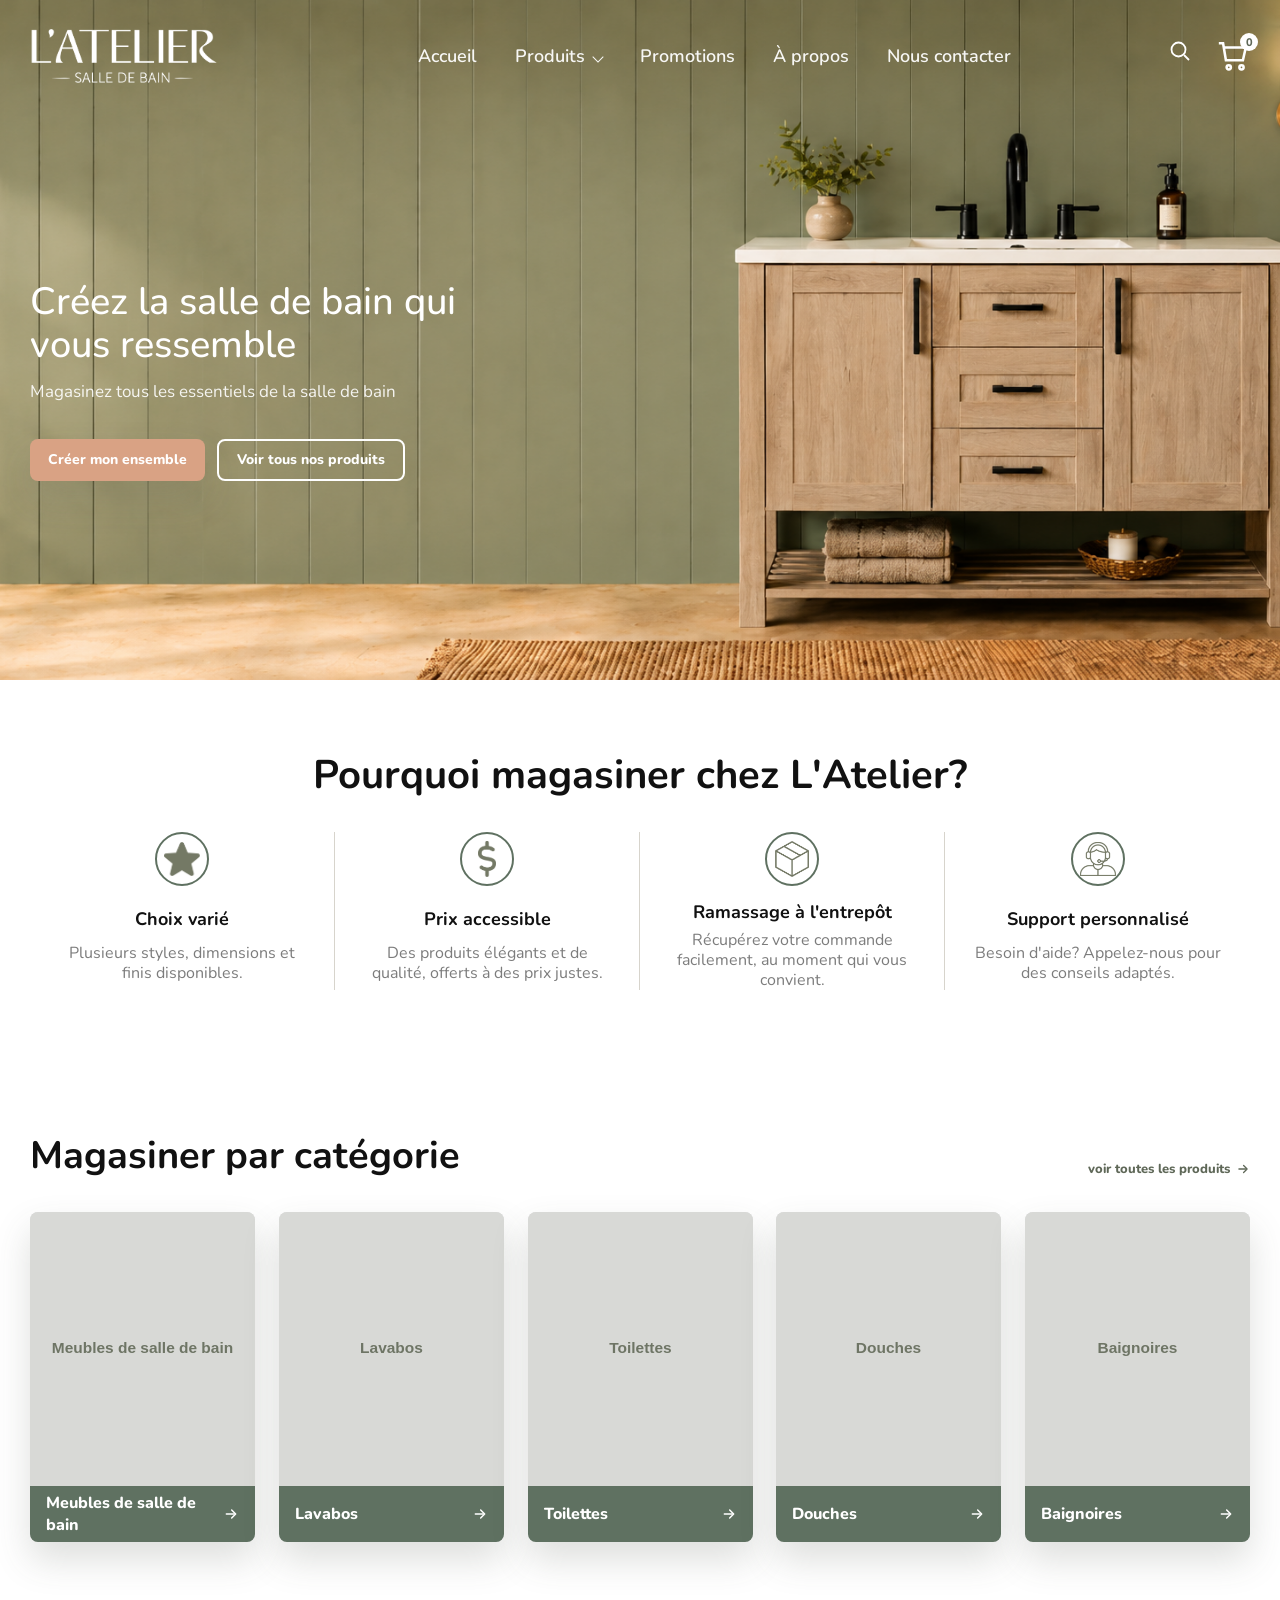
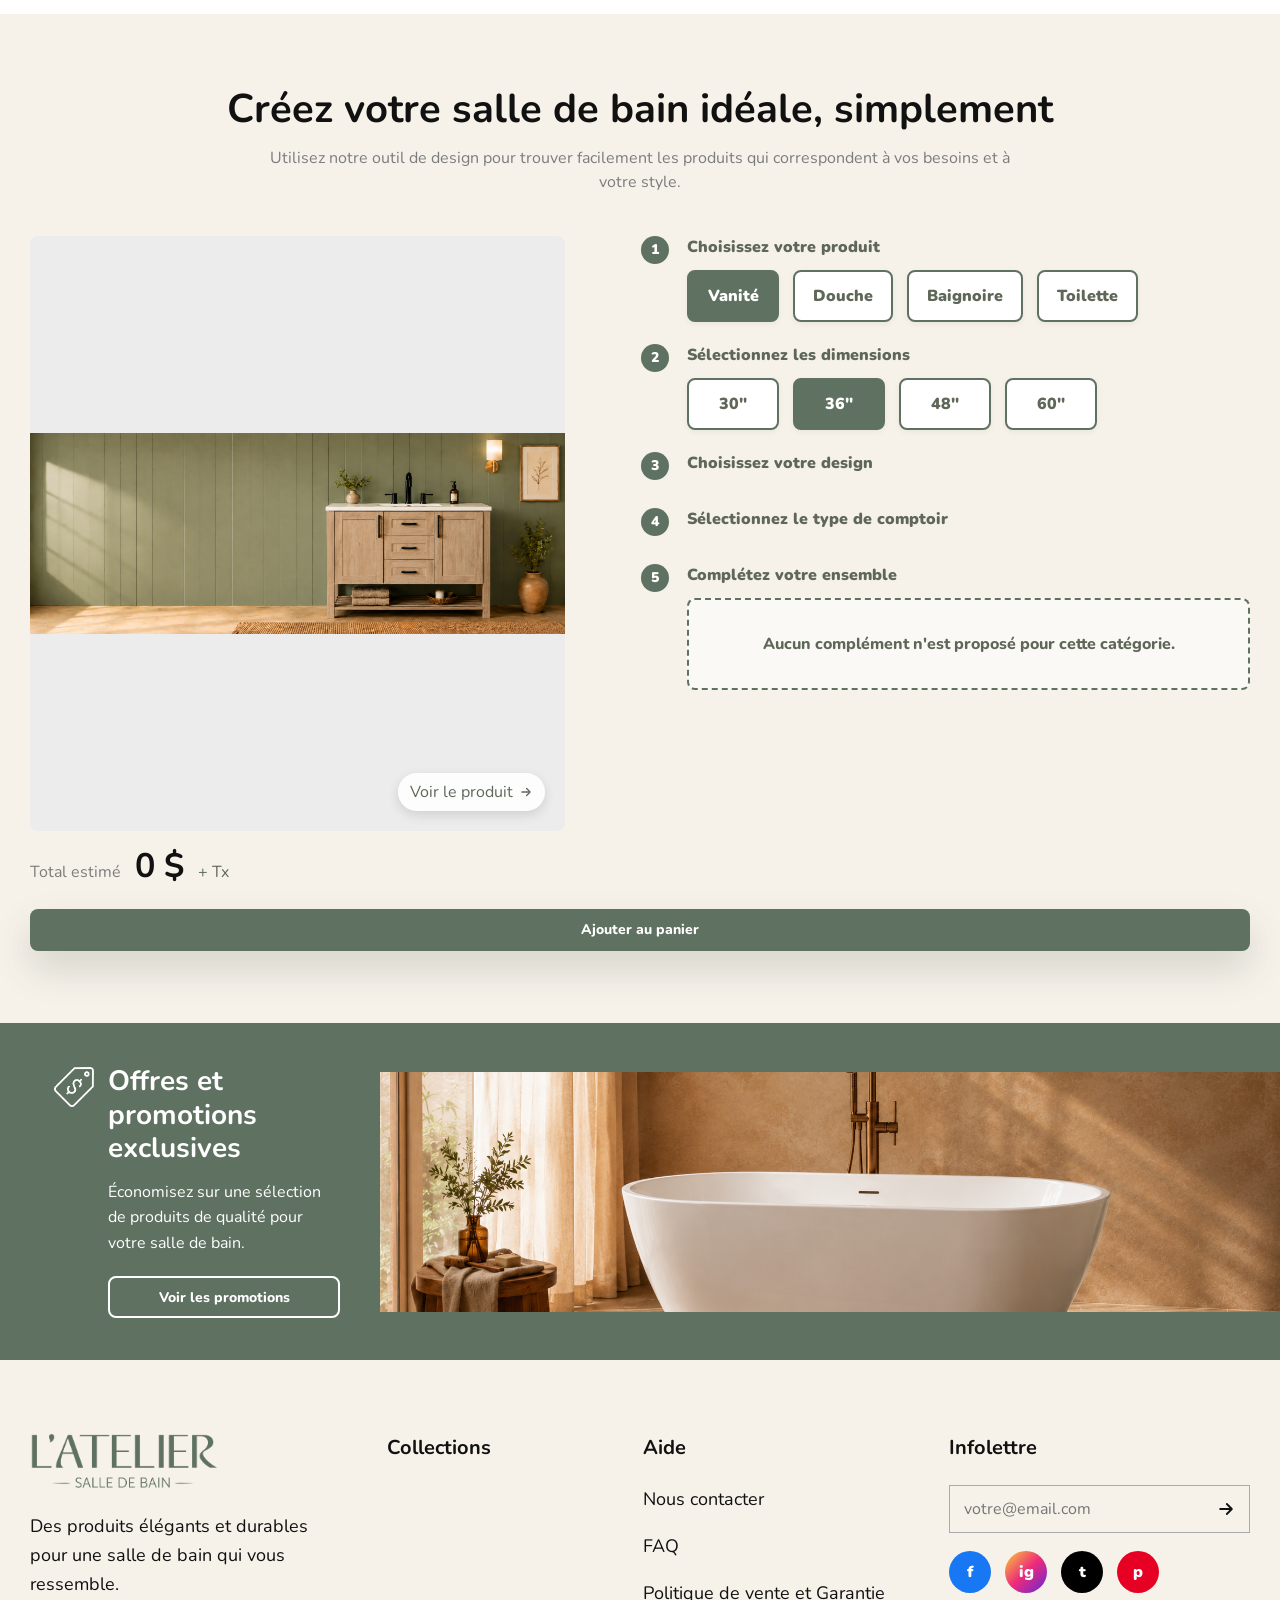
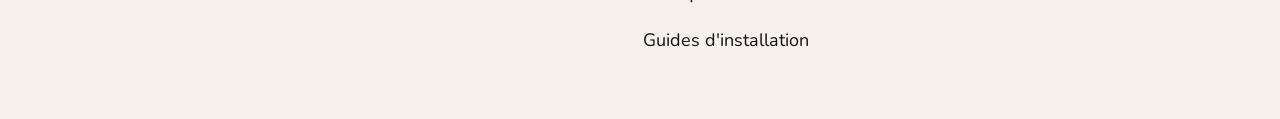
==== Website/index.html @ 007c3280 "Add files via upload" ====
<!DOCTYPE html>
<html lang="fr">
<head>
  <meta charset="UTF-8">
  <meta name="viewport" content="width=device-width, initial-scale=1.0">
  <meta http-equiv="Cache-Control" content="no-store, no-cache, must-revalidate">
  <meta http-equiv="Pragma" content="no-cache">
  <meta http-equiv="Expires" content="0">
  <title>L'Atelier Salle de Bain</title>
  <link rel="preconnect" href="https://fonts.googleapis.com">
  <link rel="preconnect" href="https://fonts.gstatic.com" crossorigin>
  <link href="https://fonts.googleapis.com/css2?family=Nunito:wght@400;500;600;700;800;900&display=swap" rel="stylesheet">
  <link rel="stylesheet" href="styles.css?v=20260708-01">
</head>
<body>
  <header class="site-header site-header--home">
    <div class="container header-inner">
      <a class="brand-logo" href="index.html" aria-label="Accueil L'Atelier Salle de Bain">
        <img src="Brand Logo/Latelier_logos_blanc.png" alt="L'Atelier Salle de Bain">
      </a>
      <nav class="main-nav" aria-label="Navigation principale">
        <a class="nav-link" href="index.html">Accueil</a>
        <div class="nav-dropdown">
          <a class="nav-button" href="shop.html?collection=all">Produits</a>
          <div class="products-menu" aria-label="Catégories de produits">
            <div class="products-menu__column">
              <a class="products-menu__title" href="shop.html?collection=vanites&type=meubles-salle-de-bain">Meubles de<br>salle de bain</a>
              <a href="shop.html?collection=vanites&type=meubles-salle-de-bain">Vanité</a>
              <a href="shop.html?collection=vanites&type=meubles-salle-de-bain&category=cabinets">Cabinets</a>
              <a href="shop.html?collection=vanites&type=meubles-salle-de-bain&category=lingeries">Lingeries</a>
              <a href="shop.html?collection=vanites&type=meubles-salle-de-bain&category=miroirs">Miroirs</a>
            </div>
            <div class="products-menu__column">
              <a class="products-menu__title" href="shop.html?collection=vanites&type=lavabos">Lavabos</a>
              <a href="shop.html?collection=vanites&type=lavabos&category=comptoirs">Comptoirs</a>
              <a href="shop.html?collection=vanites&type=lavabos&category=vasques">Vasques</a>
            </div>
            <div class="products-menu__column">
              <a class="products-menu__title" href="shop.html?collection=toilettes&type=toilettes">Toilettes</a>
              <a href="shop.html?collection=toilettes&type=toilettes&category=intelligente">Intelligente</a>
              <a href="shop.html?collection=toilettes&type=toilettes&category=1-piece">1 Pièce</a>
              <a href="shop.html?collection=toilettes&type=toilettes&category=2-pieces">2 Pièces</a>
            </div>
            <div class="products-menu__column">
              <a class="products-menu__title" href="shop.html?collection=baignoires&type=baignoires">Baignoires</a>
              <a href="shop.html?collection=baignoires&type=baignoires&category=autoportante">Autoportante</a>
              <a href="shop.html?collection=baignoires&type=baignoires&category=alcove">Alcove</a>
              <a href="shop.html?collection=baignoires&type=baignoires&category=en-coin">En coin</a>
            </div>
            <div class="products-menu__column">
              <a class="products-menu__title" href="shop.html?collection=douches&type=douches">Douches</a>
              <a href="shop.html?collection=douches&type=douches&category=portes">Portes</a>
              <a href="shop.html?collection=douches&type=douches&category=ensemble-complet">Ensemble complet</a>
            </div>
          </div>
        </div>
        <a class="nav-link" href="shop.html?promotion=sale">Promotions</a>
        <a class="nav-link" href="about.html">À propos</a>
        <a class="nav-link" href="contact.html">Nous contacter</a>
      </nav>
      <div class="header-actions">
        <a class="icon-button" href="#" aria-label="Rechercher" aria-haspopup="true" aria-expanded="false" data-site-search-trigger>
          <svg viewBox="0 0 24 24"><circle cx="10.5" cy="10.5" r="7"></circle><path d="m16 16 5 5"></path></svg>
        </a>
        <a class="icon-button" href="cart.html" aria-label="Panier">
          <svg viewBox="0 0 24 24"><path d="M5 6h16l-2 9H7L5 3H2"></path><circle cx="9" cy="20" r="1.5"></circle><circle cx="18" cy="20" r="1.5"></circle></svg>
          <span class="cart-count" data-cart-count>0</span>
        </a>
      </div>
    </div>
  </header>

  <main>
    <section class="hero">
      <div class="hero-media">
        <picture>
          <source media="(max-width: 640px)" srcset="Assets/Lifestyle_Hero_Mobile.png">
          <img src="Assets/Lifestyle_Hero_V4.png" alt="Vanité bois naturel dans une salle de bain verte">
        </picture>
      </div>
      <div class="container">
        <div class="hero-copy">
          <h1>Créez la salle de bain qui vous ressemble</h1>
          <p>Magasinez tous les essentiels de la salle de bain</p>
          <div class="button-row">
            <a class="btn" href="#builder">Créer mon ensemble</a>
            <a class="btn-outline" href="shop.html?collection=all">Voir tous nos produits</a>
          </div>
        </div>
      </div>
    </section>

    <section class="section" id="apropos">
      <div class="container">
        <h2 class="section-title">Pourquoi magasiner chez L'Atelier?</h2>
        <div class="benefit-grid">
          <article class="benefit-item">
            <span class="benefit-icon"><img src="Assets/Star.png" alt=""></span>
            <h3>Choix varié</h3>
            <p>Plusieurs styles, dimensions et finis disponibles.</p>
          </article>
          <article class="benefit-item">
            <span class="benefit-icon"><img src="Assets/Dollar.png" alt=""></span>
            <h3>Prix accessible</h3>
            <p>Des produits élégants et de qualité, offerts à des prix justes.</p>
          </article>
          <article class="benefit-item">
            <span class="benefit-icon"><img src="Assets/Box.png" alt=""></span>
            <h3>Ramassage à l'entrepôt</h3>
            <p>Récupérez votre commande facilement, au moment qui vous convient.</p>
          </article>
          <article class="benefit-item">
            <span class="benefit-icon"><img src="Assets/support.png" alt=""></span>
            <h3>Support personnalisé</h3>
            <p>Besoin d'aide? Appelez-nous pour des conseils adaptés.</p>
          </article>
        </div>
      </div>
    </section>

    <section class="section">
      <div class="container">
        <div class="section-heading-row">
          <h2>Magasiner par catégorie</h2>
          <a class="text-link" href="shop.html?collection=all">
            <span>voir toutes les produits</span>
            <span class="text-link__arrow" aria-hidden="true">
              <svg viewBox="0 0 24 24" focusable="false" aria-hidden="true">
                <path d="M5 12h12"></path>
                <path d="m13 6 6 6-6 6"></path>
              </svg>
            </span>
          </a>
        </div>
        <div class="category-carousel" data-home-category-carousel>
          <button class="category-carousel__button category-carousel__button--prev" type="button" data-home-category-prev aria-label="Voir les catégories précédentes">
            <svg viewBox="0 0 24 24" focusable="false" aria-hidden="true">
              <path d="m15 6-6 6 6 6"></path>
            </svg>
          </button>
          <div class="category-grid" data-home-categories></div>
          <button class="category-carousel__button category-carousel__button--next" type="button" data-home-category-next aria-label="Voir les catégories suivantes">
            <svg viewBox="0 0 24 24" focusable="false" aria-hidden="true">
              <path d="m9 6 6 6-6 6"></path>
            </svg>
          </button>
        </div>
      </div>
    </section>

    <section class="section section--cream" id="builder">
      <div class="container">
        <h2 class="section-title">Créez votre salle de bain idéale, simplement</h2>
        <p class="section-kicker">Utilisez notre outil de design pour trouver facilement les produits qui correspondent à vos besoins et à votre style.</p>
        <div class="builder-layout">
          <div class="builder-image">
            <div class="builder-preview-frame">
              <img data-builder-preview src="Assets/Lifestyle_Relax_NA_6122_WhiteCT.png" alt="Vanité bois naturel avec miroir et rangement">
              <button class="builder-product-link text-link" type="button" data-builder-product-link aria-haspopup="dialog" aria-controls="builder-product-sheet">
                <span>Voir le produit</span>
                <span class="text-link__arrow" aria-hidden="true">
                  <svg viewBox="0 0 24 24" focusable="false" aria-hidden="true">
                    <path d="M5 12h12"></path>
                    <path d="m13 6 6 6-6 6"></path>
                  </svg>
                </span>
              </button>
            </div>
            <div class="builder-total">
              <div>
                <span>Total estimé</span>
                <strong data-builder-total>0 $</strong>
              </div>
              <small>+ Tx</small>
            </div>
          </div>
          <div class="builder-steps">
            <section class="builder-step">
              <span class="step-number">1</span>
              <div>
                <span class="step-title">Choisissez votre produit</span>
                <div class="choice-row" data-builder-type-row>
                  <button class="choice-button is-active" type="button" data-builder-type="vanite">Vanité</button>
                  <button class="choice-button" type="button" data-builder-type="douche">Douche</button>
                  <button class="choice-button" type="button" data-builder-type="baignoire">Baignoire</button>
                  <button class="choice-button" type="button" data-builder-type="toilette">Toilette</button>
                </div>
              </div>
            </section>
            <section class="builder-step" data-builder-installation-step hidden>
              <span class="step-number" data-builder-installation-step-number>2</span>
              <div>
                <span class="step-title" data-builder-installation-title>Type d'installation</span>
                <div class="option-row" data-builder-installation-row></div>
              </div>
            </section>
            <section class="builder-step">
              <span class="step-number" data-builder-width-step-number>2</span>
              <div>
                <span class="step-title" data-builder-size-title>Sélectionnez la largeur</span>
                <div class="option-row" data-builder-width-row>
                  <button class="option-button" type="button" data-builder-width="30&quot;">30"</button>
                  <button class="option-button is-active" type="button" data-builder-width="36&quot;">36"</button>
                  <button class="option-button" type="button" data-builder-width="48&quot;">48"</button>
                  <button class="option-button" type="button" data-builder-width="60&quot;">60"</button>
                </div>
              </div>
            </section>
            <section class="builder-step">
              <span class="step-number" data-builder-design-step-number>3</span>
              <div>
                <span class="step-title">Choisissez votre design</span>
                <div class="design-options" data-builder-design-row>
                  <button class="design-card is-active" type="button" data-builder-design="Rustique">
                    <img src="Assets/Relax_NA_3722_WhiteCT.jpg" alt="Design rustique">
                    <span>Rustique</span>
                  </button>
                  <button class="design-card" type="button" data-builder-design="Moderne">
                    <img src="Assets/Nord_White_3722.jpg" alt="Design moderne">
                    <span>Moderne</span>
                  </button>
                  <button class="design-card" type="button" data-builder-design="Intemporel">
                    <img src="Assets/Nord_White_4922.jpg" alt="Design intemporel">
                    <span>Intemporel</span>
                  </button>
                </div>
              </div>
            </section>
            <section class="builder-step" data-builder-finish-step>
              <span class="step-number" data-builder-finish-step-number>4</span>
              <div>
                <span class="step-title" data-builder-finish-title>Sélectionnez le type de comptoir</span>
                <div class="builder-finish-controls">
                  <div class="option-row" data-builder-material-row>
                    <button class="option-button is-active" type="button" data-builder-material="Marbre">Marbre</button>
                    <button class="option-button" type="button" data-builder-material="Quartz">Quartz</button>
                    <button class="option-button" type="button" data-builder-material="Porcelaine">Porcelaine</button>
                  </div>
                  <label class="builder-countertop-color" data-builder-countertop-color-row hidden>
                    <span class="builder-countertop-color__label">Couleur :</span>
                    <select class="builder-select" data-builder-countertop-color-select aria-label="Couleur du comptoir"></select>
                  </label>
                </div>
              </div>
            </section>
            <section class="builder-step" data-builder-addon-step>
              <span class="step-number" data-builder-addon-step-number>5</span>
              <div>
                <span class="step-title" data-builder-addon-title>Complétez votre ensemble</span>
                <div class="addon-grid" data-builder-addon-row>
                  <button class="addon-card" type="button" data-builder-addon="cabinet-mural-bois-naturel">
                    <img src="Assets/Relax_Na_WallCabinet.jpg" alt="Armoire murale">
                    <span>Armoire murale</span>
                  </button>
                  <button class="addon-card is-active" type="button" data-builder-addon="lingerie-bois-naturel">
                    <img src="Assets/Relax_NA_Lingerie.jpg" alt="Lingerie">
                    <span>Lingerie</span>
                  </button>
                </div>
              </div>
            </section>
          </div>
        </div>
        <button class="builder-mobile-summary" type="button" data-builder-mobile-summary data-builder-mobile-summary-open hidden aria-haspopup="dialog" aria-controls="builder-product-sheet" aria-label="Voir le produit sélectionné">
          <img class="builder-mobile-summary__image" data-builder-mobile-summary-image src="Assets/Lifestyle_Relax_NA_6122_WhiteCT.png" alt="">
          <div class="builder-mobile-summary__body">
            <span class="builder-mobile-summary__label" data-builder-mobile-summary-label>Vanité</span>
            <strong class="builder-mobile-summary__price" data-builder-mobile-summary-price>0 $</strong>
          </div>
        </button>
        <button class="btn btn--sage builder-submit" type="button" data-builder-add>Ajouter l'ensemble au panier</button>
      </div>
    </section>

    <div class="builder-product-sheet" id="builder-product-sheet" data-builder-product-sheet hidden>
      <div class="builder-product-sheet__backdrop" data-builder-product-sheet-close aria-hidden="true"></div>
      <div class="builder-product-sheet__panel" role="dialog" aria-modal="true" aria-labelledby="builder-product-sheet-title">
        <button class="builder-product-sheet__close" type="button" data-builder-product-sheet-close aria-label="Fermer">
          <svg viewBox="0 0 24 24" focusable="false" aria-hidden="true">
            <path d="M6 6 18 18"></path>
            <path d="M18 6 6 18"></path>
          </svg>
        </button>
        <div class="builder-product-sheet__content" data-builder-product-sheet-content></div>
      </div>
    </div>

    <section class="promo-band" id="promotions">
      <div class="promo-copy">
        <div class="promo-copy__heading">
          <img class="promo-copy__icon" src="Assets/Price_tag.png" alt="" aria-hidden="true">
          <h2>Offres et promotions exclusives</h2>
        </div>
        <p>Économisez sur une sélection de produits de qualité pour votre salle de bain.</p>
        <a class="btn-outline" href="shop.html?promotion=sale">Voir les promotions</a>
      </div>
      <div class="promo-image">
        <img src="Assets/Freestanding_lifestyle.png" alt="Baignoire autoportante en ambiance chaleureuse">
      </div>
    </section>
  </main>

  <footer class="site-footer">
    <div class="container footer-grid">
      <div>
        <img class="footer-logo" src="Brand Logo/Latelier_logos_vert.png" alt="L'Atelier Salle de Bain">
        <p>Des produits élégants et durables pour une salle de bain qui vous ressemble.</p>
      </div>
      <div>
        <h2>Collections</h2>
        <nav class="footer-links" data-footer-collections aria-label="Collections"></nav>
      </div>
      <div>
        <h2>Aide</h2>
        <nav class="footer-links">
          <a href="contact.html">Nous contacter</a>
          <a href="faq.html">FAQ</a>
          <a href="politique-vente-garantie.html">Politique de vente et Garantie</a>
          <a href="shop.html">Guides d'installation</a>
        </nav>
      </div>
      <div>
        <h2>Infolettre</h2>
        <form class="newsletter-form">
          <input class="newsletter-input" type="email" placeholder="votre@email.com" aria-label="Adresse courriel">
          <button class="newsletter-button" type="button" aria-label="S'inscrire">
            <svg viewBox="0 0 24 24" focusable="false" aria-hidden="true">
              <path d="M5 12h12"></path>
              <path d="m13 6 6 6-6 6"></path>
            </svg>
          </button>
        </form>
        <div class="social-row">
          <span class="social-dot social-dot--facebook">f</span>
          <span class="social-dot social-dot--instagram">ig</span>
          <span class="social-dot social-dot--tiktok">t</span>
          <span class="social-dot social-dot--pinterest">p</span>
        </div>
      </div>
    </div>
  </footer>

  <script src="js/shopify-config.js?v=20260605-15"></script>
  <script src="js/commerce.js?v=20260608-01"></script>
  <script src="js/ui.js?v=20260708-01"></script>
  <script src="js/home.js?v=20260617-03"></script>
</body>
</html>
---- Website/styles.css ----
:root {
  --sage: #5f7161;
  --sage-dark: #5f6858;
  --sage-soft: #eef0ea;
  --cream: #f6f2ea;
  --paper: #ffffff;
  --ink: #111111;
  --muted: #7c7c7c;
  --line: #d7d4cc;
  --shadow: 0 18px 36px rgba(72, 76, 66, 0.18);
  --container: min(1220px, calc(100vw - 48px));
}

* {
  box-sizing: border-box;
}

html {
  scroll-behavior: smooth;
}

body {
  margin: 0;
  font-family: "Nunito", "Trebuchet MS", Arial, sans-serif;
  color: var(--ink);
  background: var(--cream);
}

.page-shop {
  background: #fff;
}

.page-shop .container {
  width: var(--container);
}

.page-product {
  background: #fff;
}

.page-contact {
  background: #fff;
}

.page-about {
  background: var(--cream);
}

.page-about .site-footer {
  background: var(--cream);
}

.page-faq {
  background: var(--cream);
}

.page-faq .site-footer {
  background: var(--cream);
}

.page-policy {
  background: var(--cream);
}

.page-policy .site-footer {
  background: var(--cream);
}

.policy-section {
  padding-top: 28px;
}

.policy-layout {
  display: grid;
  grid-template-columns: 260px minmax(0, 1fr);
  gap: 34px;
  align-items: start;
}

.policy-sidebar {
  position: sticky;
  top: 136px;
  display: grid;
  gap: 4px;
  padding: 18px;
  border: 1px solid rgba(95, 113, 97, 0.18);
  border-radius: 8px;
  background: rgba(255, 255, 255, 0.62);
}

.policy-sidebar a {
  padding: 10px 12px;
  border-radius: 8px;
  color: var(--sage-dark);
  font-weight: 900;
  line-height: 1.25;
}

.policy-sidebar a:hover,
.policy-sidebar a:focus-visible {
  background: var(--sage-soft);
}

.policy-content {
  display: grid;
  gap: 26px;
  min-width: 0;
}

.policy-highlights {
  display: grid;
  grid-template-columns: repeat(4, minmax(0, 1fr));
  gap: 14px;
}

.policy-highlight {
  min-width: 0;
  padding: 20px;
  border: 1px solid rgba(95, 113, 97, 0.16);
  border-radius: 8px;
  background: #fff;
}

.policy-highlight span {
  width: 54px;
  height: 54px;
  display: grid;
  place-items: center;
  margin-bottom: 16px;
  border-radius: 50%;
  background: var(--sage);
  color: #fff;
  font-size: 15px;
  font-weight: 900;
}

.policy-highlight h2 {
  margin: 0 0 8px;
  font-size: 19px;
  line-height: 1.2;
}

.policy-highlight p {
  margin: 0;
  color: var(--sage-dark);
  line-height: 1.55;
}

.policy-card {
  display: grid;
  gap: 22px;
  padding: 34px;
  border: 1px solid rgba(95, 113, 97, 0.16);
  border-radius: 8px;
  background: #fff;
}

.policy-eyebrow {
  color: var(--sage-dark);
  font-size: 13px;
  font-weight: 900;
  letter-spacing: 0.08em;
  text-transform: uppercase;
}

.policy-card h2 {
  margin: -8px 0 0;
  font-size: 36px;
  line-height: 1.14;
}

.policy-subsection {
  display: grid;
  gap: 12px;
  min-width: 0;
}

.policy-subsection h3 {
  margin: 0;
  color: var(--sage-dark);
  font-size: 22px;
  line-height: 1.25;
}

.policy-card p,
.policy-list,
.policy-steps {
  margin: 0;
  color: #2f332c;
  font-size: 17px;
  line-height: 1.72;
}

.policy-lead {
  max-width: 780px;
  color: var(--sage-dark);
  font-size: 19px;
}

.policy-list,
.policy-steps {
  padding-left: 22px;
}

.policy-list li + li,
.policy-steps li + li {
  margin-top: 8px;
}

.policy-list--compact {
  columns: 2;
  column-gap: 34px;
}

.policy-columns {
  display: grid;
  grid-template-columns: repeat(2, minmax(0, 1fr));
  gap: 22px;
}

.policy-columns .policy-subsection {
  padding: 22px;
  border-radius: 8px;
  background: var(--sage-soft);
}

.policy-steps li::marker {
  color: var(--sage-dark);
  font-weight: 900;
}

.warranty-grid {
  display: grid;
  grid-template-columns: repeat(3, minmax(0, 1fr));
  gap: 12px;
}

.warranty-grid div {
  min-width: 0;
  padding: 16px;
  border: 1px solid rgba(95, 113, 97, 0.16);
  border-radius: 8px;
  background: var(--cream);
}

.warranty-grid span {
  display: inline-block;
  margin-bottom: 8px;
  color: var(--sage-dark);
  font-weight: 900;
}

.warranty-grid p {
  font-size: 15px;
  line-height: 1.45;
}

.faq-section {
  padding-top: 18px;
}

.faq-layout {
  max-width: 980px;
  display: grid;
  gap: 42px;
}

.faq-group {
  display: grid;
  gap: 16px;
}

.faq-group h2 {
  margin: 0;
  color: var(--sage-dark);
  font-size: 28px;
  line-height: 1.2;
}

.faq-list {
  display: grid;
  border-top: 1px solid rgba(95, 113, 97, 0.34);
}

.faq-item {
  border-bottom: 1px solid rgba(95, 113, 97, 0.34);
  background: transparent;
}

.faq-item summary {
  min-height: 68px;
  display: grid;
  grid-template-columns: minmax(0, 1fr) 22px;
  gap: 22px;
  align-items: center;
  padding: 18px 24px;
  color: var(--ink);
  font-size: 18px;
  font-weight: 900;
  line-height: 1.28;
  cursor: pointer;
  list-style: none;
  transition: background-color 180ms ease, color 180ms ease;
}

.faq-item summary::-webkit-details-marker {
  display: none;
}

.faq-item summary::after {
  content: "";
  width: 10px;
  height: 10px;
  justify-self: end;
  border-right: 2px solid currentColor;
  border-bottom: 2px solid currentColor;
  transform: rotate(45deg);
  transition: transform 180ms ease;
}

.faq-item[open] summary {
  background: var(--sage-soft);
  color: var(--sage-dark);
}

.faq-item[open] summary::after {
  transform: rotate(225deg);
}

.faq-answer {
  max-width: 860px;
  padding: 18px 24px 26px;
  color: #2f332c;
  font-size: 17px;
  line-height: 1.7;
}

.faq-answer p {
  margin: 0;
}

.faq-answer p + p,
.faq-answer p + ul,
.faq-answer ul + p {
  margin-top: 12px;
}

.faq-answer ul {
  margin: 0;
  padding-left: 22px;
}

.faq-answer li + li {
  margin-top: 8px;
}

.about-simple {
  padding-top: 18px;
  padding-bottom: 88px;
}

.about-simple__content {
  max-width: 920px;
  margin: 0 auto;
  display: grid;
  gap: 18px;
  font-size: 18px;
  line-height: 1.8;
}

.about-simple__content p {
  margin: 0;
}

button,
input,
select {
  font: inherit;
}

button {
  border: 0;
  padding: 0;
  background: none;
  cursor: pointer;
}

a {
  color: inherit;
  text-decoration: none;
}

img,
video {
  display: block;
  width: 100%;
}

.container {
  width: var(--container);
  margin: 0 auto;
}

.sr-only {
  position: absolute;
  width: 1px;
  height: 1px;
  padding: 0;
  margin: -1px;
  overflow: hidden;
  clip: rect(0, 0, 0, 0);
  white-space: nowrap;
  border: 0;
}

.site-header {
  position: sticky;
  top: 0;
  z-index: 50;
  min-height: 112px;
  background: var(--sage);
  color: #fff;
}

.site-header--home {
  position: absolute;
  inset: 0 0 auto;
  background: transparent;
  transition: background 0.22s ease, box-shadow 0.22s ease;
}

.site-header--home.site-header--scrolled {
  position: fixed;
  background: var(--sage);
  box-shadow: 0 14px 30px rgba(45, 49, 40, 0.16);
  animation: headerSlideIn 0.24s ease;
}

.header-inner {
  min-height: 112px;
  display: grid;
  grid-template-columns: 230px 1fr auto;
  align-items: center;
  gap: 28px;
}

.brand-logo {
  display: inline-flex;
  align-items: center;
}

.brand-logo img {
  width: 190px;
  height: auto;
}

.main-nav {
  display: flex;
  justify-content: center;
  align-items: center;
  gap: 38px;
  font-size: 18px;
  font-weight: 600;
}

.nav-link,
.nav-button {
  color: rgba(255, 255, 255, 0.94);
  white-space: nowrap;
}

.main-nav .is-current {
  text-decoration: underline;
  text-underline-offset: 5px;
}

.nav-button::after {
  content: "";
  display: inline-block;
  width: 7px;
  height: 7px;
  margin-left: 9px;
  margin-bottom: 2px;
  border-right: 1.8px solid currentColor;
  border-bottom: 1.8px solid currentColor;
  transform: rotate(45deg);
  transform-origin: center;
  vertical-align: middle;
}

.nav-dropdown {
  position: relative;
  display: inline-flex;
  align-items: center;
  min-height: 112px;
}

.products-menu {
  position: fixed;
  left: 50%;
  top: 112px;
  z-index: 80;
  width: min(1180px, calc(100vw - 64px));
  display: grid;
  grid-template-columns: repeat(auto-fit, minmax(170px, 1fr));
  gap: 30px;
  padding: 28px;
  background: #fff;
  color: var(--ink);
  box-shadow: var(--shadow);
  opacity: 0;
  pointer-events: none;
  transform: translate(-50%, -8px);
  transition: opacity 0.16s ease, transform 0.16s ease;
}

.products-menu::before {
  content: "";
  position: absolute;
  top: -14px;
  left: var(--products-menu-arrow-left, 50%);
  width: 0;
  height: 0;
  border-left: 12px solid transparent;
  border-right: 12px solid transparent;
  border-bottom: 14px solid #fff;
  transform: translateX(-50%);
}

.nav-dropdown:hover .products-menu,
.nav-dropdown:focus-within .products-menu {
  opacity: 1;
  pointer-events: auto;
  transform: translate(-50%, 0);
}

.products-menu__column {
  display: grid;
  align-content: start;
  min-width: 0;
  gap: 8px;
  font-size: 17px;
  line-height: 1.25;
}

.products-menu__column a {
  min-width: 0;
  max-width: 100%;
}

.products-menu__column a {
  color: var(--ink);
}

.products-menu__column a:hover,
.products-menu__column a:focus-visible {
  color: var(--sage-dark);
  text-decoration: underline;
  text-underline-offset: 4px;
}

.products-menu__title {
  margin-bottom: 8px;
  font-weight: 900;
}

.header-actions {
  display: flex;
  align-items: center;
  gap: 14px;
}

.mobile-nav-toggle {
  display: none;
  width: 38px;
  height: 38px;
  border-radius: 8px;
  color: #fff;
  align-items: center;
  justify-content: center;
  flex-direction: column;
  gap: 5px;
}

.mobile-nav-toggle span {
  width: 22px;
  height: 2px;
  border-radius: 999px;
  background: currentColor;
  transition: transform 180ms ease, opacity 180ms ease;
}

.mobile-nav-panel {
  display: none;
}

.mobile-nav-open .mobile-nav-toggle span:nth-child(1) {
  transform: translateY(7px) rotate(45deg);
}

.mobile-nav-open .mobile-nav-toggle span:nth-child(2) {
  opacity: 0;
}

.mobile-nav-open .mobile-nav-toggle span:nth-child(3) {
  transform: translateY(-7px) rotate(-45deg);
}

.icon-button {
  position: relative;
  width: 34px;
  height: 34px;
  color: #fff;
}

.icon-button svg {
  width: 100%;
  height: 100%;
  stroke: currentColor;
  fill: none;
  stroke-width: 1.8;
}

.site-search-widget {
  position: relative;
  display: inline-flex;
  align-items: center;
  flex: 0 0 auto;
  min-width: 0;
}

.site-search-widget > .icon-button {
  flex: 0 0 auto;
  width: 34px;
  height: 34px;
}

.site-search-widget > .icon-button svg {
  width: 24px;
  height: 24px;
}

.site-search-panel {
  position: absolute;
  top: calc(100% + 12px);
  right: 0;
  width: min(92vw, 420px);
  padding: 16px;
  border-radius: 20px;
  background: #f7f3ea;
  color: var(--sage-dark);
  box-shadow: 0 18px 42px rgba(14, 18, 12, 0.18);
  border: 1px solid rgba(54, 78, 58, 0.12);
  z-index: 30;
}

.site-search-form {
  display: grid;
  gap: 12px;
}

.site-search-field {
  display: block;
}

.site-search-input {
  width: 100%;
  min-height: 48px;
  padding: 0 18px;
  border: 2px solid rgba(54, 78, 58, 0.18);
  border-radius: 14px;
  background: #fff;
  color: var(--sage-dark);
  font: inherit;
  font-size: 1rem;
  box-shadow: inset 0 1px 0 rgba(255, 255, 255, 0.8);
}

.site-search-input:focus {
  outline: none;
  border-color: var(--sage-dark);
  box-shadow: 0 0 0 4px rgba(93, 115, 101, 0.15);
}

.site-search-suggestions {
  display: grid;
  gap: 8px;
  max-height: 320px;
  overflow: auto;
  padding-right: 2px;
  min-height: 0;
}

.site-search-suggestions__label {
  font-size: 12px;
  font-weight: 800;
  letter-spacing: 0.08em;
  text-transform: uppercase;
  color: rgba(54, 78, 58, 0.58);
}

.site-search-suggestion {
  display: grid;
  grid-template-columns: 42px 1fr auto;
  gap: 12px;
  align-items: center;
  padding: 8px;
  border-radius: 14px;
  color: inherit;
  text-decoration: none;
  background: rgba(255, 255, 255, 0.72);
}

.site-search-suggestion:hover,
.site-search-suggestion:focus-visible {
  background: #fff;
}

.site-search-suggestion__image {
  width: 42px;
  height: 42px;
  overflow: hidden;
  border-radius: 12px;
  background: rgba(54, 78, 58, 0.08);
}

.site-search-suggestion__image img {
  width: 100%;
  height: 100%;
  object-fit: cover;
}

.site-search-suggestion__content {
  display: grid;
  gap: 2px;
  min-width: 0;
}

.site-search-suggestion__content strong {
  font-size: 0.96rem;
  line-height: 1.2;
}

.site-search-suggestion__content span {
  font-size: 0.82rem;
  color: rgba(54, 78, 58, 0.75);
}

.site-search-suggestion__price {
  font-size: 0.9rem;
  font-weight: 900;
  white-space: nowrap;
}

.site-search-empty {
  padding: 10px 2px;
  font-size: 0.94rem;
  color: rgba(54, 78, 58, 0.78);
}

.site-search-view-all {
  display: inline-flex;
  align-items: center;
  justify-content: center;
  min-height: 42px;
  padding: 0 14px;
  border-radius: 999px;
  background: rgba(93, 115, 101, 0.12);
  color: var(--sage-dark);
  font-weight: 800;
  text-decoration: none;
}

.site-search-actions {
  display: flex;
  flex-wrap: wrap;
  gap: 12px;
}

.cart-count {
  position: absolute;
  right: -8px;
  top: -6px;
  min-width: 18px;
  height: 18px;
  padding: 0 5px;
  display: grid;
  place-items: center;
  border-radius: 999px;
  background: #fff;
  color: var(--sage-dark);
  font-size: 11px;
  font-weight: 800;
}

.hero {
  position: relative;
  min-height: 680px;
  display: grid;
  align-items: center;
  background: var(--sage);
  overflow: hidden;
}

@keyframes headerSlideIn {
  from {
    opacity: 0;
    transform: translateY(-16px);
  }
  to {
    opacity: 1;
    transform: translateY(0);
  }
}

.hero-media {
  position: absolute;
  inset: 0;
}

.hero-media img,
.hero-media video {
  width: 100%;
  height: 100%;
  object-fit: cover;
  background-position: center top;
  transform: none;
}

.hero-copy {
  position: relative;
  z-index: 2;
  max-width: 430px;
  padding-top: 82px;
  color: #fff;
}

.hero-copy h1 {
  margin: 0 0 14px;
  font-size: 38px;
  line-height: 1.12;
  font-weight: 500;
  letter-spacing: 0;
}

.hero-copy p {
  margin: 0 0 34px;
  font-size: 17px;
  line-height: 1.45;
  color: rgba(255, 255, 255, 0.9);
}

.button-row {
  display: flex;
  flex-wrap: wrap;
  gap: 12px;
  align-items: center;
}

.btn,
.btn-outline,
.btn-ghost {
  min-height: 42px;
  display: inline-flex;
  align-items: center;
  justify-content: center;
  padding: 0 18px;
  border-radius: 8px;
  font-weight: 800;
  font-size: 14px;
  transition: transform 0.2s ease, box-shadow 0.2s ease, background 0.2s ease;
}

.btn {
  background: #d9a284;
  color: #fff;
  box-shadow: var(--shadow);
}

.btn--sage {
  background: var(--sage);
}

.btn-outline {
  border: 2px solid currentColor;
  color: inherit;
}

.btn-ghost {
  border: 1px solid var(--sage);
  color: var(--sage-dark);
  background: #fff;
}

.btn:hover,
.btn-outline:hover,
.btn-ghost:hover {
  transform: translateY(-1px);
}

.section {
  padding: 72px 0;
  background: #fff;
}

.section--cream {
  background: var(--cream);
}

.section--sage {
  background: var(--sage);
  color: #fff;
}

.section-title {
  margin: 0 0 34px;
  font-size: 40px;
  line-height: 1.15;
  text-align: center;
  letter-spacing: 0;
}

.section-kicker {
  color: var(--muted);
  text-align: center;
  margin: -20px auto 42px;
  max-width: 760px;
  line-height: 1.5;
}

.benefit-grid {
  display: grid;
  grid-template-columns: repeat(4, minmax(0, 1fr));
  gap: 0;
}

.benefit-item {
  min-height: 126px;
  padding: 0 28px;
  display: grid;
  justify-items: center;
  text-align: center;
  border-right: 1px solid var(--line);
}

.benefit-item:last-child {
  border-right: 0;
}

.benefit-icon {
  width: 54px;
  height: 54px;
  margin-bottom: 14px;
  display: grid;
  place-items: center;
  border: 2px solid var(--sage);
  border-radius: 50%;
  color: var(--sage);
  font-weight: 900;
}

.benefit-icon img {
  width: 36px;
  height: 36px;
  object-fit: contain;
}

.benefit-item h3 {
  margin: 0 0 6px;
  font-size: 18px;
}

.benefit-item p {
  margin: 0;
  color: var(--muted);
  line-height: 1.25;
}

.section-heading-row {
  margin-bottom: 34px;
  display: flex;
  justify-content: space-between;
  align-items: end;
  gap: 24px;
}

.section-heading-row h2 {
  margin: 0;
  font-size: 38px;
  line-height: 1.15;
}

.text-link {
  display: inline-flex;
  align-items: center;
  gap: 6px;
  color: var(--sage-dark);
  font-size: 13px;
  font-weight: 800;
}

.text-link__arrow {
  display: inline-flex;
  align-items: center;
  transition: transform 180ms ease;
}

.text-link__arrow svg {
  width: 14px;
  height: 14px;
  fill: none;
  stroke: currentColor;
  stroke-width: 2.2;
  stroke-linecap: round;
  stroke-linejoin: round;
}

.text-link:hover .text-link__arrow,
.text-link:focus-visible .text-link__arrow {
  transform: translateX(3px);
}

.category-grid {
  display: grid;
  grid-template-columns: repeat(5, minmax(0, 1fr));
  gap: 24px;
  align-items: start;
}

.category-carousel {
  position: relative;
}

.category-carousel__button {
  display: none;
  align-items: center;
  justify-content: center;
  position: absolute;
  top: 50%;
  width: 42px;
  height: 42px;
  padding: 0;
  border: 0;
  border-radius: 999px;
  background: rgba(255, 255, 255, 0.94);
  color: var(--sage-dark);
  box-shadow: 0 10px 24px rgba(45, 49, 40, 0.16);
  transform: translateY(-50%);
  z-index: 2;
}

.category-carousel__button svg {
  width: 18px;
  height: 18px;
  fill: none;
  stroke: currentColor;
  stroke-width: 2.4;
  stroke-linecap: round;
  stroke-linejoin: round;
}

.category-carousel__button--prev {
  left: -12px;
}

.category-carousel__button--next {
  right: -12px;
}

.category-card {
  display: block;
  overflow: hidden;
  border-radius: 8px;
  background: #ddd;
  box-shadow: var(--shadow);
  transition: transform 180ms ease, box-shadow 180ms ease;
  will-change: transform;
}

.category-card img {
  width: 100%;
  aspect-ratio: 1 / 1.22;
  height: auto;
  object-fit: cover;
}

.category-card__footer {
  min-height: 56px;
  display: flex;
  align-items: center;
  justify-content: space-between;
  gap: 16px;
  padding: 0 16px;
  background: var(--sage);
  color: #fff;
  font-weight: 800;
}

.category-card__arrow {
  display: inline-flex;
  align-items: center;
  transition: transform 220ms ease;
}

.category-card__arrow svg {
  width: 16px;
  height: 16px;
  fill: none;
  stroke: currentColor;
  stroke-width: 2.2;
  stroke-linecap: round;
  stroke-linejoin: round;
}

.category-card:hover,
.category-card:focus-visible {
  transform: translateY(-6px);
  box-shadow: 0 16px 32px rgba(0, 0, 0, 0.14);
}

.category-card:hover .category-card__arrow,
.category-card:focus-visible .category-card__arrow {
  transform: translateX(4px);
}

.builder-layout {
  display: grid;
  grid-template-columns: minmax(0, 0.88fr) minmax(420px, 1fr);
  gap: 76px;
  align-items: start;
}

.builder-layout > * {
  min-width: 0;
}

.builder-image {
  display: grid;
  gap: 18px;
}

.builder-preview-frame {
  position: relative;
  overflow: hidden;
  border-radius: 8px;
  aspect-ratio: 0.9 / 1;
  background: #ececec;
}

.builder-preview-frame img {
  display: block;
  width: 100%;
  height: 100%;
  border-radius: 8px;
  object-fit: contain;
  object-position: center;
  transition: transform 240ms ease;
  transform-origin: center center;
}

.builder-steps {
  display: grid;
  gap: 22px;
}

.builder-step {
  display: grid;
  grid-template-columns: 34px 1fr;
  gap: 12px;
  align-items: start;
}

.builder-step[hidden],
.builder-countertop-color[hidden] {
  display: none !important;
}

.builder-step > div {
  min-width: 0;
  width: 100%;
}

.step-number {
  width: 28px;
  height: 28px;
  display: grid;
  place-items: center;
  border-radius: 50%;
  background: var(--sage);
  color: #fff;
  font-size: 14px;
  font-weight: 900;
}

.step-title {
  display: block;
  margin-bottom: 12px;
  color: var(--sage-dark);
  font-weight: 900;
}

.choice-row,
.option-row {
  display: flex;
  flex-wrap: wrap;
  gap: 14px;
}

.choice-button,
.option-button {
  display: inline-flex;
  align-items: center;
  justify-content: center;
  min-width: 92px;
  min-height: 52px;
  padding: 0 18px;
  border: 2px solid var(--sage);
  border-radius: 8px;
  background: #fff;
  color: var(--sage-dark);
  font-weight: 900;
  text-align: center;
  box-shadow: 0 2px 6px rgba(0, 0, 0, 0.05);
  transition: transform 180ms ease, box-shadow 180ms ease, border-color 180ms ease, background-color 180ms ease, color 180ms ease;
  will-change: transform;
}

.builder-product-link {
  margin-top: 0;
  border: 0;
  appearance: none;
  background: transparent;
  padding: 0;
  cursor: pointer;
  font: inherit;
}

.builder-preview-frame .builder-product-link {
  position: absolute;
  right: 20px;
  bottom: 20px;
  z-index: 4;
  display: inline-flex;
  align-items: center;
  gap: 6px;
  padding: 8px 12px;
  border-radius: 999px;
  background: rgba(255, 255, 255, 0.88);
  box-shadow: 0 4px 12px rgba(0, 0, 0, 0.12);
  pointer-events: auto;
}

.builder-preview-frame .builder-product-link:hover,
.builder-preview-frame .builder-product-link:focus-visible {
  background: rgba(255, 255, 255, 0.98);
}

.builder-product-sheet {
  position: fixed;
  inset: 0;
  z-index: 2000;
  display: grid;
  place-items: center;
  padding: 24px;
  background: rgba(24, 24, 24, 0.44);
}

.builder-product-sheet[hidden] {
  display: none !important;
}

.builder-product-sheet__backdrop {
  position: absolute;
  inset: 0;
}

.builder-product-sheet__panel {
  position: relative;
  width: min(1120px, 100%);
  max-height: calc(100vh - 48px);
  overflow: auto;
  border-radius: 12px;
  background: #fff;
  box-shadow: 0 26px 60px rgba(0, 0, 0, 0.28);
  padding: 24px;
}

.builder-product-sheet__close {
  position: absolute;
  top: 14px;
  right: 14px;
  width: 42px;
  height: 42px;
  padding: 0;
  border: 0;
  border-radius: 50%;
  background: #f2f2f2;
  color: var(--sage-dark);
  display: grid;
  place-items: center;
  box-shadow: 0 4px 12px rgba(0, 0, 0, 0.12);
}

.builder-product-sheet__close svg {
  width: 20px;
  height: 20px;
  fill: none;
  stroke: currentColor;
  stroke-width: 2.4;
  stroke-linecap: round;
}

.builder-product-sheet__content {
  display: grid;
  grid-template-columns: minmax(0, 1.02fr) minmax(320px, 0.82fr);
  gap: 28px;
  align-items: start;
}

.builder-product-sheet__gallery {
  display: grid;
  grid-template-columns: 88px minmax(0, 1fr);
  gap: 10px;
}

.builder-product-sheet__thumbs {
  display: grid;
  gap: 8px;
  align-content: start;
}

.builder-product-sheet__thumb {
  overflow: hidden;
  border: 2px solid transparent;
  border-radius: 8px;
  background: #ececec;
  padding: 0;
  aspect-ratio: 1 / 1;
}

.builder-product-sheet__thumb.is-active {
  border-color: var(--sage);
}

.builder-product-sheet__thumb img,
.builder-product-sheet__main img {
  display: block;
  width: 100%;
  height: 100%;
  object-fit: contain;
  object-position: center;
}

.builder-product-sheet__main {
  overflow: hidden;
  border-radius: 8px;
  background: #fff;
  position: relative;
  aspect-ratio: 1 / 1;
}

.builder-product-sheet__info {
  display: grid;
  gap: 12px;
  align-content: start;
  padding-top: 6px;
}

.builder-product-sheet__arrows {
  position: absolute;
  right: 18px;
  bottom: 18px;
  display: flex;
  gap: 12px;
}

.builder-product-sheet__eyebrow {
  display: block;
  color: var(--muted);
  font-size: 24px;
}

.builder-product-sheet__price {
  margin: 4px 0 0;
  font-size: 22px;
  font-weight: 900;
}

.builder-product-sheet__description {
  margin: 4px 0 0;
  color: var(--sage-dark);
  font-size: 18px;
  line-height: 1.5;
}

.builder-product-sheet .spec-group {
  margin: 0;
  padding-top: 16px;
  border-top: 1px solid rgba(111, 128, 107, 0.12);
}

.builder-product-sheet .spec-table {
  display: grid;
  gap: 10px;
  margin-top: 12px;
}

.builder-product-sheet .spec-row {
  display: grid;
  grid-template-columns: 120px minmax(0, 1fr);
  gap: 14px;
  align-items: start;
}

.builder-product-sheet .spec-row strong {
  color: #111;
}

.builder-product-sheet__variant-panel {
  display: grid;
  gap: 14px;
  margin-top: 22px;
}

.builder-product-sheet__field {
  display: grid;
  gap: 8px;
}

.builder-product-sheet__field span {
  font-weight: 900;
  color: var(--sage-dark);
}

.builder-product-sheet__select,
.builder-product-sheet__quantity {
  min-width: 140px;
  min-height: 42px;
  padding: 0 12px;
  border: 2px solid var(--sage);
  border-radius: 8px;
  background: #fff;
  color: var(--sage-dark);
  font: inherit;
  font-weight: 900;
  box-shadow: 0 2px 6px rgba(0, 0, 0, 0.05);
}

.builder-product-sheet__actions {
  display: flex;
  gap: 12px;
  margin-top: 22px;
}

body.modal-open {
  overflow: hidden;
}

.builder-finish-controls {
  display: flex;
  flex-wrap: nowrap;
  gap: 10px;
  align-items: center;
}

.builder-finish-controls > [data-builder-material-row] {
  flex: 0 0 auto;
  min-width: 0;
  flex-wrap: nowrap;
}

.builder-countertop-color {
  display: flex;
  align-items: center;
  gap: 8px;
  min-width: 0;
  flex-wrap: nowrap;
  flex: 0 0 auto;
  white-space: nowrap;
}

.builder-countertop-color__label {
  color: var(--sage-dark);
  font-weight: 900;
  font-size: 14px;
  line-height: 1;
}

.builder-select {
  min-width: 120px;
  min-height: 40px;
  padding: 0 12px;
  border: 2px solid var(--sage);
  border-radius: 8px;
  background: #fff;
  color: var(--sage-dark);
  font: inherit;
  font-size: 14px;
  font-weight: 900;
  cursor: pointer;
  box-shadow: 0 2px 6px rgba(0, 0, 0, 0.05);
}

.choice-button:hover,
.choice-button:focus-visible,
.option-button:hover,
.option-button:focus-visible,
.builder-select:hover,
.builder-select:focus-visible {
  transform: translateY(-2px);
  border-color: #76806b;
  box-shadow: 0 10px 20px rgba(0, 0, 0, 0.08);
}

.choice-button.is-active,
.option-button.is-active {
  background: var(--sage);
  color: #fff;
}

.design-options {
  display: grid;
  grid-template-columns: repeat(3, minmax(0, 1fr));
  gap: 14px;
  align-items: start;
  width: 100%;
  min-width: 0;
}

.design-card {
  display: flex;
  flex-direction: column;
  width: 100%;
  min-width: 0;
  overflow: hidden;
  border-radius: 8px;
  background: #fff;
  color: var(--ink);
  box-shadow: 0 8px 20px rgba(0, 0, 0, 0.08);
  font-weight: 900;
  text-align: center;
  transition: transform 180ms ease, box-shadow 180ms ease;
  will-change: transform;
}

.design-card img {
  display: block;
  width: 100%;
  aspect-ratio: 1 / 0.82;
  object-fit: contain;
  object-position: center;
}

.design-card span {
  display: block;
  padding: 10px;
}

.design-card.is-active span {
  background: var(--sage);
  color: #fff;
}

.design-card:hover,
.design-card:focus-visible,
.addon-card:hover,
.addon-card:focus-visible {
  transform: translateY(-3px);
  box-shadow: 0 12px 24px rgba(0, 0, 0, 0.12);
}

.addon-grid {
  display: grid;
  grid-template-columns: repeat(auto-fit, minmax(180px, 1fr));
  gap: 18px;
}

.addon-card {
  padding: 10px;
  border: 2px solid transparent;
  border-radius: 8px;
  background: #fff;
  color: var(--ink);
  text-align: center;
  font-weight: 900;
  transition: transform 180ms ease, box-shadow 180ms ease, border-color 180ms ease, background-color 180ms ease, color 180ms ease;
  will-change: transform;
}

.addon-card.is-active {
  border-color: var(--sage);
  background: var(--sage);
  color: #fff;
}

.addon-card img {
  width: 92px;
  height: 92px;
  margin: 0 auto 10px;
  object-fit: contain;
  object-position: center;
  border-radius: 4px;
  background: var(--cream);
}

.builder-empty {
  min-height: 92px;
  display: grid;
  place-items: center;
  padding: 14px 16px;
  border: 2px dashed var(--sage);
  border-radius: 8px;
  background: rgba(255, 255, 255, 0.55);
  color: var(--sage-dark);
  font-weight: 800;
  text-align: center;
}

.builder-total {
  margin-top: 0;
  display: flex;
  align-items: baseline;
  justify-content: flex-start;
  gap: 14px;
  flex-wrap: wrap;
}

.builder-total > div {
  display: flex;
  align-items: baseline;
  gap: 14px;
  min-width: 0;
}

.builder-total span {
  color: var(--muted);
  font-size: 16px;
  white-space: nowrap;
}

.builder-total strong {
  display: inline-block;
  font-size: 34px;
  line-height: 1;
  white-space: nowrap;
}

.builder-total small {
  color: var(--sage-dark);
  font-size: 16px;
  white-space: nowrap;
}

.builder-mobile-summary {
  display: none;
}

.builder-submit {
  width: 100%;
  margin-top: 26px;
}

.promo-band {
  display: grid;
  grid-template-columns: minmax(380px, 1fr) minmax(0, 2.8fr);
  align-items: center;
  background: var(--sage);
  color: #fff;
}

.promo-copy {
  display: flex;
  flex-direction: column;
  justify-content: center;
  min-height: 100%;
  padding: 42px 40px 42px 54px;
}

.promo-copy__heading {
  display: flex;
  align-items: flex-start;
  gap: 14px;
  margin-bottom: 14px;
}

.promo-copy__icon {
  width: 40px;
  height: 40px;
  flex: 0 0 40px;
  object-fit: contain;
  margin-top: 2px;
}

.promo-copy h2 {
  margin: 0;
  font-size: 28px;
  line-height: 1.2;
}

.promo-copy p {
  max-width: 360px;
  line-height: 1.6;
  margin: 0 0 20px 54px;
}

.promo-copy .btn-outline {
  margin-left: 54px;
}

.promo-image {
  min-width: 0;
  overflow: hidden;
}

.promo-image img {
  display: block;
  width: 100%;
  height: clamp(240px, 18vw, 320px);
  object-fit: cover;
}

.page-hero {
  padding: 82px 0 46px;
  background: #fff;
}

.page-hero h1 {
  max-width: 850px;
  margin: 0 0 28px;
  font-size: 86px;
  line-height: 1.05;
  font-weight: 500;
  letter-spacing: 0;
}

.page-hero p {
  max-width: 760px;
  margin: 0;
  font-size: 24px;
  line-height: 1.45;
}

.about-hero {
  padding: 34px 0 28px;
  background: linear-gradient(180deg, rgba(95, 113, 97, 0.98), rgba(89, 103, 88, 0.96));
  color: #fff;
  overflow: hidden;
}

.about-hero__grid {
  display: grid;
  grid-template-columns: minmax(0, 1fr) minmax(360px, 0.92fr);
  gap: 42px;
  align-items: center;
}

.about-hero__copy {
  max-width: 720px;
  padding: 26px 0 18px;
}

.about-hero__eyebrow,
.about-process__eyebrow,
.about-section-heading__eyebrow {
  margin: 0 0 12px;
  color: rgba(255, 255, 255, 0.72);
  font-size: 13px;
  font-weight: 900;
  letter-spacing: 0.14em;
  text-transform: uppercase;
}

.about-section-heading__eyebrow {
  color: var(--sage-dark);
}

.about-hero h1 {
  margin: 0 0 18px;
  font-size: clamp(54px, 5vw, 82px);
  line-height: 1.02;
  font-weight: 500;
  letter-spacing: 0;
}

.about-hero__lead {
  max-width: 660px;
  margin: 0 0 30px;
  font-size: 20px;
  line-height: 1.6;
  color: rgba(255, 255, 255, 0.9);
}

.about-hero__chips {
  display: flex;
  flex-wrap: wrap;
  gap: 12px;
  margin-top: 24px;
}

.about-chip {
  padding: 10px 16px;
  border: 1px solid rgba(255, 255, 255, 0.22);
  border-radius: 999px;
  background: rgba(255, 255, 255, 0.08);
  font-size: 13px;
  font-weight: 900;
  letter-spacing: 0.04em;
}

.about-hero__media {
  position: relative;
  min-height: 560px;
}

.about-hero__frame {
  position: absolute;
  overflow: hidden;
  border-radius: 28px;
  box-shadow: 0 28px 54px rgba(29, 35, 27, 0.28);
  background: rgba(255, 255, 255, 0.08);
}

.about-hero__frame img,
.about-closing__frame img,
.about-process__image img {
  width: 100%;
  height: 100%;
  object-fit: cover;
}

.about-hero__frame--main {
  inset: 48px 0 18px 96px;
}

.about-hero__frame--top {
  top: 0;
  left: 0;
  width: min(48%, 260px);
  aspect-ratio: 4 / 5;
}

.about-hero__frame--bottom {
  right: 0;
  bottom: 0;
  width: min(42%, 238px);
  aspect-ratio: 5 / 6;
}

.about-story {
  display: grid;
  grid-template-columns: minmax(0, 1.12fr) minmax(300px, 0.78fr);
  gap: 28px;
  align-items: start;
}

.about-story__content,
.about-story__quote,
.about-closing__copy,
.about-closing__media {
  min-width: 0;
}

.about-story__content {
  display: grid;
  gap: 18px;
}

.about-story__content h2,
.about-closing__copy h2,
.about-process__intro h2 {
  margin: 0;
  font-size: clamp(30px, 3vw, 42px);
  line-height: 1.12;
  font-weight: 500;
}

.about-story__content p,
.about-closing__copy p,
.about-process__intro p {
  margin: 0;
  font-size: 18px;
  line-height: 1.75;
  color: var(--ink);
}

.about-story__quote {
  display: grid;
  gap: 22px;
  padding: 30px;
  border-radius: 24px;
  background: #fff;
  box-shadow: 0 14px 36px rgba(72, 76, 66, 0.08);
}

.about-story__quote p {
  margin: 0;
  font-size: 20px;
  line-height: 1.65;
  color: var(--sage-dark);
}

.about-story__meta {
  display: flex;
  flex-wrap: wrap;
  gap: 10px;
}

.about-story__meta span {
  padding: 8px 12px;
  border-radius: 999px;
  background: var(--cream);
  color: var(--sage-dark);
  font-size: 12px;
  font-weight: 900;
  letter-spacing: 0.06em;
  text-transform: uppercase;
}

.about-section-heading {
  align-items: end;
}

.about-section-heading__kicker {
  max-width: 640px;
  margin: 0;
  text-align: left;
}

.about-values {
  display: grid;
  grid-template-columns: repeat(4, minmax(0, 1fr));
  gap: 18px;
}

.about-value-card {
  padding: 24px;
  border: 1px solid var(--line);
  border-radius: 22px;
  background: #fff;
  box-shadow: 0 12px 30px rgba(72, 76, 66, 0.06);
}

.about-value-card__number,
.about-step__number {
  display: inline-flex;
  align-items: center;
  justify-content: center;
  width: 42px;
  height: 42px;
  margin-bottom: 18px;
  border-radius: 50%;
  background: var(--sage);
  color: #fff;
  font-size: 12px;
  font-weight: 900;
  letter-spacing: 0.08em;
}

.about-value-card h3,
.about-step h3 {
  margin: 0 0 10px;
  font-size: 20px;
  line-height: 1.15;
}

.about-value-card p,
.about-step p {
  margin: 0;
  line-height: 1.65;
  color: var(--muted);
}

.about-process {
  display: grid;
  gap: 28px;
}

.about-process__intro {
  max-width: 880px;
  display: grid;
  gap: 14px;
}

.about-process__intro h2 {
  color: #fff;
}

.about-process__intro p {
  color: rgba(255, 255, 255, 0.88);
}

.about-process__steps {
  display: grid;
  grid-template-columns: repeat(4, minmax(0, 1fr));
  gap: 16px;
}

.about-step {
  min-width: 0;
  padding: 22px 20px;
  border-radius: 20px;
  background: rgba(255, 255, 255, 0.1);
  border: 1px solid rgba(255, 255, 255, 0.16);
  backdrop-filter: blur(6px);
}

.about-step h3 {
  color: #fff;
}

.about-step p {
  color: rgba(255, 255, 255, 0.84);
}

.about-process__image {
  overflow: hidden;
  border-radius: 28px;
  box-shadow: 0 24px 44px rgba(29, 35, 27, 0.2);
  aspect-ratio: 16 / 7;
}

.about-closing {
  display: grid;
  grid-template-columns: minmax(0, 1.1fr) minmax(320px, 0.9fr);
  gap: 30px;
  align-items: center;
}

.about-closing__copy {
  display: grid;
  gap: 16px;
}

.about-closing__media {
  display: grid;
  gap: 18px;
  justify-items: end;
}

.about-closing__frame {
  overflow: hidden;
  width: min(100%, 520px);
  border-radius: 28px;
  box-shadow: 0 22px 44px rgba(72, 76, 66, 0.14);
  aspect-ratio: 4 / 5;
  background: #fff;
}

.about-closing__note {
  width: min(100%, 340px);
  padding: 20px 22px;
  margin-right: 26px;
  border-radius: 18px;
  background: #fff;
  box-shadow: 0 16px 34px rgba(72, 76, 66, 0.08);
}

.about-closing__note strong {
  display: block;
  margin-bottom: 8px;
  font-size: 17px;
}

.about-closing__note p {
  margin: 0;
  line-height: 1.6;
  color: var(--muted);
}

.shop-layout {
  display: grid;
  grid-template-columns: 240px minmax(0, 1fr);
  gap: 36px;
  padding-top: 24px;
  padding-bottom: 90px;
  background: #fff;
}

.filters {
  display: grid;
  align-content: start;
  gap: 28px;
  padding-top: 8px;
}

.filter-block {
  display: grid;
  gap: 14px;
}

.filter-block__header {
  display: flex;
  align-items: center;
  justify-content: space-between;
  gap: 16px;
}

.filter-block__header h2 {
  margin: 0;
}

.filter-toggle {
  display: none;
  align-items: center;
  gap: 10px;
  min-height: 42px;
  padding: 0 14px;
  border: 1px solid var(--sage-dark);
  border-radius: 8px;
  background: #fff;
  color: var(--sage-dark);
  font-size: 13px;
  font-weight: 900;
  white-space: nowrap;
}

.filter-toggle svg {
  width: 18px;
  height: 18px;
  fill: currentColor;
  stroke: currentColor;
  stroke-width: 2;
  stroke-linecap: round;
  stroke-linejoin: round;
  flex: 0 0 auto;
}

.filter-toggle span {
  display: inline-flex;
  align-items: center;
  gap: 6px;
}

.filter-toggle span::after {
  content: "";
  width: 8px;
  height: 8px;
  border-right: 2px solid currentColor;
  border-bottom: 2px solid currentColor;
  transform: translateY(-1px) rotate(45deg);
}

.filter-toggle[aria-expanded="true"] span::after {
  transform: translateY(2px) rotate(225deg);
}

.filter-block__panel {
  display: grid;
  gap: 22px;
  padding: 18px;
  border: 0;
  border-radius: 8px;
  background: #fff;
}

.filter-block__panel-bar {
  display: none;
}

.filter-block__panel-content {
  display: contents;
}

.filter-close {
  display: none;
}

.filter-block__panel[hidden] {
  display: none !important;
}

.filter-backdrop[hidden] {
  display: none !important;
}

.filter-backdrop {
  display: none;
}

.collection-list {
  display: grid;
  gap: 12px;
}

.collection-more-toggle {
  margin-top: 8px;
  color: var(--sage-dark);
  font-size: 13px;
  font-weight: 800;
  text-align: left;
  text-decoration: underline;
  text-underline-offset: 3px;
}

.collection-more-toggle:hover,
.collection-more-toggle:focus-visible {
  color: var(--sage);
}

.collection-more {
  display: grid;
  gap: 24px;
  padding: 18px 0 0;
}

.collection-more__section {
  display: grid;
  gap: 10px;
}

.collection-more__section h3 {
  margin: 0;
  font-size: 18px;
  font-weight: 900;
}

.collection-more__links {
  display: grid;
  gap: 10px;
}

.collection-more__links a {
  color: var(--ink);
  font-size: 16px;
  line-height: 1.3;
}

.collection-more__links a:hover,
.collection-more__links a:focus-visible {
  color: var(--sage-dark);
  text-decoration: underline;
  text-underline-offset: 3px;
}

.collection-filter {
  display: grid;
  grid-template-columns: 18px minmax(0, 1fr) auto;
  align-items: center;
  gap: 12px;
  min-width: 0;
  padding: 4px 0;
  font-size: 17px;
  font-weight: 700;
  cursor: pointer;
  user-select: none;
}

.collection-filter--promo {
  grid-template-columns: minmax(0, 1fr) auto;
  column-gap: 12px;
  text-align: left;
}

.collection-filter--promo .collection-filter__label {
  justify-self: start;
  text-align: left;
}

.collection-filter__spacer {
  display: none;
}

.collection-filter--button {
  display: grid;
  grid-template-columns: minmax(0, 1fr) auto;
  align-items: center;
  column-gap: 12px;
  width: 100%;
  border: 0;
  background: #fff;
  color: var(--sage-dark);
  text-align: left;
  padding: 4px 0;
  appearance: none;
  -webkit-appearance: none;
  box-shadow: none;
}

.collection-filter--button .collection-filter__label,
.collection-filter--button .collection-filter__count {
  pointer-events: none;
  color: currentColor;
}

.collection-filter--button .collection-filter__label {
  white-space: nowrap;
}

.collection-filter--button:hover,
.collection-filter--button:focus-visible {
  background: #fff;
}

.collection-filter input {
  width: 18px;
  height: 18px;
  margin: 0;
  accent-color: var(--sage);
  flex: 0 0 auto;
}

.collection-filter__label {
  min-width: 0;
  line-height: 1.2;
}

.collection-filter__count {
  min-width: 24px;
  justify-self: end;
  text-align: right;
}

.collection-filter.is-active {
  color: var(--sage-dark);
}

.collection-filter__count {
  min-width: 18px;
  text-align: right;
  line-height: 1;
}

.filter-block h2,
.filter-block h3 {
  margin: 0 0 16px;
  font-size: 22px;
  font-weight: 500;
}

.filter-label {
  display: block;
  margin: 0 0 12px;
  color: #9a9a9a;
  font-size: 16px;
}

.filter-groups {
  display: grid;
  gap: 22px;
  margin-bottom: 22px;
}

.filter-group {
  display: grid;
  gap: 0;
}

.checkbox-list {
  display: grid;
  gap: 10px;
}

.checkbox-item {
  display: flex;
  align-items: center;
  gap: 10px;
  font-size: 16px;
}

.checkbox-item input {
  width: 20px;
  height: 20px;
  accent-color: var(--sage);
}

.price-range {
  width: 100%;
  accent-color: var(--sage);
}

.range-values {
  display: flex;
  justify-content: space-between;
  color: #a0a0a0;
}

.product-grid {
  display: grid;
  grid-template-columns: repeat(3, minmax(0, 1fr));
  gap: 20px;
  align-items: start;
  grid-auto-rows: min-content;
  min-width: 0;
}

.product-card {
  align-self: start;
  justify-self: stretch;
  width: 100%;
  height: fit-content;
}

.product-card__link {
  display: block;
  width: 100%;
  height: fit-content;
  text-decoration: none;
  color: inherit;
}

.product-card__image {
  display: block;
  width: 100%;
  aspect-ratio: 1 / 1;
  overflow: hidden;
  border-radius: 8px;
  background: #ececec;
}

.product-card__image img {
  display: block;
  width: 100%;
  height: 100%;
  object-fit: cover;
  object-position: center;
}

.product-card__body {
  display: block;
  padding: 8px 0 0;
}

.product-card__body h2 {
  margin: 0;
  font-size: 20px;
  font-weight: 500;
}

.product-card__type {
  display: block;
  color: var(--muted);
  font-size: 16px;
}

.product-price {
  display: flex;
  align-items: baseline;
  gap: 10px;
  margin-top: 4px;
  font-size: 16px;
  font-weight: 800;
}

.compare-price {
  color: #999;
  text-decoration: line-through;
  font-size: 13px;
}

.empty-state {
  grid-column: 1 / -1;
  padding: 42px;
  border: 1px solid var(--line);
  border-radius: 8px;
  text-align: center;
}

.page-shop .page-hero {
  padding-top: 72px;
  padding-bottom: 34px;
}

.page-shop .page-hero h1 {
  font-size: 72px;
}

.page-shop .page-hero p {
  max-width: 700px;
  font-size: 20px;
}

.page-contact .page-hero {
  padding: 72px 0 30px;
}

.page-contact .page-hero h1 {
  font-size: 72px;
}

.page-contact .page-hero p {
  max-width: 760px;
  font-size: 20px;
}

.section--contact {
  padding-top: 20px;
  padding-bottom: 96px;
  background: #fff;
}

.contact-layout {
  display: grid;
  grid-template-columns: minmax(300px, 0.85fr) minmax(0, 1.15fr);
  gap: 28px;
  align-items: start;
}

.contact-panel {
  padding: 34px;
  border-radius: 18px;
  background: #fff;
  box-shadow: 0 14px 36px rgba(72, 76, 66, 0.09);
}

.contact-panel h2 {
  margin: 0 0 14px;
  font-size: 30px;
  font-weight: 500;
}

.contact-lead {
  margin: 0 0 24px;
  color: var(--muted);
  font-size: 18px;
  line-height: 1.6;
}

.contact-methods {
  display: grid;
  gap: 14px;
}

.contact-method {
  display: grid;
  gap: 4px;
  padding: 18px 20px;
  border: 1px solid var(--line);
  border-radius: 14px;
  background: var(--cream);
}

.contact-method strong {
  font-size: 18px;
  font-weight: 800;
}

.contact-method__label {
  color: var(--sage-dark);
  font-size: 13px;
  font-weight: 900;
  letter-spacing: 0.08em;
  text-transform: uppercase;
}

.contact-method--static {
  cursor: default;
}

.contact-form {
  display: grid;
  grid-template-columns: repeat(2, minmax(0, 1fr));
  gap: 18px;
}

.contact-field {
  display: grid;
  gap: 8px;
}

.contact-field span {
  color: var(--sage-dark);
  font-size: 15px;
  font-weight: 800;
}

.contact-field input,
.contact-field textarea {
  width: 100%;
  min-height: 52px;
  padding: 14px 16px;
  border: 1px solid var(--line);
  border-radius: 14px;
  background: #fff;
  color: var(--ink);
  resize: vertical;
}

.contact-field textarea {
  min-height: 180px;
}

.contact-field--full {
  grid-column: 1 / -1;
}

.contact-actions {
  grid-column: 1 / -1;
  display: flex;
  flex-wrap: wrap;
  gap: 12px;
  align-items: center;
}

.contact-actions .btn,
.contact-actions .btn-outline {
  min-width: 210px;
  justify-content: center;
}

.page-contact .site-footer {
  background: var(--cream);
}

.product-detail-layout {
  display: grid;
  grid-template-columns: minmax(0, 1.08fr) minmax(360px, 0.78fr);
  gap: 42px;
  padding: 92px 0 82px;
  background: #fff;
}

.gallery {
  display: grid;
  grid-template-columns: 92px minmax(0, 1fr);
  gap: 10px;
  align-items: start;
}

.thumbnail-rail {
  display: grid;
  gap: 8px;
  align-content: start;
}

.thumb-button {
  overflow: hidden;
  border: 2px solid transparent;
  border-radius: 8px;
  background: #e8e8e8;
  aspect-ratio: 1 / 1;
}

.thumb-button.is-active {
  border-color: var(--sage);
}

.thumb-button img {
  display: block;
  width: 100%;
  height: 100%;
  object-fit: contain;
  object-position: center;
}

.main-image {
  position: relative;
  align-self: start;
  overflow: hidden;
  border-radius: 8px;
  background: #fff;
  aspect-ratio: 1 / 1;
}

.main-image img {
  display: block;
  width: 100%;
  height: 100%;
  object-fit: cover;
  object-position: center;
}

.gallery-arrows {
  position: absolute;
  right: 16px;
  bottom: 16px;
  display: flex;
  flex-direction: row;
  gap: 8px;
}

.round-button {
  width: 40px;
  height: 40px;
  display: inline-flex;
  align-items: center;
  justify-content: center;
  border: 0;
  border-radius: 50%;
  background: #fff;
  color: var(--sage-dark);
  appearance: none;
  -webkit-appearance: none;
  font-size: 22px;
  font-weight: 900;
  line-height: 1;
}

.product-info {
  padding-top: 54px;
}

.product-info h1 {
  margin: 0 0 6px;
  font-size: 34px;
  line-height: 1.1;
  font-weight: 500;
}

.product-type {
  color: var(--muted);
  font-size: 26px;
}

.detail-price {
  margin: 34px 0;
  font-size: 28px;
  font-weight: 800;
}

.spec-group {
  margin: 34px 0;
}

.spec-group h2,
.variant-panel h2 {
  margin: 0 0 14px;
  color: var(--muted);
  font-size: 18px;
  font-weight: 500;
}

.spec-table {
  display: grid;
  gap: 12px;
}

.spec-row {
  display: grid;
  grid-template-columns: 136px minmax(0, 1fr);
  gap: 14px;
  align-items: start;
  font-size: 16px;
  line-height: 1.35;
}

.spec-row--value-only {
  grid-template-columns: 1fr;
  gap: 0;
}

.spec-row--value-only span {
  grid-column: 1;
}

.spec-row strong {
  font-weight: 800;
  white-space: nowrap;
}

.spec-row span {
  white-space: nowrap;
}

.included-note {
  margin: 6px 0 0;
  padding: 14px 16px;
  border-radius: 14px;
  background: rgba(111, 128, 107, 0.08);
  color: var(--sage-dark);
  font-size: 18px;
  font-weight: 900;
}

.variant-panel {
  display: grid;
  gap: 18px;
  margin: 30px 0;
}

.variant-field {
  display: grid;
  gap: 8px;
}

.variant-field__label {
  font-size: 18px;
  font-weight: 700;
}

.variant-field[hidden] {
  display: none !important;
}

.variant-select,
.quantity-input,
.newsletter-input {
  width: 100%;
  min-height: 48px;
  padding: 0 14px;
  border: 1px solid #aaa;
  border-radius: 0;
  background: #fff;
}

.quantity-row {
  display: flex;
  align-items: center;
  gap: 12px;
}

.variant-toggle {
  display: flex;
  align-items: center;
  gap: 12px;
  font-size: 18px;
  font-weight: 700;
  color: var(--ink);
}

.variant-toggle input {
  width: 18px;
  height: 18px;
  margin: 0;
  accent-color: var(--sage);
}

.variant-toggle[hidden] {
  display: none !important;
}

.quantity-input {
  width: 90px;
}

.product-add-wrap {
  position: relative;
  margin-top: 18px;
}

.product-stock-message {
  position: absolute;
  left: 0;
  right: 0;
  top: -12px;
  transform: translateY(-100%);
  margin: 0;
  padding: 8px 12px;
  border-radius: 999px;
  background: rgba(122, 52, 41, 0.12);
  color: #7a3429;
  font-size: 14px;
  line-height: 1.2;
  font-weight: 800;
  text-align: center;
  letter-spacing: 0.01em;
}

.product-stock-message[hidden] {
  display: none !important;
}

.product-add {
  width: 100%;
  min-height: 64px;
  font-size: 22px;
}

.product-add:disabled {
  opacity: 0.65;
  cursor: not-allowed;
}

.recommendations {
  padding: 0 0 100px;
  background: #fff;
}

.recommendations h2,
.cart-page h1 {
  margin: 0 0 40px;
  font-size: 44px;
  line-height: 1.15;
  font-weight: 500;
}

.recommendation-grid {
  display: grid;
  grid-template-columns: repeat(auto-fit, minmax(420px, 1fr));
  gap: 64px 72px;
}

.recommendation-grid--compact {
  grid-template-columns: repeat(3, minmax(0, 1fr));
  gap: 40px;
}

.recommendation-card {
  display: grid;
  grid-template-columns: minmax(250px, 0.95fr) minmax(0, 1fr);
  gap: 24px;
  align-items: stretch;
}

.recommendation-card__image {
  display: block;
  width: 100%;
  aspect-ratio: 1 / 1;
  overflow: hidden;
  border-radius: 8px;
  background: #e4e4e4;
}

.recommendation-card img {
  display: block;
  width: 100%;
  height: 100%;
  object-fit: contain;
  object-position: center;
}

.recommendation-card__content {
  display: flex;
  flex-direction: column;
  gap: 10px;
  align-items: flex-start;
  height: 100%;
  padding-top: 6px;
}

.recommendation-card h3 {
  margin: 0;
  font-size: 26px;
  font-weight: 500;
  line-height: 1.12;
}

.recommendation-card__meta {
  margin: 0;
  font-size: 16px;
  line-height: 1.25;
  color: var(--muted);
}

.recommendation-card__price {
  margin: 8px 0 6px;
  font-size: 20px;
  font-weight: 500;
}

.recommendation-card__button {
  margin-top: auto;
  justify-self: start;
}

.recommendation-grid--compact .recommendation-card {
  grid-template-columns: minmax(180px, 0.78fr) minmax(0, 1fr);
  gap: 18px;
}

.recommendation-grid--compact .recommendation-card h3 {
  font-size: 22px;
  min-height: 2.4em;
  display: -webkit-box;
  -webkit-box-orient: vertical;
  -webkit-line-clamp: 2;
  overflow: hidden;
}

.recommendation-grid--compact .recommendation-card__meta {
  font-size: 15px;
}

.recommendation-grid--compact .recommendation-card__price {
  font-size: 18px;
  margin: 4px 0 4px;
}

.recommendation-grid--compact .recommendation-card__button {
  min-height: 44px;
  padding: 0 18px;
}

.cart-page {
  padding: 78px 0 96px;
  background: #fff;
}

.cart-layout {
  display: grid;
  grid-template-columns: minmax(0, 1fr) 360px;
  gap: 48px;
}

.cart-lines {
  display: grid;
  gap: 20px;
}

.cart-line {
  display: grid;
  grid-template-columns: 140px minmax(0, 1fr) auto;
  gap: 20px;
  padding-bottom: 20px;
  border-bottom: 1px solid var(--line);
}

.cart-line img {
  border-radius: 8px;
  aspect-ratio: 1 / 1;
  object-fit: contain;
  object-position: center;
  background: #eee;
}

.cart-line h2 {
  margin: 0 0 8px;
  font-size: 22px;
}

.cart-line p {
  color: var(--muted);
  margin: 0 0 12px;
}

.cart-line-meta {
  margin-top: -4px;
  font-size: 14px;
  line-height: 1.35;
}

.cart-line-actions {
  display: flex;
  align-items: center;
  gap: 10px;
}

.cart-line-actions input {
  width: 70px;
}

.remove-button {
  color: #9b3b35;
  font-weight: 800;
}

.cart-summary {
  padding: 24px;
  border: 1px solid var(--line);
  border-radius: 8px;
  align-self: start;
}

.summary-row {
  display: flex;
  justify-content: space-between;
  gap: 18px;
  padding: 12px 0;
  border-bottom: 1px solid var(--line);
}

.summary-total {
  font-size: 26px;
  font-weight: 900;
}

.checkout-button {
  width: 100%;
  margin-top: 22px;
}

.site-footer {
  background: var(--cream);
  padding: 74px 0 64px;
}

.page-shop .site-footer {
  background: #fff;
}

.footer-grid {
  display: grid;
  grid-template-columns: 1.2fr 0.8fr 1fr 1.2fr;
  gap: 56px;
}

.footer-logo {
  width: 190px;
  margin-bottom: 24px;
}

.site-footer h2 {
  margin: 0 0 24px;
  font-size: 20px;
}

.site-footer p,
.site-footer a {
  line-height: 1.6;
  font-size: 18px;
}

.footer-links {
  display: grid;
  gap: 18px;
}

.newsletter-form {
  display: flex;
  margin-bottom: 18px;
}

.newsletter-input {
  width: 100%;
  border-right: 0;
  background: transparent;
}

.newsletter-button {
  width: 58px;
  display: inline-flex;
  align-items: center;
  justify-content: center;
  border: 1px solid #aaa;
  border-left: 0;
  background: transparent;
  color: var(--ink);
  appearance: none;
  -webkit-appearance: none;
  padding: 0;
}

.newsletter-button svg {
  width: 20px;
  height: 20px;
  fill: none;
  stroke: currentColor;
  stroke-width: 2.2;
  stroke-linecap: round;
  stroke-linejoin: round;
}

.social-row {
  display: flex;
  gap: 14px;
}

.social-dot {
  width: 42px;
  height: 42px;
  display: grid;
  place-items: center;
  border-radius: 50%;
  color: #fff;
  font-weight: 900;
}

.social-dot--facebook {
  background: #1877f2;
}

.social-dot--instagram {
  background: linear-gradient(135deg, #f9ce34, #ee2a7b, #6228d7);
}

.social-dot--tiktok {
  background: #000;
}

.social-dot--pinterest {
  background: #e60023;
}

@media (max-width: 980px) {
  body.mobile-nav-open {
    overflow: hidden;
  }

  .site-header,
  .header-inner {
    min-height: 92px;
  }

  .site-header {
    z-index: 1300;
  }

  .mobile-nav-open .site-header--home {
    position: fixed;
    background: var(--sage);
    box-shadow: 0 14px 30px rgba(45, 49, 40, 0.16);
  }

  .header-inner {
    grid-template-columns: minmax(0, 1fr) auto;
    gap: 18px;
  }

  .main-nav {
    display: none;
  }

  .mobile-nav-toggle {
    display: inline-flex;
  }

  .mobile-nav-panel {
    position: fixed;
    left: 0;
    right: 0;
    top: 92px;
    z-index: 90;
    display: block;
    max-height: calc(100dvh - 92px);
    overflow: auto;
    padding: 22px 24px 28px;
    background: #fff;
    color: var(--ink);
    box-shadow: 0 22px 36px rgba(45, 49, 40, 0.18);
    opacity: 0;
    pointer-events: none;
    transform: translateY(-10px);
    transition: opacity 180ms ease, transform 180ms ease;
  }

  .mobile-nav-open .mobile-nav-panel {
    opacity: 1;
    pointer-events: auto;
    transform: translateY(0);
  }

  .mobile-nav-links {
    display: grid;
    gap: 4px;
    padding-bottom: 18px;
    border-bottom: 1px solid var(--line);
  }

  .mobile-nav-links a,
  .mobile-nav-submenu a {
    display: block;
    padding: 12px 0;
    font-size: 18px;
    font-weight: 800;
    line-height: 1.25;
  }

  .mobile-nav-products {
    display: grid;
    gap: 4px;
    padding-top: 14px;
  }

  .mobile-nav-group {
    border-bottom: 1px solid rgba(215, 212, 204, 0.72);
  }

  .mobile-nav-group summary {
    display: flex;
    align-items: center;
    justify-content: space-between;
    gap: 16px;
    min-height: 48px;
    color: var(--sage-dark);
    font-size: 18px;
    font-weight: 900;
    cursor: pointer;
    list-style: none;
  }

  .mobile-nav-group summary::-webkit-details-marker {
    display: none;
  }

  .mobile-nav-group summary::after {
    content: "";
    width: 9px;
    height: 9px;
    border-right: 2px solid currentColor;
    border-bottom: 2px solid currentColor;
    transform: rotate(45deg);
    transition: transform 180ms ease;
  }

  .mobile-nav-group[open] summary::after {
    transform: rotate(225deg);
  }

  .mobile-nav-submenu {
    display: grid;
    padding: 0 0 12px 14px;
  }

  .mobile-nav-submenu a {
    padding: 8px 0;
    color: var(--ink);
    font-size: 16px;
    font-weight: 600;
  }

  .products-menu {
    display: none;
  }

  .hero {
    min-height: auto;
    padding: 148px 0 70px;
  }

  .hero-media img,
  .hero-media video {
    object-position: center;
  }

  .hero-copy h1,
  .page-hero h1 {
    font-size: 48px;
  }

  .benefit-grid,
  .builder-layout,
  .promo-band,
  .shop-layout,
  .product-detail-layout,
  .cart-layout,
  .policy-layout {
    grid-template-columns: 1fr;
  }

  .policy-sidebar {
    position: static;
  }

  .policy-highlights,
  .warranty-grid {
    grid-template-columns: repeat(2, minmax(0, 1fr));
  }

  .benefit-grid,
  .footer-grid {
    grid-template-columns: repeat(2, minmax(0, 1fr));
  }

  .category-grid {
    display: grid;
    grid-template-columns: none;
    grid-auto-flow: column;
    grid-auto-columns: minmax(220px, 42vw);
    gap: 18px;
    overflow-x: auto;
    overflow-y: hidden;
    padding-bottom: 8px;
    scroll-snap-type: x mandatory;
    overscroll-behavior-x: contain;
    -webkit-overflow-scrolling: touch;
    scrollbar-width: none;
  }

  .category-grid::-webkit-scrollbar {
    display: none;
  }

  .category-card {
    scroll-snap-align: start;
    box-shadow: 0 14px 30px rgba(72, 76, 66, 0.10);
  }

  .category-carousel__button {
    display: inline-flex;
  }

  .promo-copy {
    padding: 32px 24px 24px;
  }

  .promo-copy__heading {
    margin-bottom: 12px;
  }

  .promo-copy p,
  .promo-copy .btn-outline {
    margin-left: 0;
  }

  .promo-copy__icon {
    width: 34px;
    height: 34px;
    flex-basis: 34px;
  }

  .promo-image img {
    height: 240px;
  }

  .benefit-item {
    border-right: 0;
    border-bottom: 1px solid var(--line);
    padding: 24px;
  }

  .section-heading-row {
    flex-direction: column;
    align-items: flex-start;
  }

  .filters {
    padding: 0;
    border: 0;
    border-radius: 0;
    background: transparent;
  }

  .shop-layout {
    padding-top: 16px;
  }

  .filter-block {
    padding-top: 58px;
  }

  .filter-block__header {
    position: fixed;
    left: 18px;
    right: auto;
    top: 92px;
    z-index: 95;
    width: fit-content;
    padding: 0;
    justify-content: flex-start;
    min-height: auto;
    background: transparent;
    backdrop-filter: none;
    border: 0;
    border-radius: 0;
    box-shadow: none;
  }

  body.mobile-nav-open .filter-block__header {
    opacity: 0;
    pointer-events: none;
  }

  .filter-block__header h2 {
    display: none;
  }

  .filter-toggle {
    display: inline-flex;
    margin-left: 0;
  }

  .collection-filter--button,
  .collection-filter--button:hover,
  .collection-filter--button:focus-visible,
  .collection-filter--button:active {
    color: var(--sage-dark);
  }

  .collection-filter--button {
    font-size: 15px;
  }

  .filter-block__panel {
    position: fixed;
    left: 18px;
    right: 18px;
    top: 92px;
    z-index: 90;
    max-height: calc(100dvh - 126px);
    overflow: auto;
    margin: 0;
    padding: 0;
    box-shadow: 0 24px 48px rgba(45, 49, 40, 0.18);
    opacity: 0;
    transform: translateY(14px);
    animation: none;
  }

  .filter-block__panel:not([hidden]) {
    animation: filterPanelIn 180ms ease-out forwards;
  }

  .filter-block__panel-bar {
    position: sticky;
    top: 0;
    z-index: 2;
    display: flex;
    align-items: center;
    justify-content: space-between;
    gap: 16px;
    padding: 14px 14px 12px 16px;
    background: var(--cream);
    border-bottom: 1px solid var(--line);
  }

  .filter-block__panel-title {
    color: var(--ink);
    font-size: 18px;
    font-weight: 900;
    line-height: 1.2;
  }

  .filter-block__panel-content {
    display: grid;
    gap: 22px;
    padding: 16px;
  }

  .filter-close {
    display: grid;
    place-items: center;
    width: 36px;
    height: 36px;
    margin: 0;
    border: 1px solid var(--line);
    border-radius: 999px;
    background: #fff;
    color: var(--sage-dark);
    flex: 0 0 auto;
  }

  .filter-close svg {
    width: 18px;
    height: 18px;
    fill: none;
    stroke: currentColor;
    stroke-width: 2.5;
    stroke-linecap: round;
  }

  .filter-backdrop {
    position: fixed;
    inset: 0;
    z-index: 80;
    display: block;
    border: 0;
    background: rgba(20, 24, 18, 0.28);
  }

  body.shop-filters-open {
    overflow: hidden;
  }

  @keyframes filterPanelIn {
    from {
      opacity: 0;
      transform: translateY(14px);
    }
    to {
      opacity: 1;
      transform: translateY(0);
    }
  }

  .collection-list {
    grid-template-columns: repeat(2, minmax(0, 1fr));
    gap: 10px 18px;
  }

  .filter-groups {
    grid-template-columns: repeat(2, minmax(0, 1fr));
    align-items: start;
  }

  .product-grid,
  .recommendation-grid {
    grid-template-columns: repeat(2, minmax(0, 1fr));
  }

  .recommendation-grid--compact {
    grid-template-columns: repeat(2, minmax(0, 1fr));
  }

  .builder-layout {
    gap: 34px;
  }

  .builder-steps {
    gap: 18px;
  }

  .builder-finish-controls {
    flex-wrap: wrap;
    align-items: flex-start;
  }

  .builder-countertop-color {
    width: 100%;
    justify-content: flex-start;
  }

  .design-options {
    display: flex;
    flex-wrap: nowrap;
    gap: 12px;
    overflow-x: auto;
    overflow-y: hidden;
    padding-bottom: 8px;
    scroll-snap-type: x mandatory;
    overscroll-behavior-x: contain;
    -webkit-overflow-scrolling: touch;
    scrollbar-width: none;
  }

  .addon-grid {
    display: flex;
    flex-wrap: nowrap;
    gap: 12px;
    overflow-x: auto;
    overflow-y: hidden;
    padding-bottom: 8px;
    scroll-snap-type: x mandatory;
    overscroll-behavior-x: contain;
    -webkit-overflow-scrolling: touch;
    scrollbar-width: none;
  }

  .design-options::-webkit-scrollbar,
  .addon-grid::-webkit-scrollbar {
    display: none;
  }

  .design-card,
  .addon-card {
    scroll-snap-align: start;
  }

  .design-card {
    flex: 0 0 min(78vw, 300px);
  }

  .addon-card {
    flex: 0 0 min(66vw, 240px);
  }

  .builder-product-sheet__content {
    grid-template-columns: 1fr;
  }

  .builder-product-sheet__gallery {
    grid-template-columns: 1fr;
  }

  .gallery {
    grid-template-columns: 1fr;
  }

  .thumbnail-rail {
    grid-template-columns: repeat(4, 1fr);
  }

  .product-info {
    padding-top: 0;
  }

  .spec-row {
    grid-template-columns: 96px minmax(0, 1fr);
    gap: 12px;
    font-size: 15px;
  }

  .spec-row strong,
  .spec-row span {
    white-space: normal;
  }

  .cart-layout {
    grid-template-columns: 1fr;
  }

  .cart-summary {
    max-width: none;
  }

  .footer-grid {
    gap: 38px 34px;
  }

  .contact-layout {
    grid-template-columns: 1fr;
  }

  .contact-panel {
    padding: 26px;
  }

  .contact-form {
    grid-template-columns: 1fr;
  }

  .contact-actions .btn,
  .contact-actions .btn-outline {
    width: 100%;
  }
}

@media (max-width: 640px) {
  :root {
    --container: min(100vw - 24px, 1220px);
  }

  .site-header,
  .header-inner {
    min-height: 80px;
  }

  .header-inner {
    grid-template-columns: 1fr auto;
    gap: 10px;
  }

  .brand-logo img {
    width: 138px;
  }

  .header-actions {
    gap: 10px;
  }

  .icon-button {
    width: 30px;
    height: 30px;
  }

  .site-search-widget {
    position: static;
  }

  .site-search-widget > .icon-button {
    width: 30px;
    height: 30px;
  }

  .site-search-widget > .icon-button svg {
    width: 22px;
    height: 22px;
  }

  .site-search-panel {
    position: fixed;
    top: 88px;
    left: 12px;
    right: 12px;
    width: auto;
    max-width: none;
    padding: 14px;
    border-radius: 18px;
    z-index: 2101;
  }

  .site-search-suggestions {
    max-height: calc(100dvh - 230px);
  }

  .site-search-suggestion {
    grid-template-columns: 36px minmax(0, 1fr) auto;
    gap: 10px;
    padding: 7px;
  }

  .site-search-suggestion__image {
    width: 36px;
    height: 36px;
    border-radius: 10px;
  }

  .site-search-suggestion__content strong {
    font-size: 0.92rem;
  }

  .site-search-suggestion__content span {
    font-size: 0.78rem;
  }

  .site-search-suggestion__price {
    font-size: 0.82rem;
  }

  .site-search-actions {
    gap: 10px;
  }

  .site-search-actions .btn,
  .site-search-actions .btn-outline {
    flex: 1 1 0;
    min-width: 0;
  }

  .mobile-nav-toggle {
    width: 34px;
    height: 34px;
  }

  .mobile-nav-panel {
    top: 80px;
    max-height: calc(100dvh - 80px);
    padding: 18px 18px 24px;
  }

  .hero {
    min-height: 100dvh;
    padding: 0;
  }

  .site-header--home {
    background: transparent;
    box-shadow: none;
  }

  .site-header--home.site-header--scrolled {
    background: var(--sage);
    box-shadow: 0 14px 30px rgba(45, 49, 40, 0.16);
  }

  .hero-media {
    opacity: 0.82;
  }

  .hero .container {
    position: relative;
    z-index: 2;
    display: flex;
    min-height: 100dvh;
    align-items: center;
    justify-content: flex-start;
    padding-top: 0;
    padding-bottom: 0;
  }

  .hero-copy {
    max-width: 100%;
    padding-top: 0;
    padding-bottom: 0;
    transform: translateY(-48px);
  }

  .hero-copy h1,
  .page-hero h1 {
    font-size: 30px;
  }

  .hero-copy p,
  .page-hero p {
    font-size: 16px;
  }

  .hero-copy p {
    margin-bottom: 18px;
  }

  .hero-copy .button-row {
    padding-bottom: 0;
  }

  .button-row {
    align-items: stretch;
  }

  .button-row .btn,
  .button-row .btn-outline {
    width: 100%;
    min-height: 40px;
    font-size: 14px;
  }

  .page-contact .page-hero h1 {
    font-size: 40px;
  }

  .policy-section {
    padding-top: 20px;
  }

  .policy-content {
    gap: 20px;
  }

  .policy-highlights,
  .policy-columns,
  .warranty-grid {
    grid-template-columns: 1fr;
  }

  .policy-card {
    padding: 24px 18px;
  }

  .policy-card h2 {
    font-size: 29px;
  }

  .policy-subsection h3 {
    font-size: 20px;
  }

  .policy-card p,
  .policy-list,
  .policy-steps {
    font-size: 16px;
  }

  .policy-list--compact {
    columns: 1;
  }

  .faq-layout {
    gap: 34px;
  }

  .faq-group h2 {
    font-size: 24px;
  }

  .faq-item summary {
    min-height: 58px;
    grid-template-columns: minmax(0, 1fr) 18px;
    gap: 16px;
    padding: 16px 14px;
    font-size: 16px;
  }

  .faq-answer {
    padding: 14px 14px 22px;
    font-size: 16px;
  }

  .section {
    padding: 54px 0;
  }

  .section-title,
  .section-heading-row h2,
  .recommendations h2,
  .cart-page h1 {
    font-size: 32px;
  }

  .section-heading-row,
  .cart-line {
    grid-template-columns: 1fr;
    display: grid;
  }

  .builder-total {
    display: flex;
    grid-template-columns: none;
    flex-wrap: nowrap;
    align-items: baseline;
    gap: 10px;
  }

  .builder-total > div {
    flex-wrap: nowrap;
    gap: 10px;
  }

  .builder-total strong {
    font-size: 30px;
  }

  .builder-mobile-summary {
    position: fixed;
    left: 12px;
    right: 12px;
    bottom: calc(12px + env(safe-area-inset-bottom, 0px));
    z-index: 120;
    display: flex;
    align-items: center;
    gap: 12px;
    padding: 10px 12px;
    border: 1px solid rgba(111, 125, 108, 0.24);
    border-radius: 16px;
    background: rgba(255, 255, 255, 0.96);
    backdrop-filter: blur(12px);
    box-shadow: 0 16px 36px rgba(45, 49, 40, 0.18);
    appearance: none;
    cursor: pointer;
    text-align: left;
  }

  .builder-mobile-summary[hidden] {
    display: none !important;
  }

  .builder-mobile-summary__image {
    width: 58px;
    height: 58px;
    flex: 0 0 58px;
    border-radius: 12px;
    object-fit: cover;
    background: #ececec;
  }

  .builder-mobile-summary__body {
    display: grid;
    gap: 2px;
    min-width: 0;
  }

  .builder-mobile-summary__label {
    color: var(--sage-dark);
    font-size: 13px;
    font-weight: 800;
    line-height: 1.15;
  }

  .builder-mobile-summary__price {
    color: var(--ink);
    font-size: 22px;
    line-height: 1;
    white-space: nowrap;
  }

  .section-heading-row {
    gap: 12px;
    margin-bottom: 26px;
  }

  .footer-grid {
    grid-template-columns: 1fr;
  }

  .footer-grid > div:first-child p {
    display: none;
  }

  .design-options,
  .addon-grid {
    grid-template-columns: 1fr;
  }

  .category-grid {
    grid-auto-columns: minmax(260px, 82vw);
    gap: 14px;
  }

  .category-carousel__button {
    display: inline-flex;
    width: 38px;
    height: 38px;
  }

  .category-carousel__button--prev {
    left: -8px;
  }

  .category-carousel__button--next {
    right: -8px;
  }

  .benefit-grid,
  .product-grid,
  .recommendation-grid {
    grid-template-columns: repeat(2, minmax(0, 1fr));
  }

  .collection-list,
  .filter-groups {
    grid-template-columns: 1fr;
  }

  .filters {
    gap: 16px;
  }

  .choice-row,
  .option-row {
    gap: 10px;
  }

  .choice-button,
  .option-button {
    min-width: 0;
    flex: 1 1 calc(50% - 10px);
    min-height: 48px;
    padding: 0 12px;
  }

  .builder-finish-controls,
  .builder-countertop-color {
    width: 100%;
  }

  .builder-countertop-color {
    flex-wrap: wrap;
  }

  .builder-select {
    width: 100%;
  }

  .product-card__body h2 {
    font-size: 20px;
  }

  .recommendation-card {
    grid-template-columns: 1fr;
  }

  .recommendation-grid--compact {
    grid-template-columns: 1fr;
  }

  .promo-copy {
    padding: 28px 20px 22px;
  }

  .promo-copy h2 {
    font-size: 24px;
  }

  .promo-copy p {
    max-width: none;
    font-size: 16px;
  }

  .promo-image img {
    height: 220px;
  }

  .promo-image {
    display: none;
  }

  .page-hero {
    padding: 58px 0 34px;
  }

  .page-hero p {
    font-size: 17px;
  }

  .product-detail-layout {
    gap: 28px;
    padding: 60px 0 64px;
  }

  .gallery {
    gap: 12px;
  }

  .thumbnail-rail {
    grid-template-columns: repeat(4, minmax(0, 1fr));
  }

  .builder-product-sheet {
    padding: 10px;
  }

  .builder-product-sheet__panel {
    max-height: calc(100dvh - 20px);
    padding: 16px;
  }

  .builder-product-sheet__thumbs {
    grid-template-columns: repeat(4, minmax(0, 1fr));
  }

  .builder-product-sheet__actions {
    flex-direction: column;
  }

  .builder-product-sheet__actions .btn,
  .builder-product-sheet__actions .btn-outline {
    width: 100%;
  }

  .product-info h1 {
    font-size: 28px;
  }

  .product-type {
    font-size: 20px;
  }

  .detail-price {
    margin: 24px 0;
    font-size: 24px;
  }

  .spec-group {
    margin: 24px 0;
  }

  .variant-panel {
    margin: 24px 0;
  }

  .variant-field__label {
    font-size: 16px;
  }

  .product-add {
    min-height: 56px;
    font-size: 18px;
  }

  .cart-page {
    padding: 58px 0 72px;
  }

  .cart-line {
    gap: 14px;
    padding-bottom: 18px;
  }

  .cart-line img {
    width: min(180px, 100%);
    max-width: 100%;
  }

  .cart-line-actions {
    flex-wrap: wrap;
  }

  .cart-summary {
    max-width: none;
    padding: 20px;
  }

  .newsletter-form {
    flex-direction: column;
  }

  .newsletter-input {
    border-right: 1px solid #aaa;
    border-bottom: 0;
  }

  .newsletter-button {
    width: 100%;
    min-height: 48px;
    border-left: 1px solid #aaa;
  }

  .contact-panel {
    padding: 20px;
  }

  .contact-method strong {
    overflow-wrap: anywhere;
    font-size: 16px;
  }

  #builder {
    padding-bottom: 96px;
  }
}

@media (max-width: 980px) {
  .about-hero__grid,
  .about-story,
  .about-closing {
    grid-template-columns: 1fr;
  }

  .about-hero__media {
    min-height: 520px;
    order: -1;
  }

  .about-values,
  .about-process__steps {
    grid-template-columns: repeat(2, minmax(0, 1fr));
  }

  .about-process__image {
    aspect-ratio: 16 / 9;
  }

  .about-closing__media {
    justify-items: start;
  }

  .about-closing__note {
    margin-right: 0;
  }
}

@media (max-width: 640px) {
  .about-hero {
    padding: 26px 0 18px;
  }

  .about-hero__copy {
    padding-top: 12px;
  }

  .about-hero h1 {
    font-size: 38px;
  }

  .about-hero__lead,
  .about-story__content p,
  .about-closing__copy p,
  .about-process__intro p {
    font-size: 16px;
  }

  .about-hero__media {
    min-height: 360px;
  }

  .about-hero__frame--main {
    inset: 42px 0 18px 72px;
  }

  .about-hero__frame--top {
    width: 42%;
  }

  .about-hero__frame--bottom {
    width: 36%;
  }

  .about-values,
  .about-process__steps {
    grid-template-columns: 1fr;
  }

  .about-story__quote,
  .about-value-card,
  .about-step,
  .about-closing__note {
    padding: 20px;
  }

  .about-process__image {
    aspect-ratio: 4 / 3;
  }
}
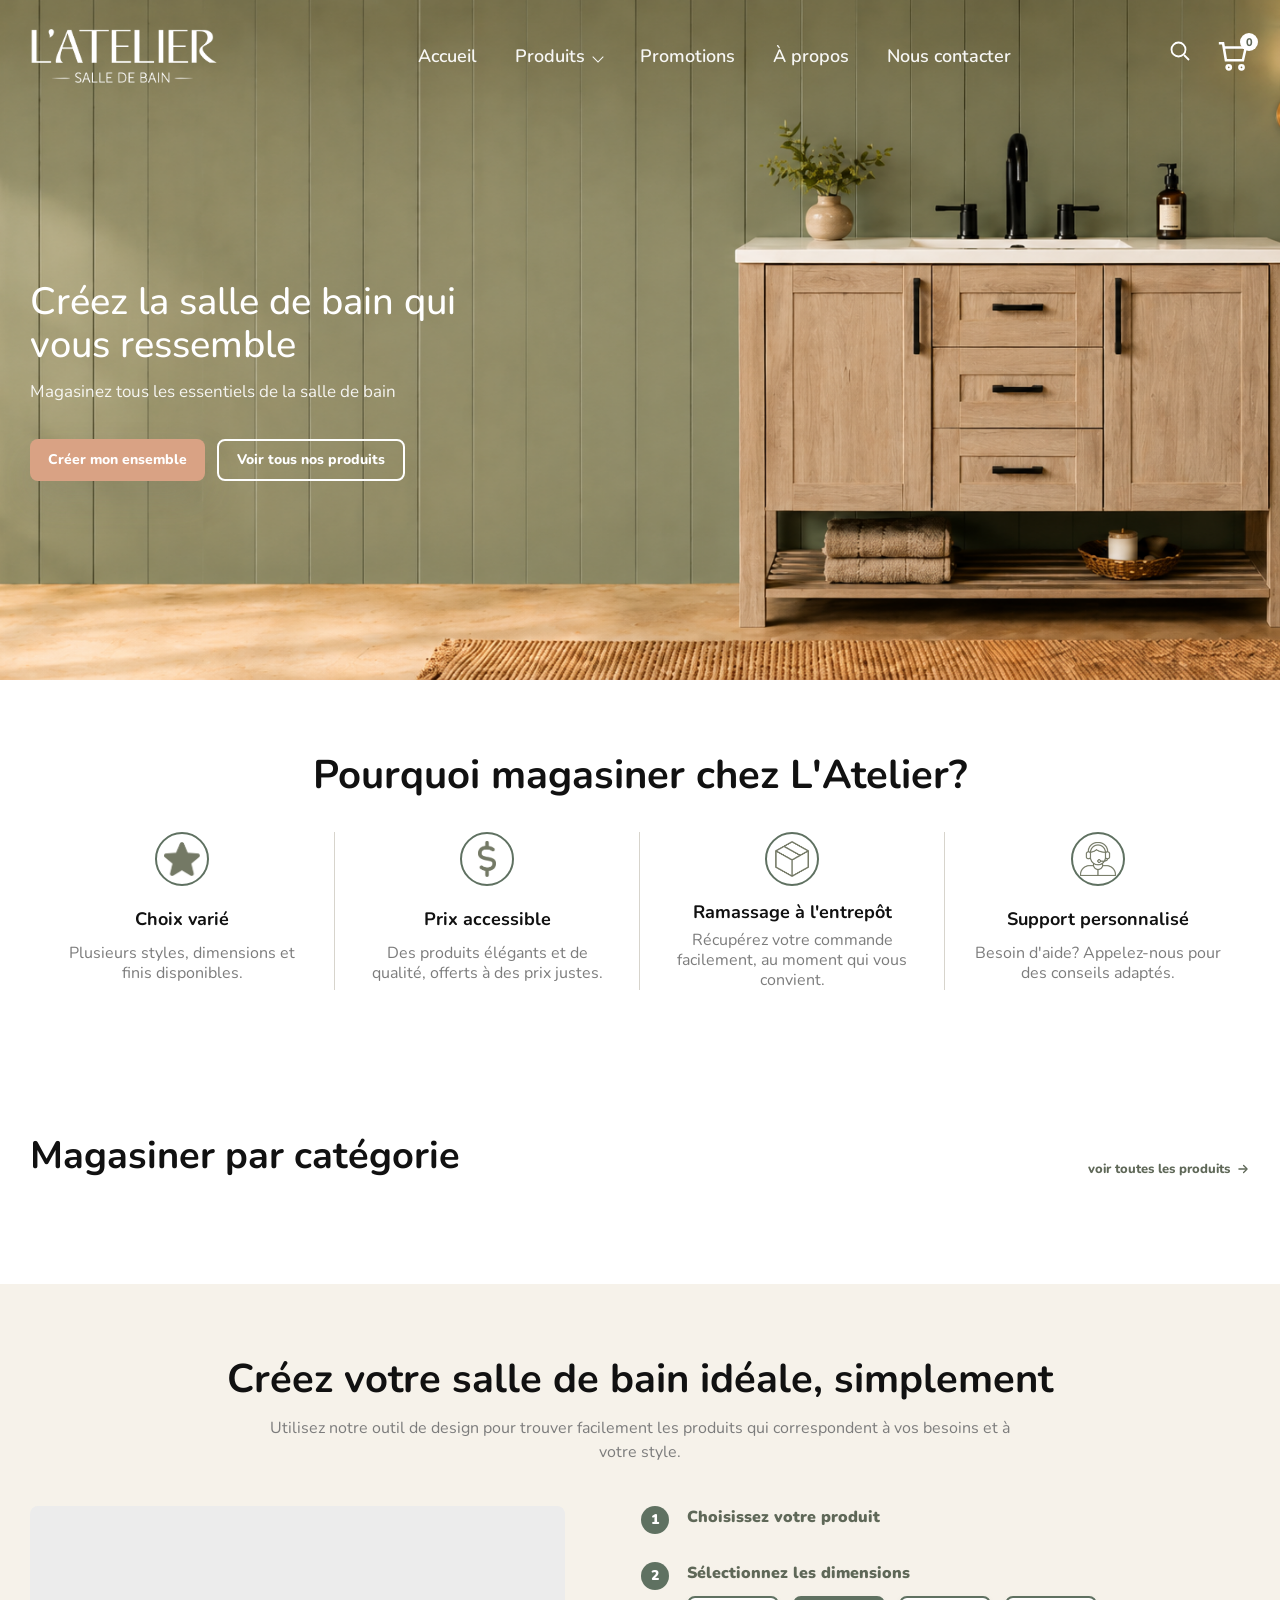
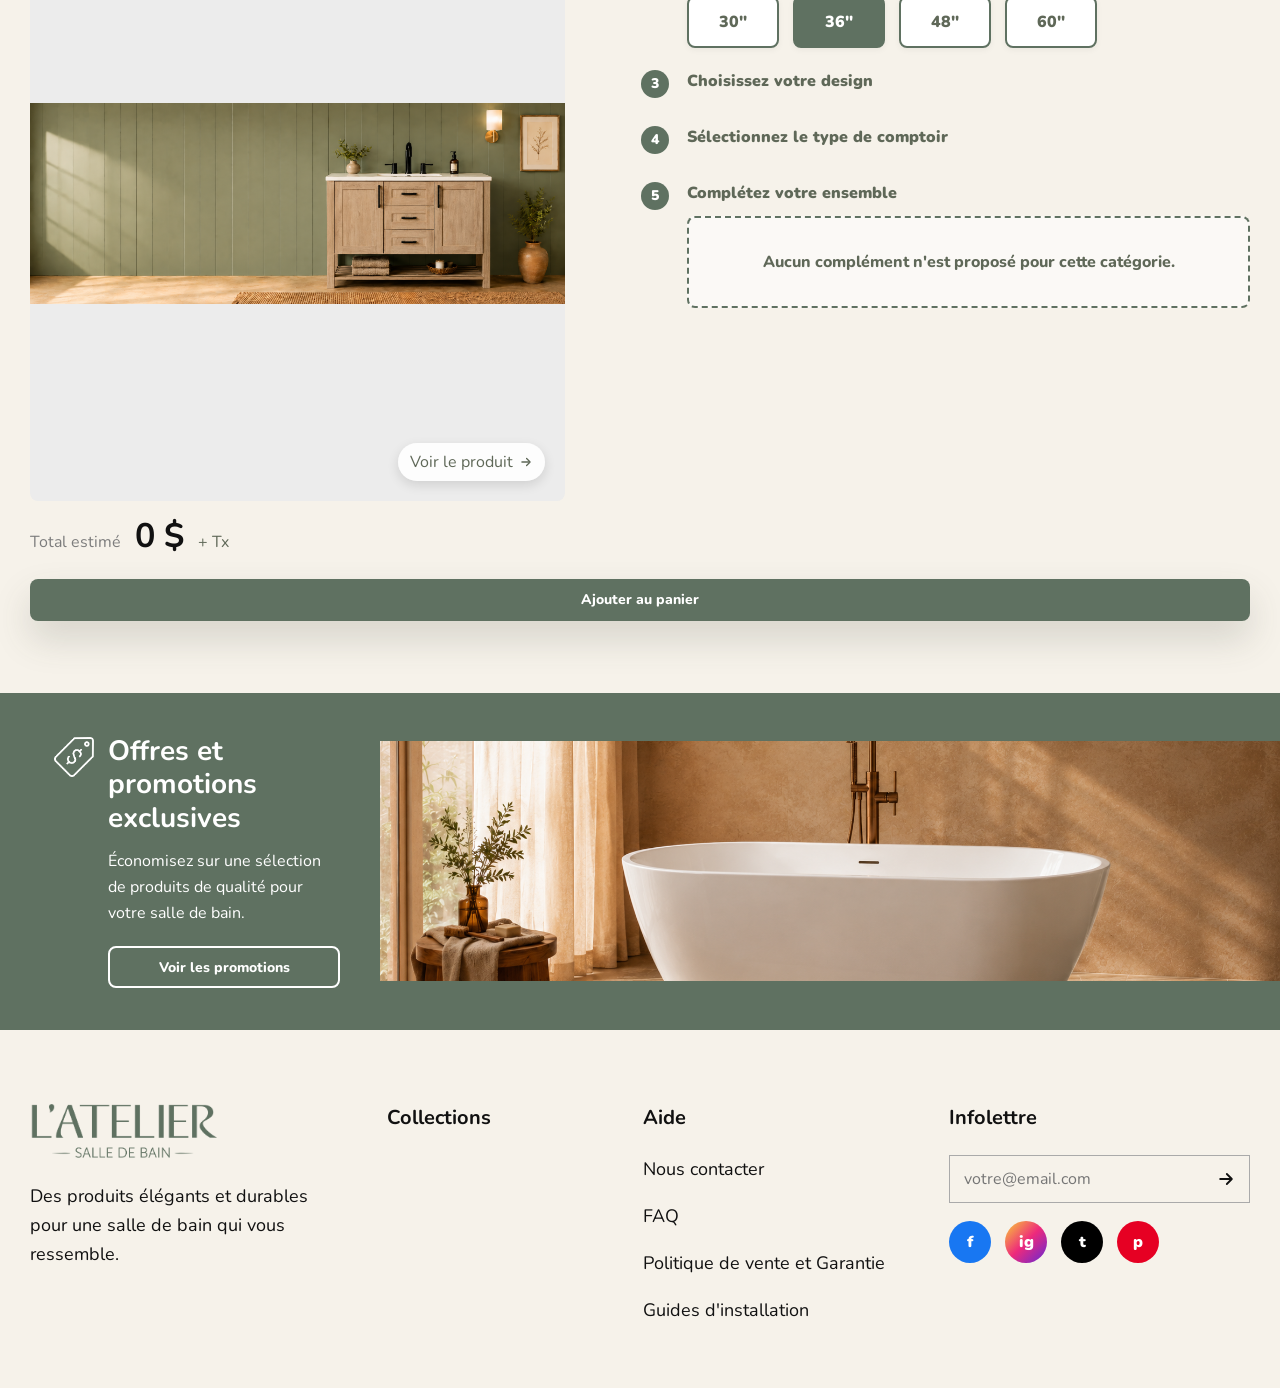
==== commit 9c60a3a4: "Add files via upload" ====
--- a/Website/index.html
+++ b/Website/index.html
@@ -343,6 +343,7 @@
   <script src="js/shopify-config.js?v=20260605-15"></script>
   <script src="js/commerce.js?v=20260608-01"></script>
   <script src="js/ui.js?v=20260708-01"></script>
+  <script src="js/i18n.js?v=20260812-01"></script>
   <script src="js/home.js?v=20260617-03"></script>
 </body>
 </html>
--- a/Website/styles.css
+++ b/Website/styles.css
@@ -232,27 +232,36 @@
 .warranty-grid {
   display: grid;
   grid-template-columns: repeat(3, minmax(0, 1fr));
-  gap: 12px;
-}
-
-.warranty-grid div {
+  gap: 16px;
+}
+
+.warranty-group {
   min-width: 0;
-  padding: 16px;
+  padding: 20px;
   border: 1px solid rgba(95, 113, 97, 0.16);
   border-radius: 8px;
   background: var(--cream);
 }
 
-.warranty-grid span {
+.warranty-group span {
   display: inline-block;
-  margin-bottom: 8px;
+  margin-bottom: 14px;
   color: var(--sage-dark);
+  font-size: 24px;
   font-weight: 900;
-}
-
-.warranty-grid p {
+  line-height: 1.1;
+}
+
+.warranty-group ul {
+  display: grid;
+  gap: 10px;
+  margin: 0;
+  padding-left: 18px;
+}
+
+.warranty-group li {
   font-size: 15px;
-  line-height: 1.45;
+  line-height: 1.5;
 }
 
 .faq-section {
@@ -498,7 +507,7 @@
 .products-menu {
   position: fixed;
   left: 50%;
-  top: 112px;
+  top: 96px;
   z-index: 80;
   width: min(1180px, calc(100vw - 64px));
   display: grid;
@@ -568,6 +577,40 @@
   display: flex;
   align-items: center;
   gap: 14px;
+}
+
+.language-switcher {
+  display: inline-flex;
+  align-items: center;
+  height: 34px;
+  padding: 3px;
+  border: 1px solid rgba(255, 255, 255, 0.62);
+  border-radius: 8px;
+  background: rgba(255, 255, 255, 0.12);
+  color: #fff;
+  flex: 0 0 auto;
+}
+
+.language-switcher button {
+  min-width: 34px;
+  height: 26px;
+  padding: 0 8px;
+  border-radius: 6px;
+  color: inherit;
+  font-size: 12px;
+  font-weight: 900;
+  letter-spacing: 0;
+  line-height: 1;
+}
+
+.language-switcher button.is-active {
+  background: #fff;
+  color: var(--sage-dark);
+}
+
+.language-switcher button:focus-visible {
+  outline: 2px solid #fff;
+  outline-offset: 2px;
 }
 
 .mobile-nav-toggle {
@@ -2399,6 +2442,7 @@
 }
 
 .product-card__image {
+  position: relative;
   display: block;
   width: 100%;
   aspect-ratio: 1 / 1;
@@ -2413,6 +2457,30 @@
   height: 100%;
   object-fit: cover;
   object-position: center;
+}
+
+.product-card__image-hover {
+  position: absolute;
+  inset: 0;
+  opacity: 0;
+  transition: opacity 220ms ease, transform 220ms ease;
+  transform: scale(1.015);
+}
+
+.product-card__image-primary {
+  transition: opacity 220ms ease, transform 220ms ease;
+}
+
+.product-card__link:hover .product-card__image--has-hover .product-card__image-hover,
+.product-card__link:focus-visible .product-card__image--has-hover .product-card__image-hover {
+  opacity: 1;
+  transform: scale(1);
+}
+
+.product-card__link:hover .product-card__image--has-hover .product-card__image-primary,
+.product-card__link:focus-visible .product-card__image--has-hover .product-card__image-primary {
+  opacity: 0;
+  transform: scale(1.015);
 }
 
 .product-card__body {
@@ -2823,16 +2891,12 @@
 }
 
 .product-add-wrap {
-  position: relative;
+  display: grid;
+  gap: 10px;
   margin-top: 18px;
 }
 
 .product-stock-message {
-  position: absolute;
-  left: 0;
-  right: 0;
-  top: -12px;
-  transform: translateY(-100%);
   margin: 0;
   padding: 8px 12px;
   border-radius: 999px;
@@ -3158,6 +3222,22 @@
 
 .social-dot--pinterest {
   background: #e60023;
+}
+
+@media (max-width: 1180px) {
+  .header-inner {
+    grid-template-columns: 210px minmax(0, 1fr) auto;
+    gap: 20px;
+  }
+
+  .main-nav {
+    gap: 24px;
+    font-size: 16px;
+  }
+
+  .brand-logo img {
+    width: 170px;
+  }
 }
 
 @media (max-width: 980px) {
@@ -3704,6 +3784,18 @@
 
   .header-actions {
     gap: 10px;
+  }
+
+  .language-switcher {
+    height: 30px;
+    padding: 2px;
+  }
+
+  .language-switcher button {
+    min-width: 30px;
+    height: 24px;
+    padding: 0 6px;
+    font-size: 11px;
   }
 
   .icon-button {
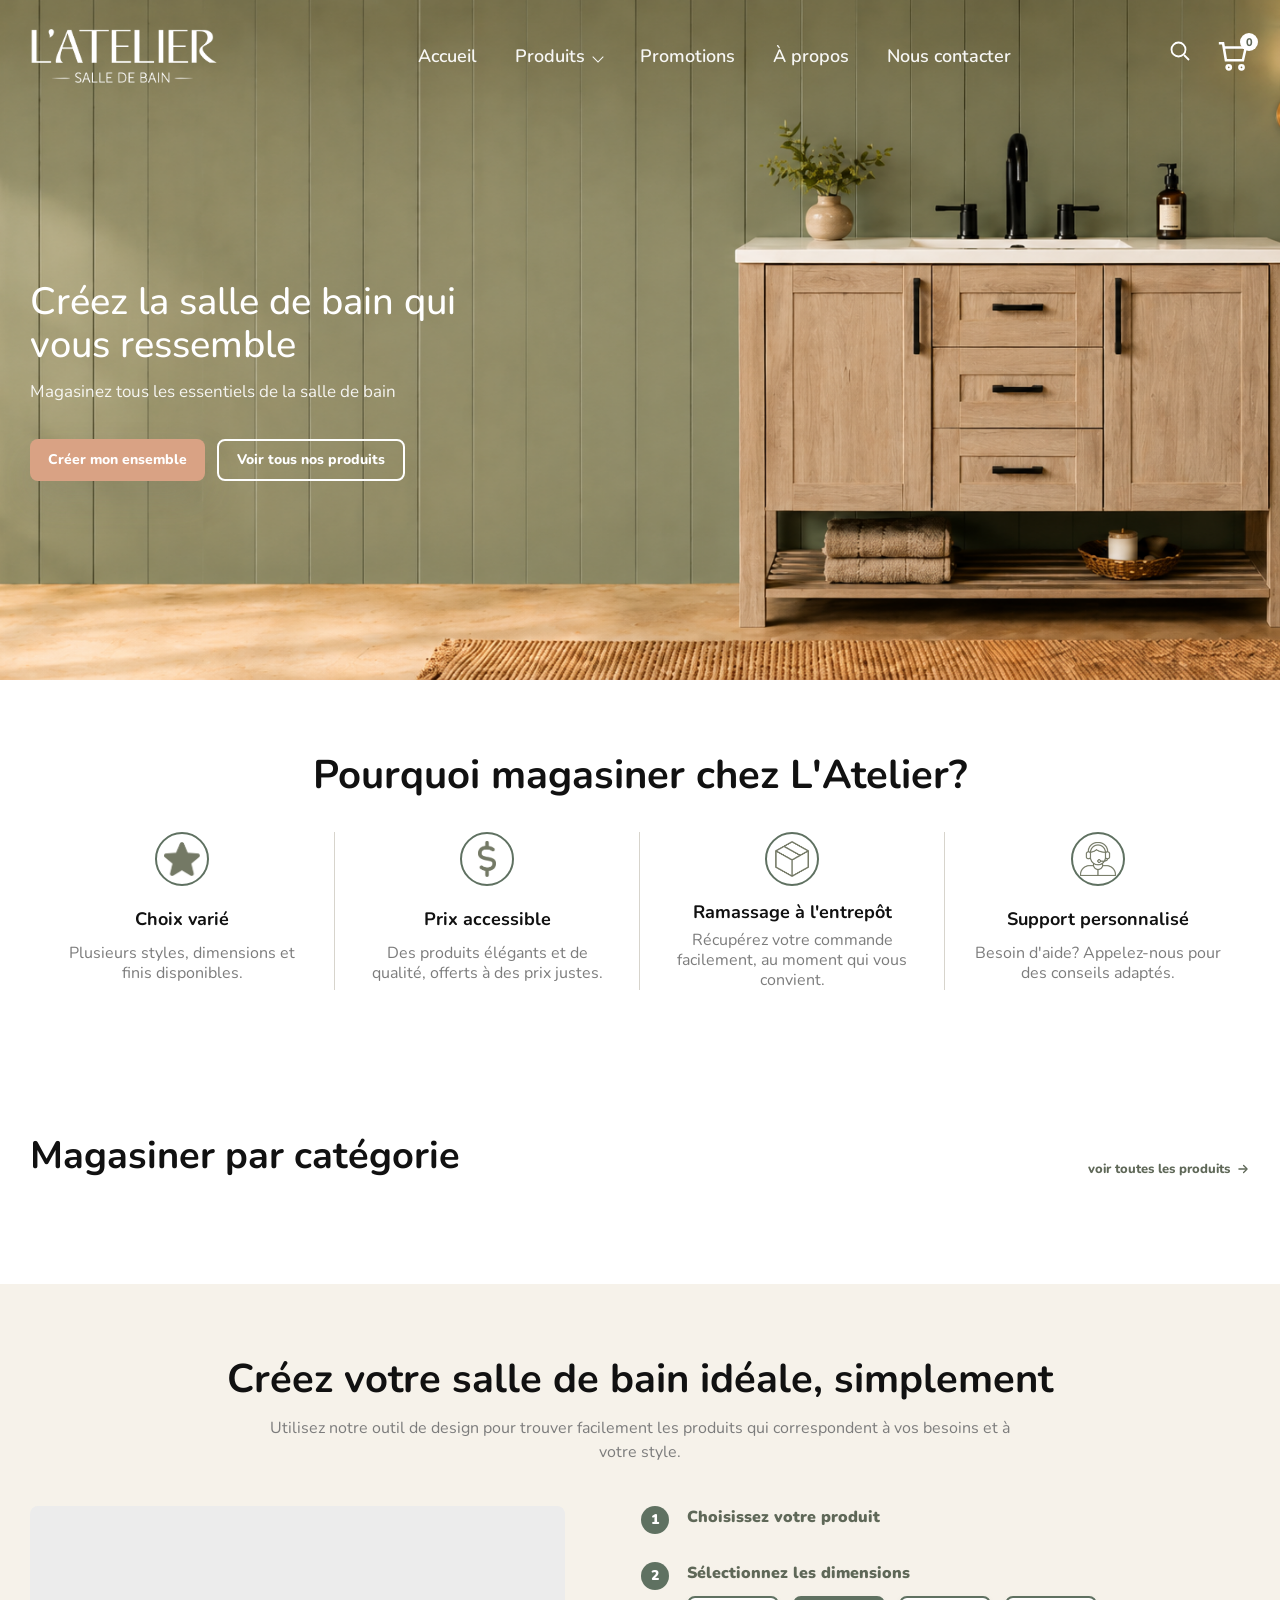
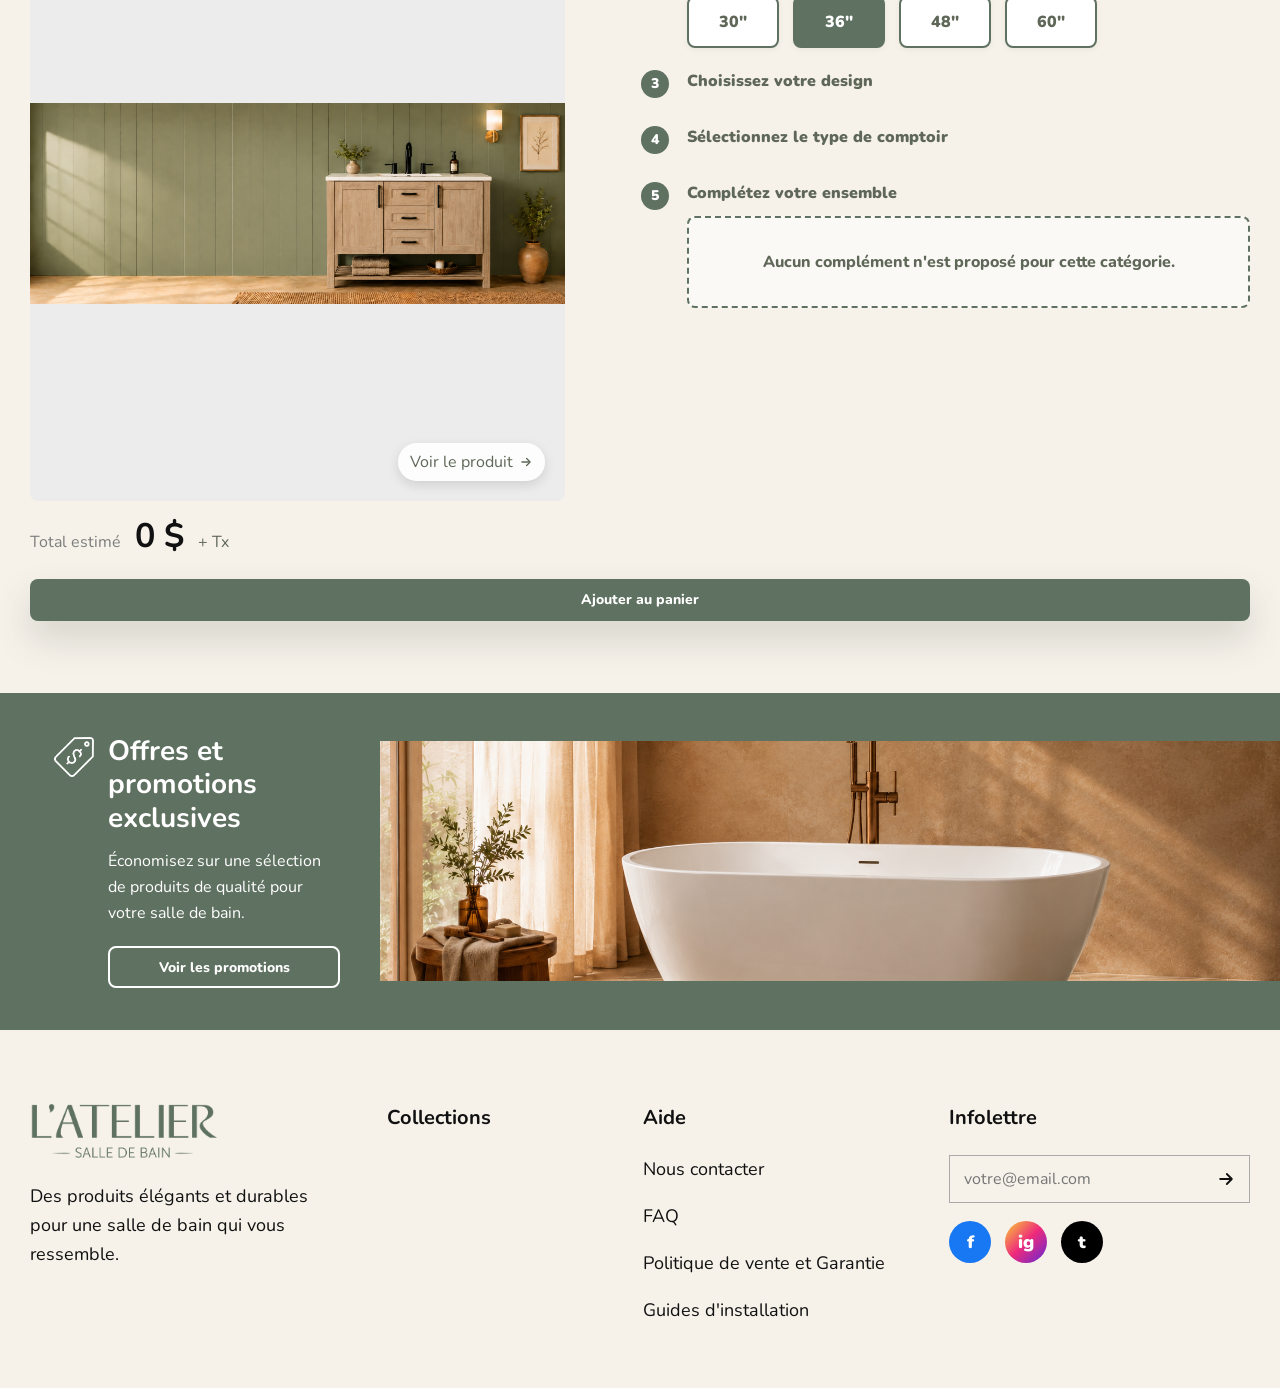
==== commit 50c70a35: "Add files via upload" ====
--- a/Website/index.html
+++ b/Website/index.html
@@ -331,10 +331,9 @@
           </button>
         </form>
         <div class="social-row">
-          <span class="social-dot social-dot--facebook">f</span>
-          <span class="social-dot social-dot--instagram">ig</span>
-          <span class="social-dot social-dot--tiktok">t</span>
-          <span class="social-dot social-dot--pinterest">p</span>
+          <a class="social-dot social-dot--facebook" href="https://www.facebook.com/people/Latelier-Solutions-de-salle-de-bain/61591446723294/" target="_blank" rel="noopener" aria-label="Facebook L'Atelier Salle de Bain">f</a>
+          <a class="social-dot social-dot--instagram" href="https://www.instagram.com/lateliersalledebain/" target="_blank" rel="noopener" aria-label="Instagram L'Atelier Salle de Bain">ig</a>
+          <a class="social-dot social-dot--tiktok" href="https://www.tiktok.com/@lateliersollution" target="_blank" rel="noopener" aria-label="TikTok L'Atelier Salle de Bain">t</a>
         </div>
       </div>
     </div>
@@ -343,7 +342,6 @@
   <script src="js/shopify-config.js?v=20260605-15"></script>
   <script src="js/commerce.js?v=20260608-01"></script>
   <script src="js/ui.js?v=20260708-01"></script>
-  <script src="js/i18n.js?v=20260812-01"></script>
   <script src="js/home.js?v=20260617-03"></script>
 </body>
 </html>
--- a/Website/styles.css
+++ b/Website/styles.css
@@ -577,40 +577,6 @@
   display: flex;
   align-items: center;
   gap: 14px;
-}
-
-.language-switcher {
-  display: inline-flex;
-  align-items: center;
-  height: 34px;
-  padding: 3px;
-  border: 1px solid rgba(255, 255, 255, 0.62);
-  border-radius: 8px;
-  background: rgba(255, 255, 255, 0.12);
-  color: #fff;
-  flex: 0 0 auto;
-}
-
-.language-switcher button {
-  min-width: 34px;
-  height: 26px;
-  padding: 0 8px;
-  border-radius: 6px;
-  color: inherit;
-  font-size: 12px;
-  font-weight: 900;
-  letter-spacing: 0;
-  line-height: 1;
-}
-
-.language-switcher button.is-active {
-  background: #fff;
-  color: var(--sage-dark);
-}
-
-.language-switcher button:focus-visible {
-  outline: 2px solid #fff;
-  outline-offset: 2px;
 }
 
 .mobile-nav-toggle {
@@ -3206,6 +3172,20 @@
   border-radius: 50%;
   color: #fff;
   font-weight: 900;
+  cursor: pointer;
+  transition:
+    opacity 180ms ease,
+    transform 180ms ease;
+}
+
+.social-dot:hover {
+  opacity: 0.86;
+  transform: translateY(-1px);
+}
+
+.social-dot:focus-visible {
+  outline: 2px solid var(--sage-dark);
+  outline-offset: 3px;
 }
 
 .social-dot--facebook {
@@ -3218,26 +3198,6 @@
 
 .social-dot--tiktok {
   background: #000;
-}
-
-.social-dot--pinterest {
-  background: #e60023;
-}
-
-@media (max-width: 1180px) {
-  .header-inner {
-    grid-template-columns: 210px minmax(0, 1fr) auto;
-    gap: 20px;
-  }
-
-  .main-nav {
-    gap: 24px;
-    font-size: 16px;
-  }
-
-  .brand-logo img {
-    width: 170px;
-  }
 }
 
 @media (max-width: 980px) {
@@ -3784,18 +3744,6 @@
 
   .header-actions {
     gap: 10px;
-  }
-
-  .language-switcher {
-    height: 30px;
-    padding: 2px;
-  }
-
-  .language-switcher button {
-    min-width: 30px;
-    height: 24px;
-    padding: 0 6px;
-    font-size: 11px;
   }
 
   .icon-button {
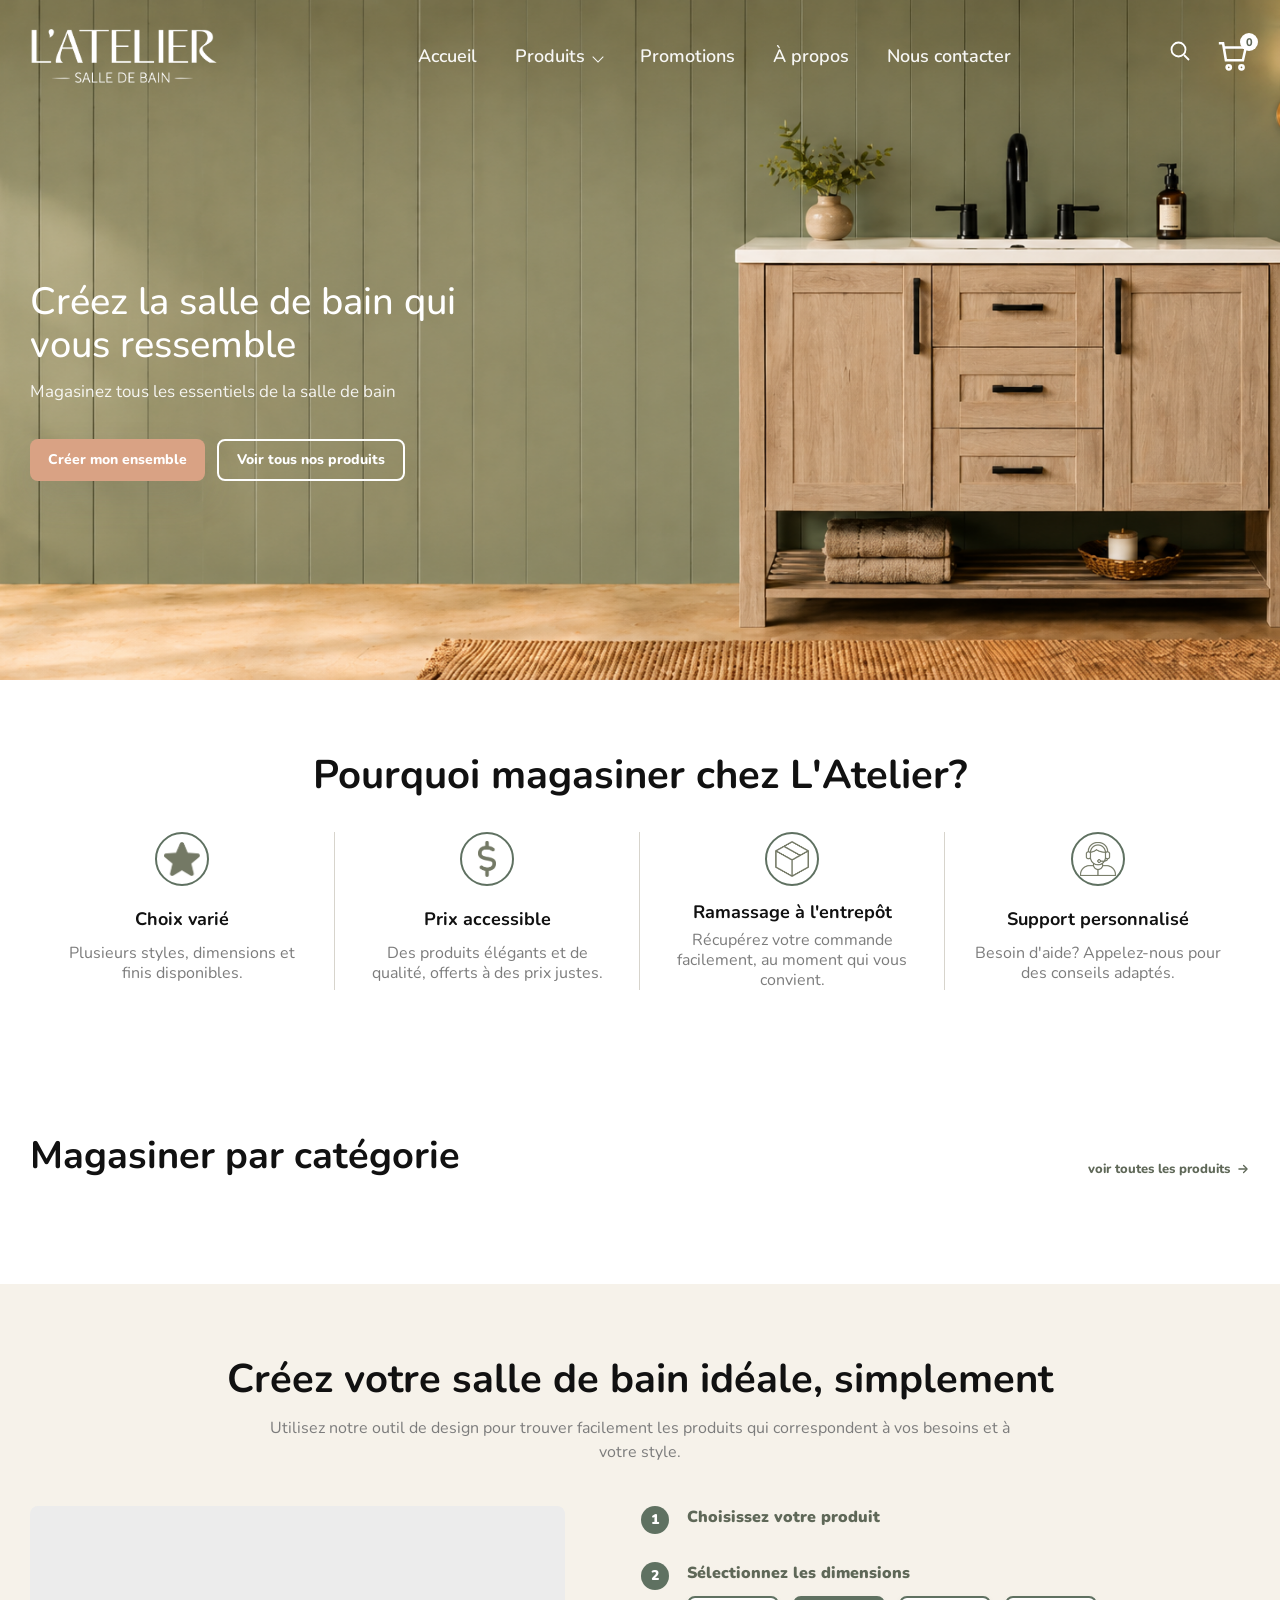
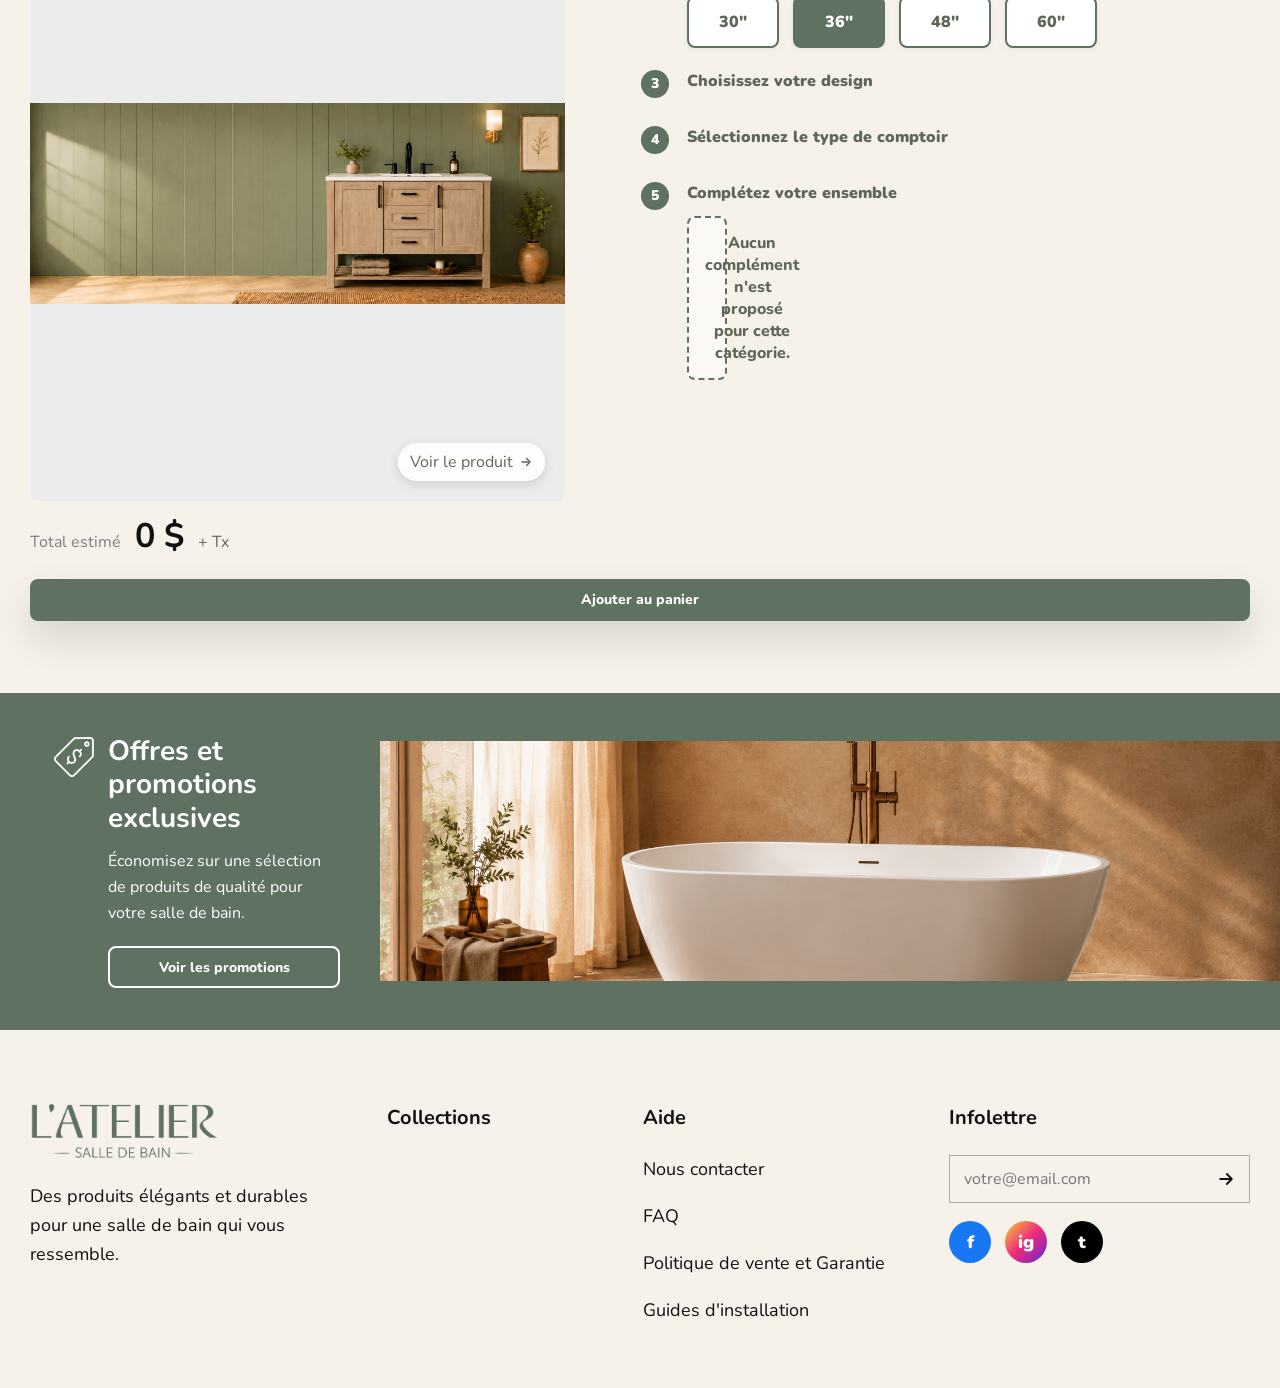
==== commit ec91d40f: "Add files via upload" ====
--- a/Website/index.html
+++ b/Website/index.html
@@ -247,14 +247,26 @@
               <span class="step-number" data-builder-addon-step-number>5</span>
               <div>
                 <span class="step-title" data-builder-addon-title>Complétez votre ensemble</span>
-                <div class="addon-grid" data-builder-addon-row>
-                  <button class="addon-card" type="button" data-builder-addon="cabinet-mural-bois-naturel">
-                    <img src="Assets/Relax_Na_WallCabinet.jpg" alt="Armoire murale">
-                    <span>Armoire murale</span>
-                  </button>
-                  <button class="addon-card is-active" type="button" data-builder-addon="lingerie-bois-naturel">
-                    <img src="Assets/Relax_NA_Lingerie.jpg" alt="Lingerie">
-                    <span>Lingerie</span>
+                <div class="addon-carousel" data-builder-addon-row>
+                  <button class="addon-carousel__button addon-carousel__button--prev" type="button" aria-label="Voir les compléments précédents" disabled>
+                    <svg viewBox="0 0 24 24" focusable="false" aria-hidden="true">
+                      <path d="m15 6-6 6 6 6"></path>
+                    </svg>
+                  </button>
+                  <div class="addon-grid">
+                    <button class="addon-card" type="button" data-builder-addon="cabinet-mural-bois-naturel">
+                      <img src="Assets/Relax_Na_WallCabinet.jpg" alt="Armoire murale">
+                      <span>Armoire murale</span>
+                    </button>
+                    <button class="addon-card is-active" type="button" data-builder-addon="lingerie-bois-naturel">
+                      <img src="Assets/Relax_NA_Lingerie.jpg" alt="Lingerie">
+                      <span>Lingerie</span>
+                    </button>
+                  </div>
+                  <button class="addon-carousel__button addon-carousel__button--next" type="button" aria-label="Voir les compléments suivants" disabled>
+                    <svg viewBox="0 0 24 24" focusable="false" aria-hidden="true">
+                      <path d="m9 6 6 6-6 6"></path>
+                    </svg>
                   </button>
                 </div>
               </div>
--- a/Website/styles.css
+++ b/Website/styles.css
@@ -1578,10 +1578,55 @@
   box-shadow: 0 12px 24px rgba(0, 0, 0, 0.12);
 }
 
+.addon-carousel {
+  display: grid;
+  grid-template-columns: 40px minmax(0, 1fr) 40px;
+  gap: 12px;
+  align-items: center;
+  width: 100%;
+}
+
 .addon-grid {
   display: grid;
-  grid-template-columns: repeat(auto-fit, minmax(180px, 1fr));
+  grid-template-columns: repeat(2, minmax(0, 1fr));
   gap: 18px;
+  min-width: 0;
+}
+
+.addon-carousel__button {
+  width: 40px;
+  height: 40px;
+  display: inline-grid;
+  place-items: center;
+  border: 2px solid rgba(95, 113, 97, 0.2);
+  border-radius: 999px;
+  background: #fff;
+  color: var(--sage);
+  box-shadow: 0 8px 18px rgba(0, 0, 0, 0.08);
+  cursor: pointer;
+  transition: transform 180ms ease, border-color 180ms ease, opacity 180ms ease;
+}
+
+.addon-carousel__button svg {
+  width: 20px;
+  height: 20px;
+  fill: none;
+  stroke: currentColor;
+  stroke-width: 2.4;
+  stroke-linecap: round;
+  stroke-linejoin: round;
+}
+
+.addon-carousel__button:hover,
+.addon-carousel__button:focus-visible {
+  transform: translateY(-2px);
+  border-color: var(--sage);
+}
+
+.addon-carousel__button:disabled {
+  opacity: 0.32;
+  cursor: default;
+  transform: none;
 }
 
 .addon-card {
@@ -3631,35 +3676,30 @@
     scrollbar-width: none;
   }
 
+  .addon-carousel {
+    grid-template-columns: 36px minmax(0, 1fr) 36px;
+    gap: 10px;
+  }
+
+  .addon-carousel__button {
+    width: 36px;
+    height: 36px;
+  }
+
   .addon-grid {
-    display: flex;
-    flex-wrap: nowrap;
     gap: 12px;
-    overflow-x: auto;
-    overflow-y: hidden;
-    padding-bottom: 8px;
-    scroll-snap-type: x mandatory;
-    overscroll-behavior-x: contain;
-    -webkit-overflow-scrolling: touch;
-    scrollbar-width: none;
-  }
-
-  .design-options::-webkit-scrollbar,
-  .addon-grid::-webkit-scrollbar {
+  }
+
+  .design-options::-webkit-scrollbar {
     display: none;
   }
 
-  .design-card,
-  .addon-card {
+  .design-card {
     scroll-snap-align: start;
   }
 
   .design-card {
     flex: 0 0 min(78vw, 300px);
-  }
-
-  .addon-card {
-    flex: 0 0 min(66vw, 240px);
   }
 
   .builder-product-sheet__content {
@@ -4053,9 +4093,22 @@
     display: none;
   }
 
-  .design-options,
+  .design-options {
+    grid-template-columns: 1fr;
+  }
+
+  .addon-carousel {
+    grid-template-columns: 34px minmax(0, 1fr) 34px;
+    gap: 8px;
+  }
+
+  .addon-carousel__button {
+    width: 34px;
+    height: 34px;
+  }
+
   .addon-grid {
-    grid-template-columns: 1fr;
+    grid-template-columns: repeat(2, minmax(0, 1fr));
   }
 
   .category-grid {
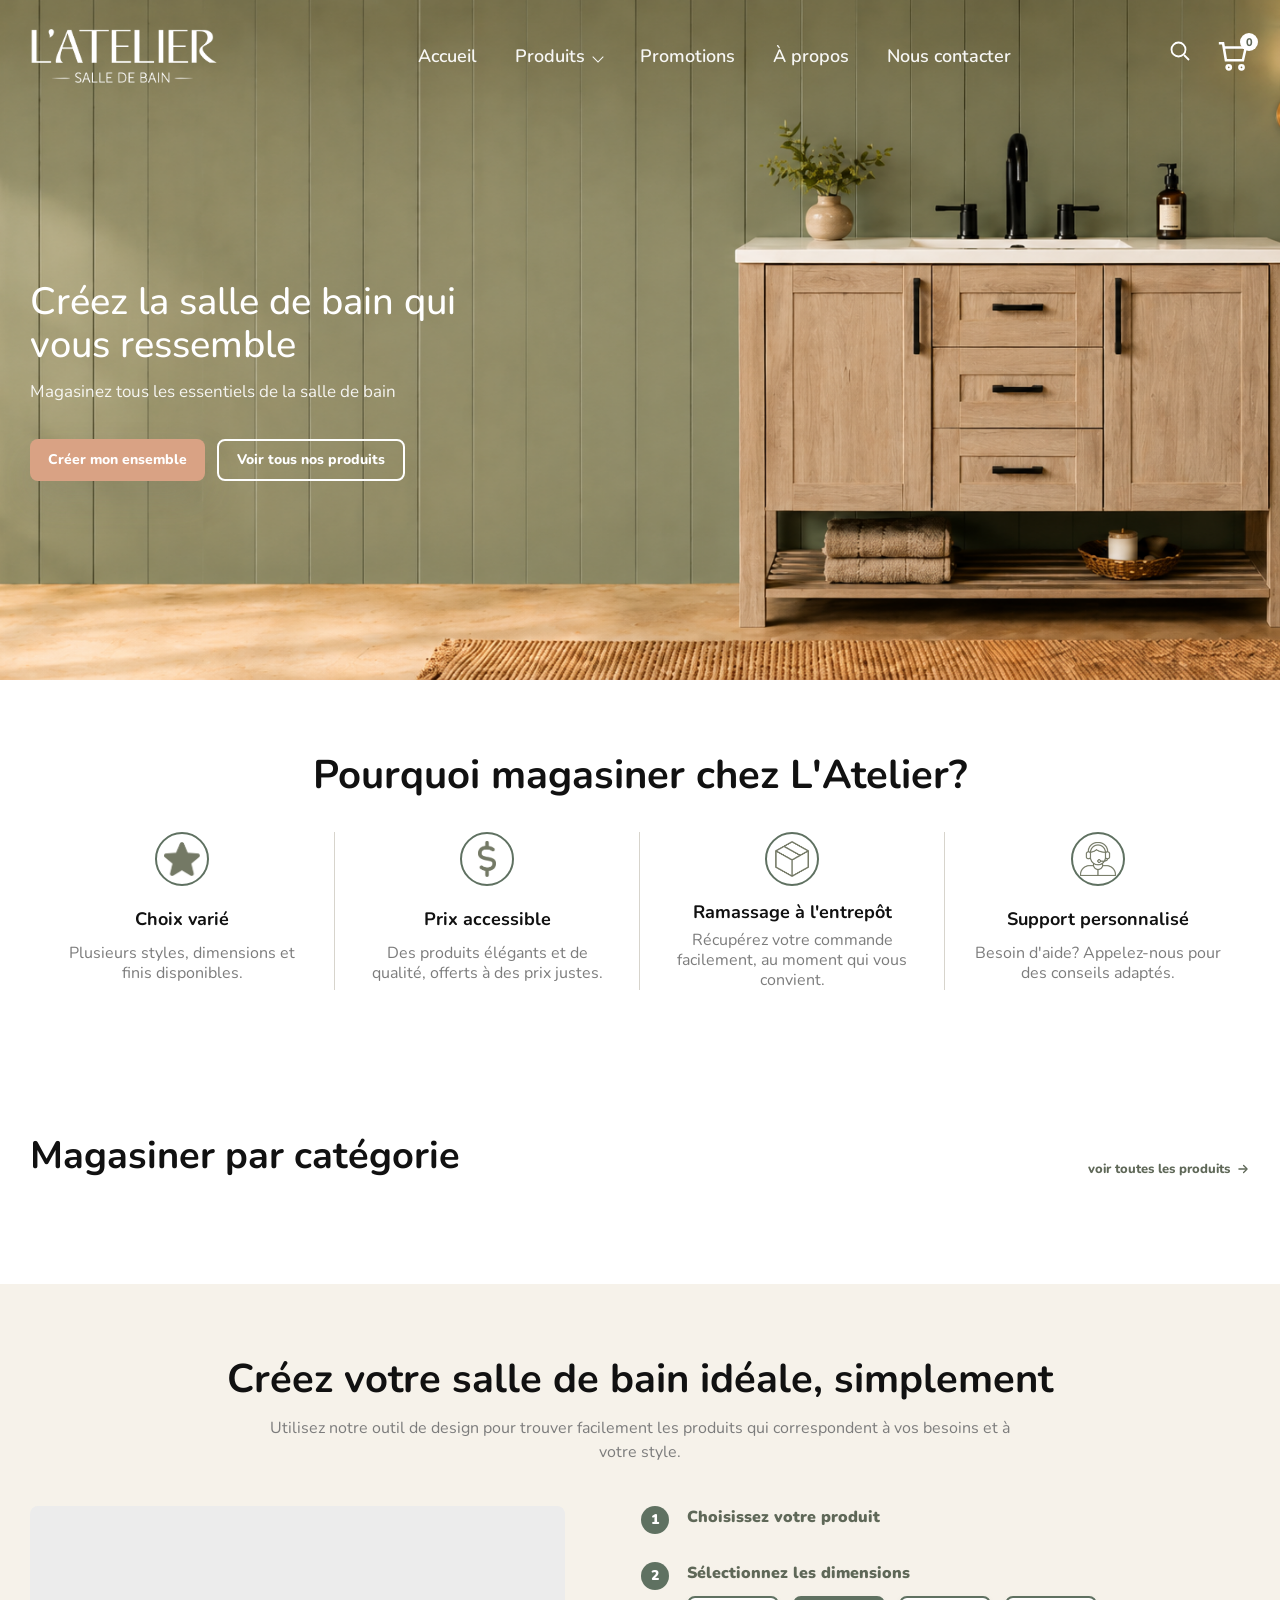
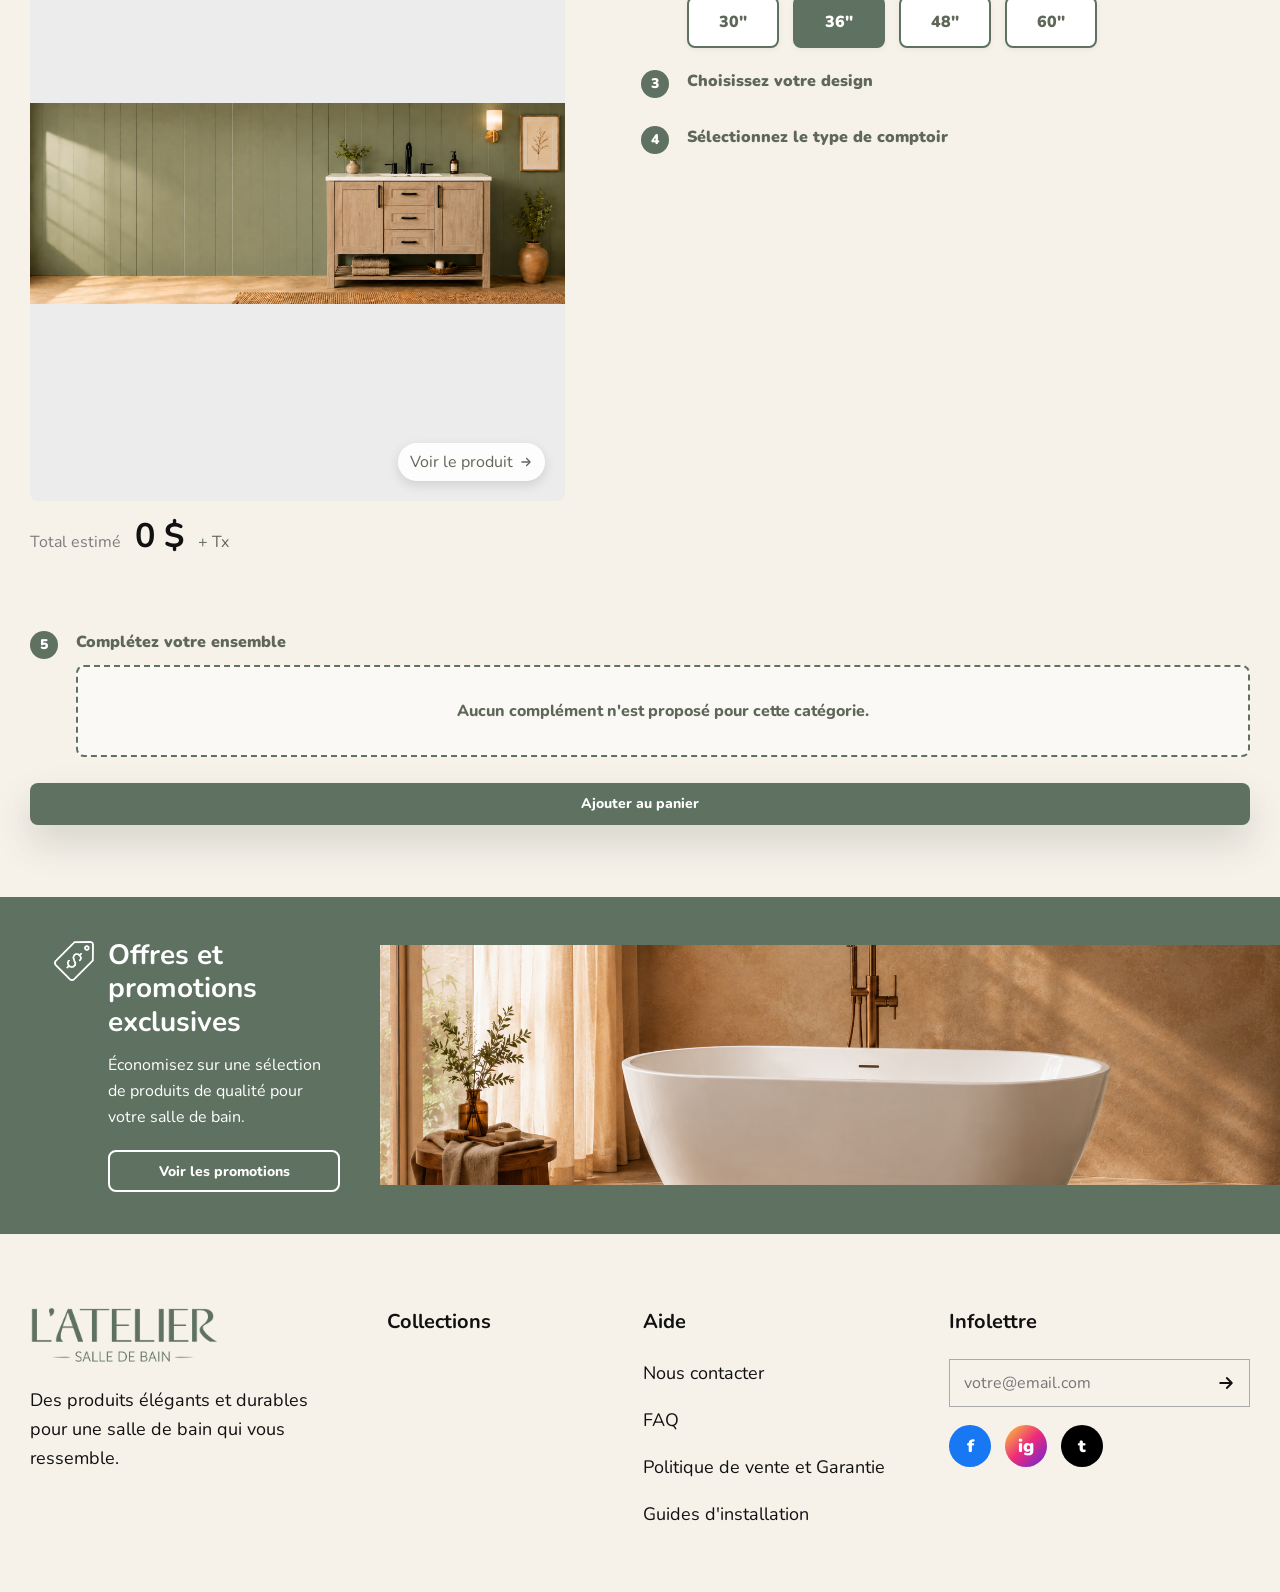
==== commit 11e89cf7: "Add files via upload" ====
--- a/Website/index.html
+++ b/Website/index.html
@@ -243,35 +243,23 @@
                 </div>
               </div>
             </section>
-            <section class="builder-step" data-builder-addon-step>
-              <span class="step-number" data-builder-addon-step-number>5</span>
-              <div>
-                <span class="step-title" data-builder-addon-title>Complétez votre ensemble</span>
-                <div class="addon-carousel" data-builder-addon-row>
-                  <button class="addon-carousel__button addon-carousel__button--prev" type="button" aria-label="Voir les compléments précédents" disabled>
-                    <svg viewBox="0 0 24 24" focusable="false" aria-hidden="true">
-                      <path d="m15 6-6 6 6 6"></path>
-                    </svg>
-                  </button>
-                  <div class="addon-grid">
-                    <button class="addon-card" type="button" data-builder-addon="cabinet-mural-bois-naturel">
-                      <img src="Assets/Relax_Na_WallCabinet.jpg" alt="Armoire murale">
-                      <span>Armoire murale</span>
-                    </button>
-                    <button class="addon-card is-active" type="button" data-builder-addon="lingerie-bois-naturel">
-                      <img src="Assets/Relax_NA_Lingerie.jpg" alt="Lingerie">
-                      <span>Lingerie</span>
-                    </button>
-                  </div>
-                  <button class="addon-carousel__button addon-carousel__button--next" type="button" aria-label="Voir les compléments suivants" disabled>
-                    <svg viewBox="0 0 24 24" focusable="false" aria-hidden="true">
-                      <path d="m9 6 6 6-6 6"></path>
-                    </svg>
-                  </button>
-                </div>
-              </div>
-            </section>
-          </div>
+          </div>
+          <section class="builder-step builder-step--addons" data-builder-addon-step>
+            <span class="step-number" data-builder-addon-step-number>5</span>
+            <div>
+              <span class="step-title" data-builder-addon-title>Complétez votre ensemble</span>
+              <div class="addon-grid" data-builder-addon-row>
+                <button class="addon-card" type="button" data-builder-addon="cabinet-mural-bois-naturel">
+                  <img src="Assets/Relax_Na_WallCabinet.jpg" alt="Armoire murale">
+                  <span>Armoire murale</span>
+                </button>
+                <button class="addon-card is-active" type="button" data-builder-addon="lingerie-bois-naturel">
+                  <img src="Assets/Relax_NA_Lingerie.jpg" alt="Lingerie">
+                  <span>Lingerie</span>
+                </button>
+              </div>
+            </div>
+          </section>
         </div>
         <button class="builder-mobile-summary" type="button" data-builder-mobile-summary data-builder-mobile-summary-open hidden aria-haspopup="dialog" aria-controls="builder-product-sheet" aria-label="Voir le produit sélectionné">
           <img class="builder-mobile-summary__image" data-builder-mobile-summary-image src="Assets/Lifestyle_Relax_NA_6122_WhiteCT.png" alt="">
--- a/Website/styles.css
+++ b/Website/styles.css
@@ -1578,55 +1578,17 @@
   box-shadow: 0 12px 24px rgba(0, 0, 0, 0.12);
 }
 
-.addon-carousel {
-  display: grid;
-  grid-template-columns: 40px minmax(0, 1fr) 40px;
-  gap: 12px;
-  align-items: center;
-  width: 100%;
+.builder-step--addons {
+  grid-column: 1 / -1;
+  margin-top: 2px;
 }
 
 .addon-grid {
   display: grid;
-  grid-template-columns: repeat(2, minmax(0, 1fr));
-  gap: 18px;
+  grid-template-columns: repeat(5, minmax(0, 1fr));
+  gap: 14px;
   min-width: 0;
-}
-
-.addon-carousel__button {
-  width: 40px;
-  height: 40px;
-  display: inline-grid;
-  place-items: center;
-  border: 2px solid rgba(95, 113, 97, 0.2);
-  border-radius: 999px;
-  background: #fff;
-  color: var(--sage);
-  box-shadow: 0 8px 18px rgba(0, 0, 0, 0.08);
-  cursor: pointer;
-  transition: transform 180ms ease, border-color 180ms ease, opacity 180ms ease;
-}
-
-.addon-carousel__button svg {
-  width: 20px;
-  height: 20px;
-  fill: none;
-  stroke: currentColor;
-  stroke-width: 2.4;
-  stroke-linecap: round;
-  stroke-linejoin: round;
-}
-
-.addon-carousel__button:hover,
-.addon-carousel__button:focus-visible {
-  transform: translateY(-2px);
-  border-color: var(--sage);
-}
-
-.addon-carousel__button:disabled {
-  opacity: 0.32;
-  cursor: default;
-  transform: none;
+  margin-top: 12px;
 }
 
 .addon-card {
@@ -1668,6 +1630,10 @@
   color: var(--sage-dark);
   font-weight: 800;
   text-align: center;
+}
+
+.builder-step--addons .builder-empty {
+  grid-column: 1 / -1;
 }
 
 .builder-total {
@@ -3676,17 +3642,8 @@
     scrollbar-width: none;
   }
 
-  .addon-carousel {
-    grid-template-columns: 36px minmax(0, 1fr) 36px;
-    gap: 10px;
-  }
-
-  .addon-carousel__button {
-    width: 36px;
-    height: 36px;
-  }
-
   .addon-grid {
+    grid-template-columns: repeat(3, minmax(0, 1fr));
     gap: 12px;
   }
 
@@ -4097,18 +4054,9 @@
     grid-template-columns: 1fr;
   }
 
-  .addon-carousel {
-    grid-template-columns: 34px minmax(0, 1fr) 34px;
-    gap: 8px;
-  }
-
-  .addon-carousel__button {
-    width: 34px;
-    height: 34px;
-  }
-
   .addon-grid {
     grid-template-columns: repeat(2, minmax(0, 1fr));
+    gap: 10px;
   }
 
   .category-grid {
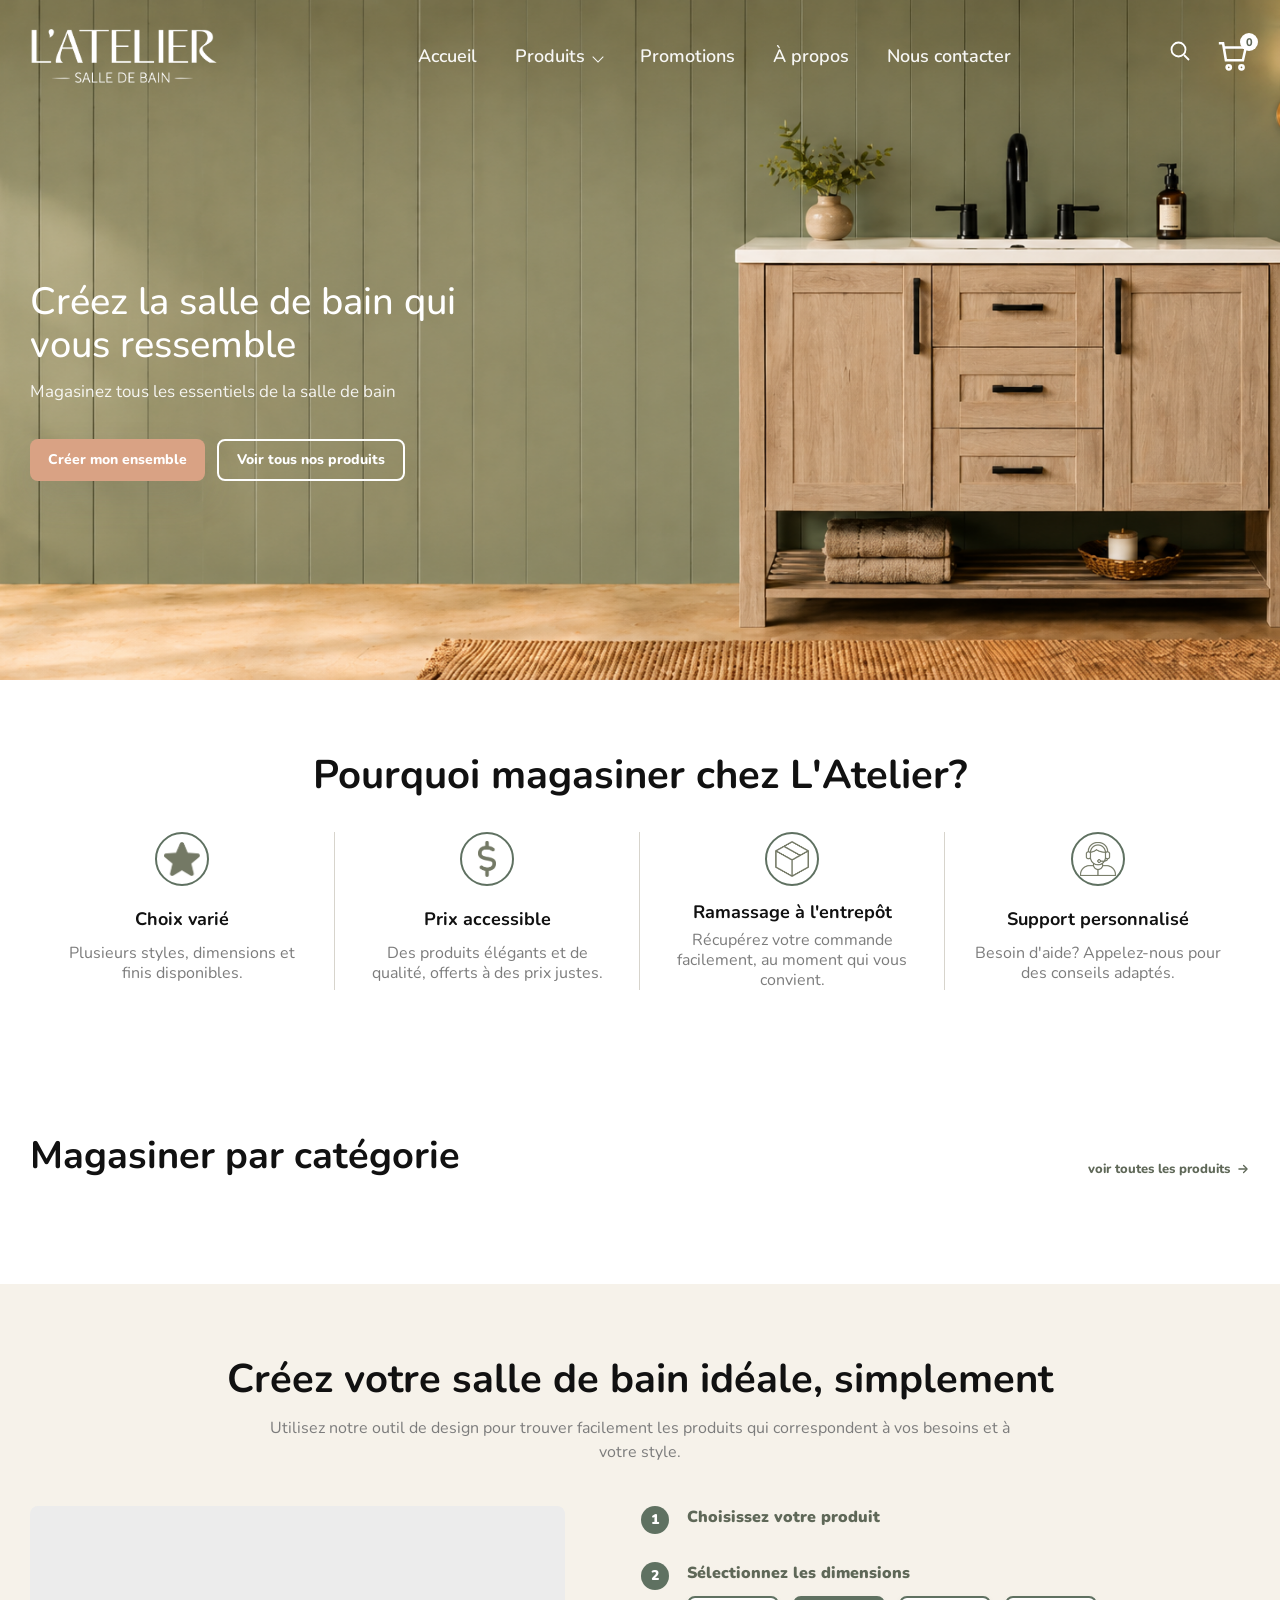
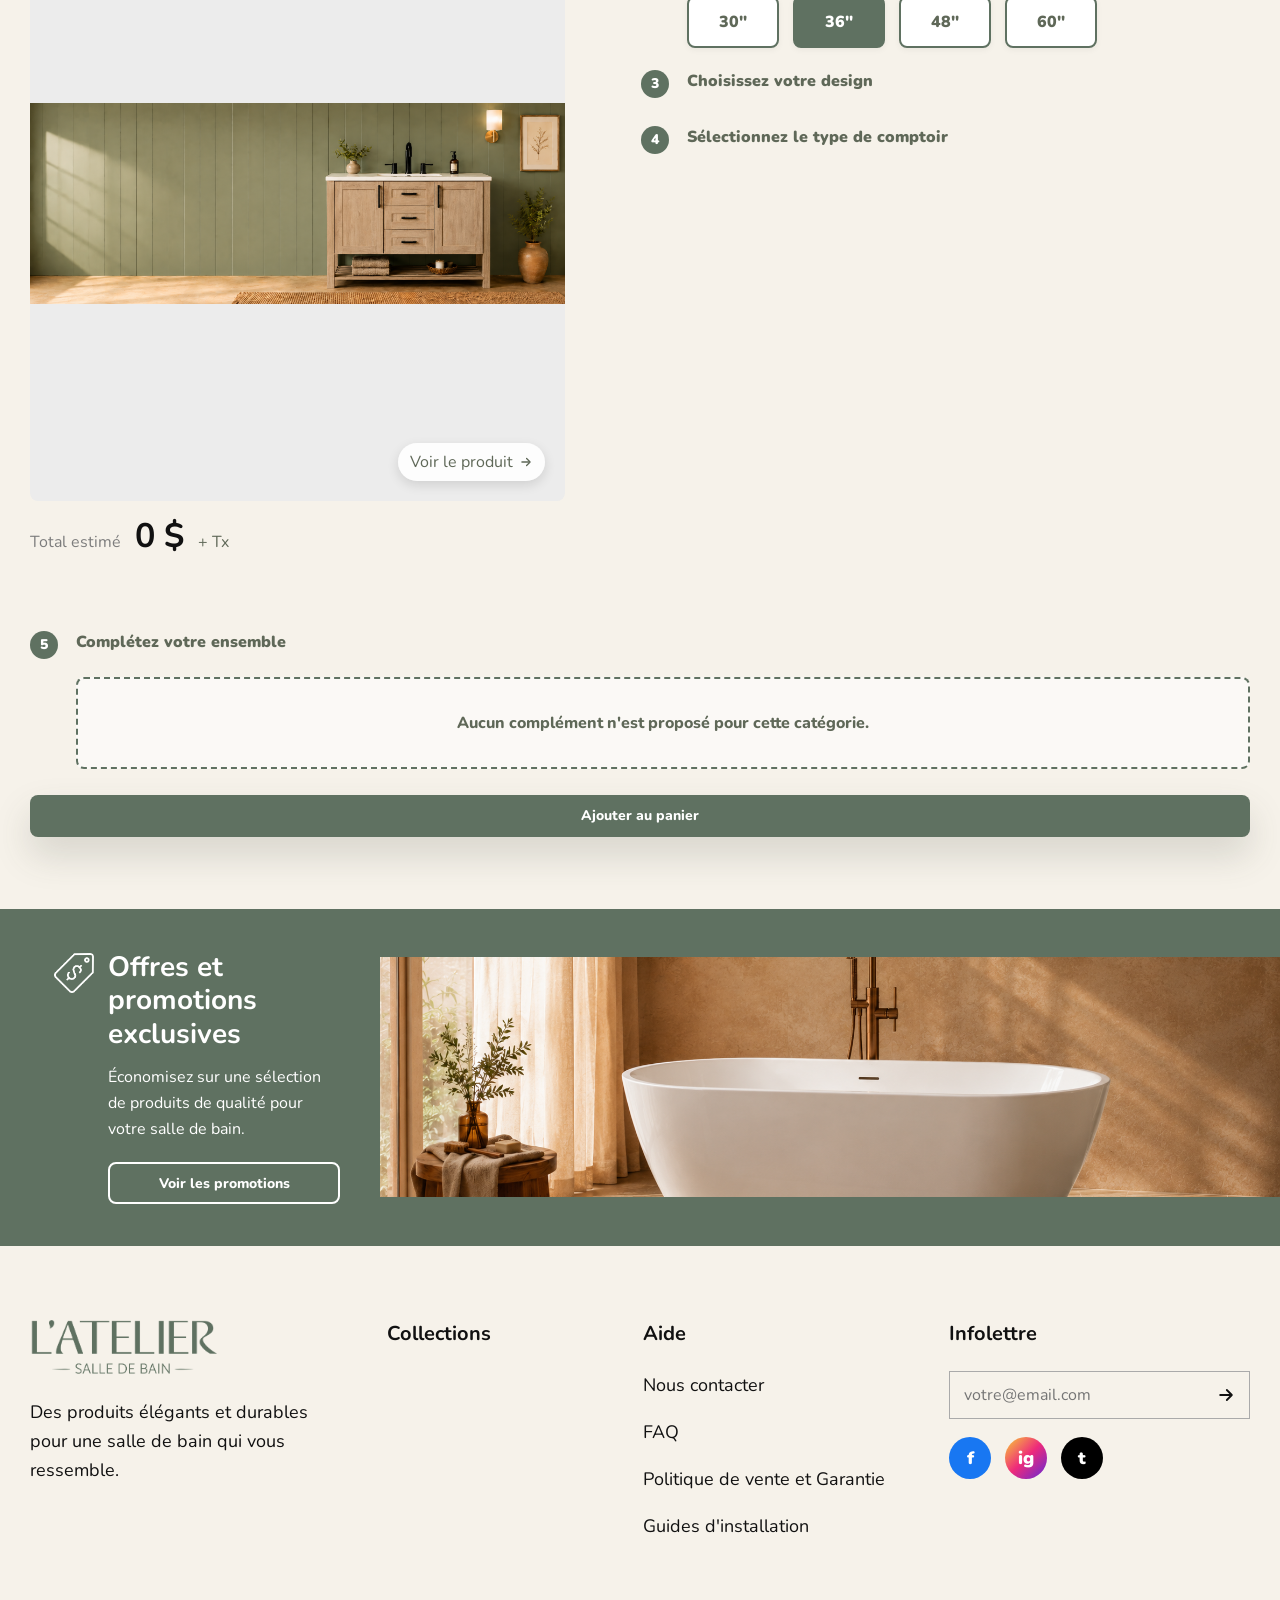
==== commit ff587bd9: "Add files via upload" ====
--- a/Website/index.html
+++ b/Website/index.html
@@ -247,7 +247,10 @@
           <section class="builder-step builder-step--addons" data-builder-addon-step>
             <span class="step-number" data-builder-addon-step-number>5</span>
             <div>
-              <span class="step-title" data-builder-addon-title>Complétez votre ensemble</span>
+              <div class="builder-addon-head">
+                <span class="step-title" data-builder-addon-title>Complétez votre ensemble</span>
+                <div class="addon-carousel-controls" data-builder-addon-controls hidden></div>
+              </div>
               <div class="addon-grid" data-builder-addon-row>
                 <button class="addon-card" type="button" data-builder-addon="cabinet-mural-bois-naturel">
                   <img src="Assets/Relax_Na_WallCabinet.jpg" alt="Armoire murale">
--- a/Website/styles.css
+++ b/Website/styles.css
@@ -1581,6 +1581,93 @@
 .builder-step--addons {
   grid-column: 1 / -1;
   margin-top: 2px;
+}
+
+.builder-addon-head {
+  display: flex;
+  align-items: center;
+  justify-content: space-between;
+  gap: 16px;
+}
+
+.addon-carousel-controls {
+  display: flex;
+  align-items: center;
+  gap: 10px;
+  flex: 0 0 auto;
+}
+
+.addon-carousel-controls[hidden] {
+  display: none;
+}
+
+.addon-carousel-button {
+  width: 36px;
+  height: 36px;
+  display: inline-grid;
+  place-items: center;
+  border: 2px solid var(--sage);
+  border-radius: 999px;
+  background: var(--sage);
+  color: #fff;
+  box-shadow: 0 8px 18px rgba(45, 54, 43, 0.18);
+  cursor: pointer;
+  transition: transform 180ms ease, background-color 180ms ease, border-color 180ms ease, opacity 180ms ease;
+}
+
+.addon-carousel-button svg {
+  width: 18px;
+  height: 18px;
+  fill: none;
+  stroke: currentColor;
+  stroke-width: 2.4;
+  stroke-linecap: round;
+  stroke-linejoin: round;
+}
+
+.addon-carousel-button:hover,
+.addon-carousel-button:focus-visible {
+  transform: translateY(-2px);
+  background: #4d5f50;
+  border-color: #4d5f50;
+}
+
+.addon-carousel-button:disabled {
+  background: #fff;
+  color: var(--sage);
+  opacity: 0.38;
+  cursor: default;
+  transform: none;
+}
+
+.addon-carousel-dots {
+  display: flex;
+  align-items: center;
+  gap: 7px;
+  flex-wrap: wrap;
+  justify-content: center;
+}
+
+.addon-carousel-dot {
+  width: 9px;
+  height: 9px;
+  padding: 0;
+  border: 0;
+  border-radius: 999px;
+  background: rgba(95, 113, 97, 0.28);
+  cursor: pointer;
+  transition: width 180ms ease, background-color 180ms ease, transform 180ms ease;
+}
+
+.addon-carousel-dot:hover,
+.addon-carousel-dot:focus-visible {
+  transform: scale(1.2);
+  background: rgba(95, 113, 97, 0.55);
+}
+
+.addon-carousel-dot.is-active {
+  width: 24px;
+  background: var(--sage);
 }
 
 .addon-grid {
@@ -4059,6 +4146,17 @@
     gap: 10px;
   }
 
+  .builder-addon-head {
+    align-items: flex-start;
+    flex-direction: column;
+    gap: 12px;
+  }
+
+  .addon-carousel-controls {
+    align-self: stretch;
+    justify-content: center;
+  }
+
   .category-grid {
     grid-auto-columns: minmax(260px, 82vw);
     gap: 14px;
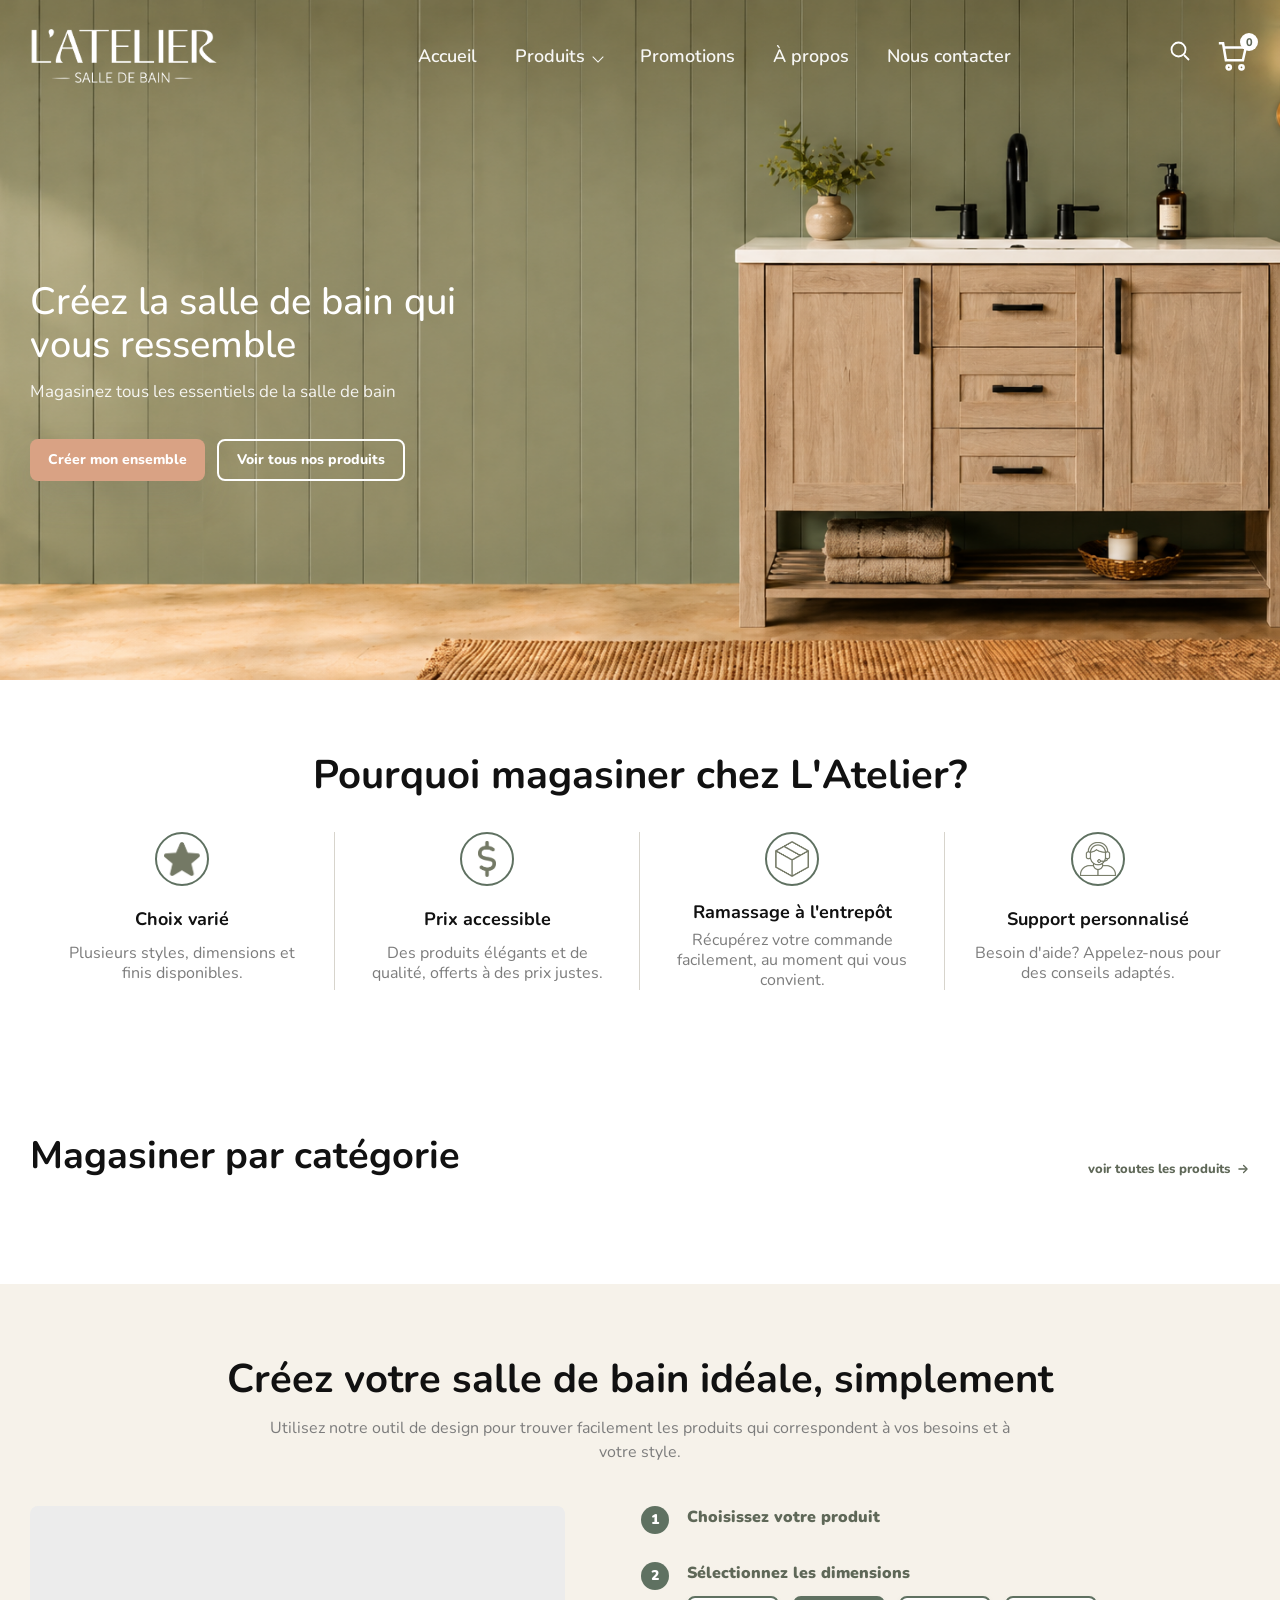
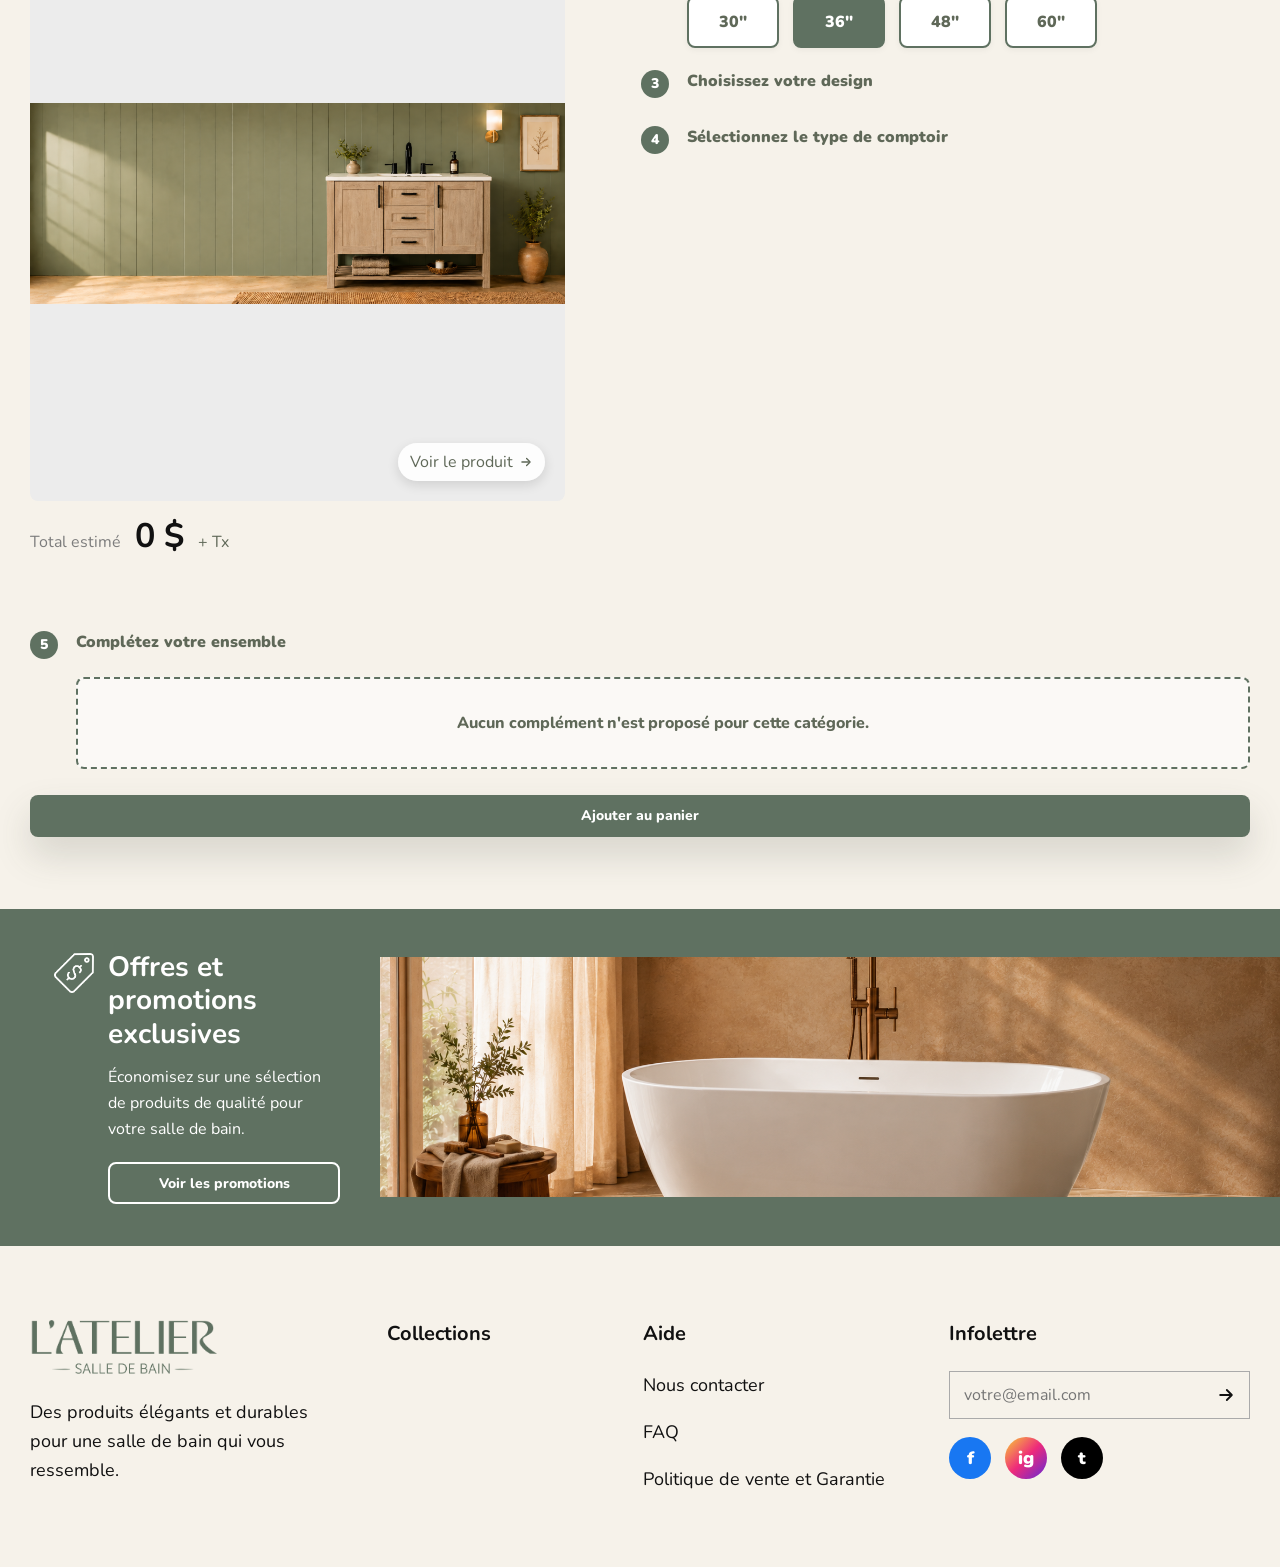
==== commit bf6dcc1e: "Add files via upload" ====
--- a/Website/index.html
+++ b/Website/index.html
@@ -319,7 +319,6 @@
           <a href="contact.html">Nous contacter</a>
           <a href="faq.html">FAQ</a>
           <a href="politique-vente-garantie.html">Politique de vente et Garantie</a>
-          <a href="shop.html">Guides d'installation</a>
         </nav>
       </div>
       <div>
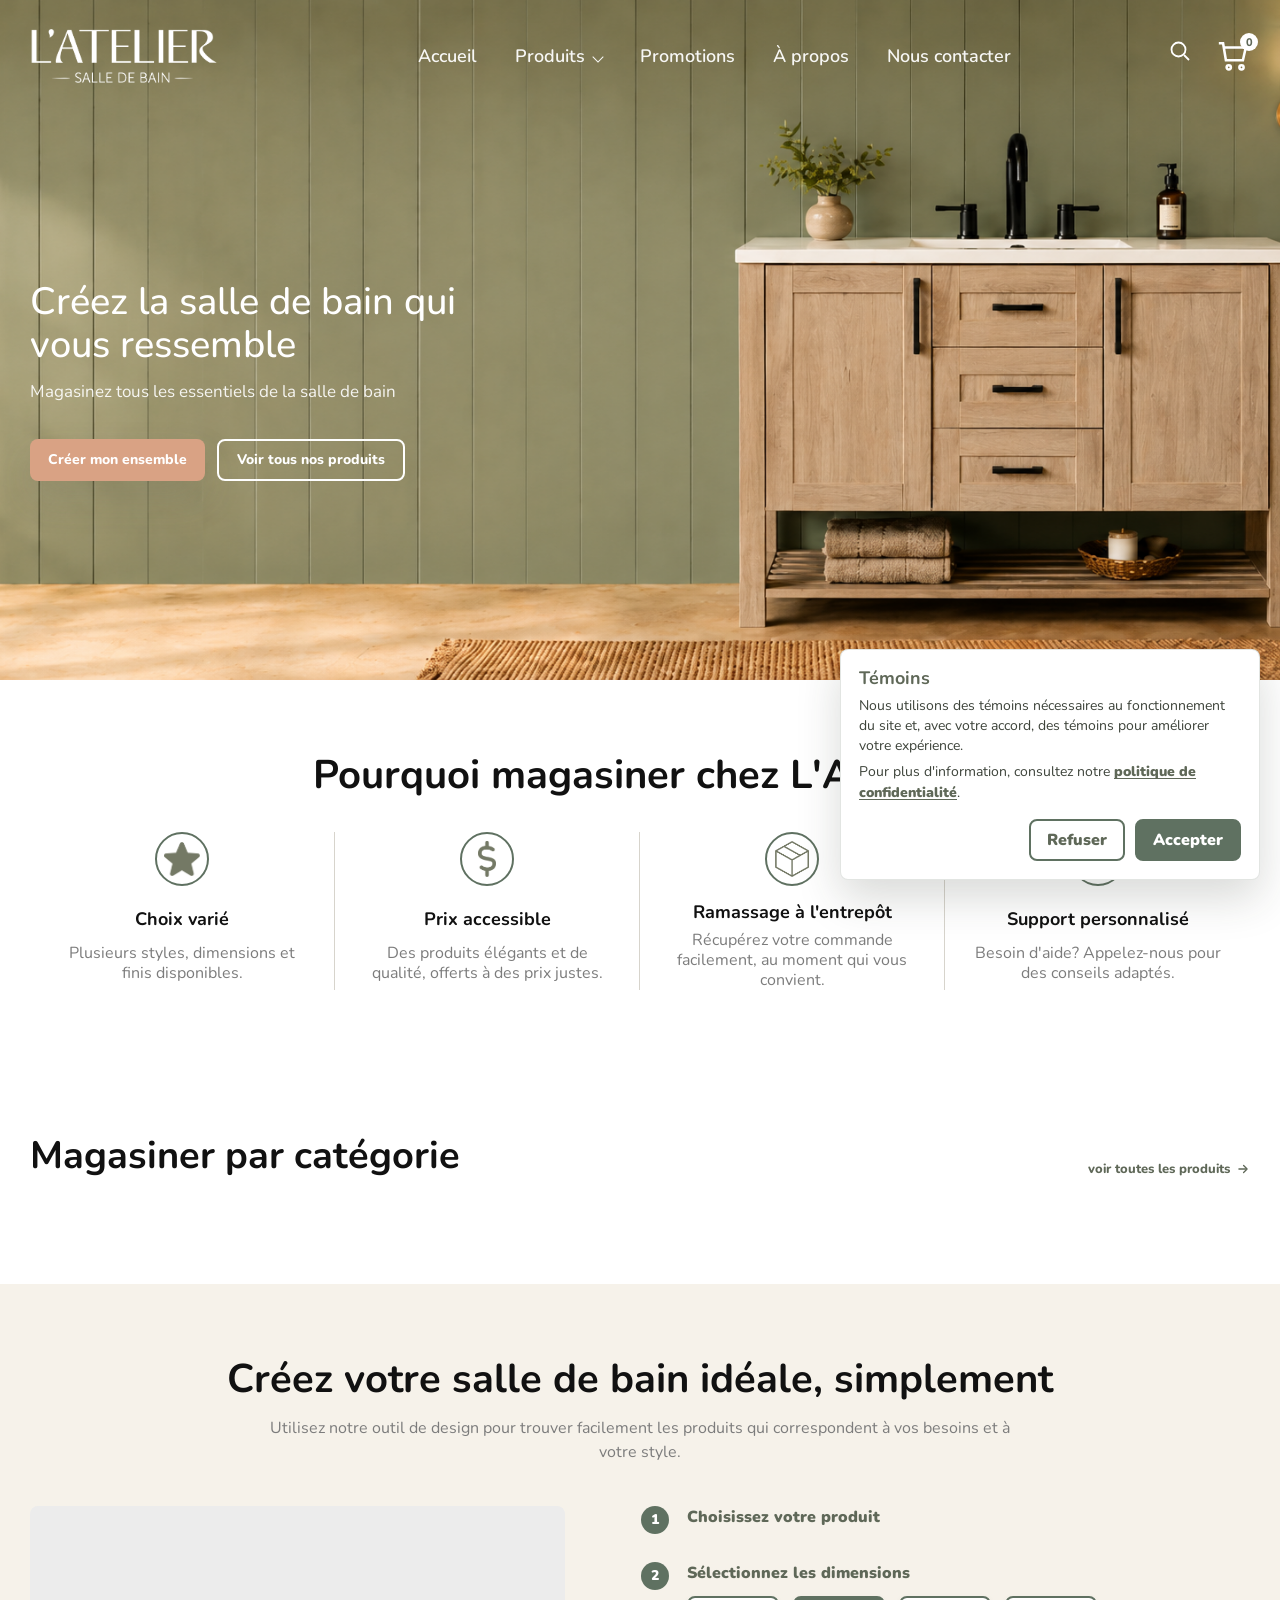
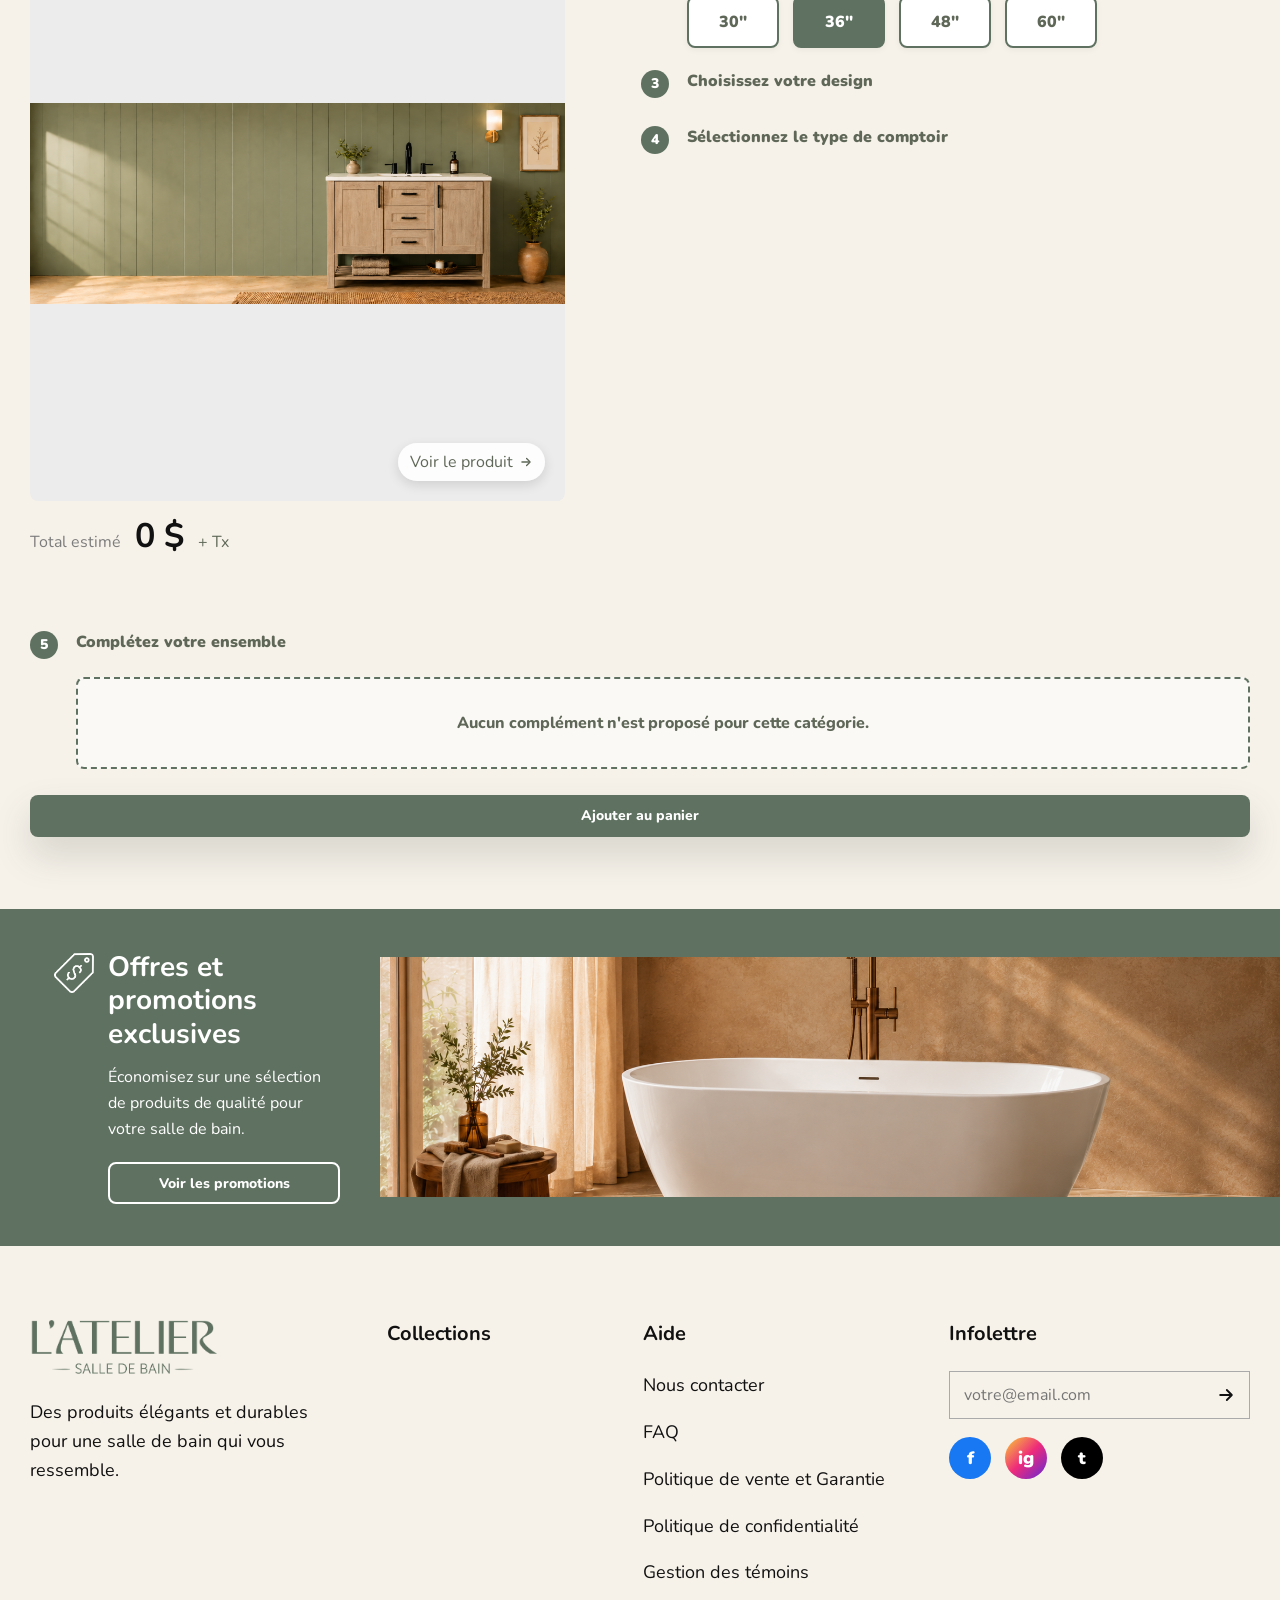
==== commit 43cc736e: "Add files via upload" ====
--- a/Website/index.html
+++ b/Website/index.html
@@ -10,7 +10,7 @@
   <link rel="preconnect" href="https://fonts.googleapis.com">
   <link rel="preconnect" href="https://fonts.gstatic.com" crossorigin>
   <link href="https://fonts.googleapis.com/css2?family=Nunito:wght@400;500;600;700;800;900&display=swap" rel="stylesheet">
-  <link rel="stylesheet" href="styles.css?v=20260708-01">
+  <link rel="stylesheet" href="styles.css?v=20260821-01">
 </head>
 <body>
   <header class="site-header site-header--home">
@@ -343,7 +343,7 @@
 
   <script src="js/shopify-config.js?v=20260605-15"></script>
   <script src="js/commerce.js?v=20260608-01"></script>
-  <script src="js/ui.js?v=20260708-01"></script>
+  <script src="js/ui.js?v=20260821-01"></script>
   <script src="js/home.js?v=20260617-03"></script>
 </body>
 </html>
--- a/Website/styles.css
+++ b/Website/styles.css
@@ -153,6 +153,30 @@
   border: 1px solid rgba(95, 113, 97, 0.16);
   border-radius: 8px;
   background: #fff;
+}
+
+.policy-action-card {
+  border-color: rgba(95, 113, 97, 0.28);
+}
+
+.policy-actions {
+  display: flex;
+  flex-wrap: wrap;
+  gap: 12px;
+}
+
+.policy-status {
+  margin: -6px 0 0;
+  padding: 12px 14px;
+  border-radius: 8px;
+  background: var(--sage-soft);
+  color: var(--sage-dark);
+  font-weight: 900;
+  line-height: 1.4;
+}
+
+.policy-status[hidden] {
+  display: none;
 }
 
 .policy-eyebrow {
@@ -2490,6 +2514,56 @@
   min-width: 0;
 }
 
+.shop-pagination {
+  grid-column: 2;
+  display: flex;
+  flex-wrap: wrap;
+  justify-content: center;
+  gap: 8px;
+  margin-top: 26px;
+}
+
+.shop-pagination[hidden] {
+  display: none;
+}
+
+.shop-pagination__button {
+  display: inline-grid;
+  place-items: center;
+  min-width: 40px;
+  height: 40px;
+  padding: 0 12px;
+  border: 1px solid var(--line);
+  border-radius: 8px;
+  background: #fff;
+  color: var(--ink);
+  font: inherit;
+  font-size: 15px;
+  font-weight: 800;
+  line-height: 1;
+  cursor: pointer;
+}
+
+.shop-pagination__button:hover,
+.shop-pagination__button:focus-visible,
+.shop-pagination__button.is-active {
+  border-color: var(--sage-dark);
+  background: var(--sage-dark);
+  color: #fff;
+}
+
+.shop-pagination__button:disabled {
+  cursor: not-allowed;
+  opacity: 0.4;
+}
+
+.shop-pagination__button:disabled:hover,
+.shop-pagination__button:disabled:focus-visible {
+  border-color: var(--line);
+  background: #fff;
+  color: var(--ink);
+}
+
 .product-card {
   align-self: start;
   justify-self: stretch;
@@ -3217,9 +3291,107 @@
   font-size: 18px;
 }
 
+.footer-link-button {
+  width: fit-content;
+  padding: 0;
+  border: 0;
+  background: transparent;
+  color: inherit;
+  font: inherit;
+  font-size: 18px;
+  line-height: 1.6;
+  cursor: pointer;
+  text-align: left;
+}
+
+.footer-link-button:hover,
+.footer-link-button:focus-visible {
+  text-decoration: underline;
+}
+
 .footer-links {
   display: grid;
   gap: 18px;
+}
+
+.cookie-banner {
+  position: fixed;
+  right: 20px;
+  bottom: 20px;
+  z-index: 180;
+  width: min(420px, calc(100vw - 32px));
+  display: grid;
+  gap: 16px;
+  padding: 18px;
+  border: 1px solid rgba(95, 113, 97, 0.18);
+  border-radius: 8px;
+  background: #fff;
+  color: var(--ink);
+  box-shadow: 0 18px 44px rgba(45, 49, 40, 0.18);
+}
+
+.cookie-banner[hidden] {
+  display: none;
+}
+
+.cookie-banner__copy {
+  display: grid;
+  gap: 6px;
+}
+
+.cookie-banner__copy strong {
+  color: var(--sage-dark);
+  font-size: 18px;
+  line-height: 1.2;
+}
+
+.cookie-banner__copy p {
+  margin: 0;
+  color: #3d433a;
+  font-size: 14px;
+  line-height: 1.45;
+}
+
+.cookie-banner__more a {
+  color: var(--sage-dark);
+  font-weight: 900;
+  text-decoration: underline;
+  text-underline-offset: 2px;
+}
+
+.cookie-banner__more a:hover,
+.cookie-banner__more a:focus-visible {
+  color: var(--sage);
+}
+
+.cookie-banner__actions {
+  display: flex;
+  justify-content: flex-end;
+  gap: 10px;
+  flex-wrap: wrap;
+}
+
+.cookie-banner__button {
+  min-height: 42px;
+  padding: 0 16px;
+  border: 2px solid var(--sage);
+  border-radius: 8px;
+  background: var(--sage);
+  color: #fff;
+  font: inherit;
+  font-weight: 900;
+  cursor: pointer;
+}
+
+.cookie-banner__button--ghost {
+  background: #fff;
+  color: var(--sage-dark);
+}
+
+.cookie-banner__button:hover,
+.cookie-banner__button:focus-visible {
+  transform: translateY(-1px);
+  box-shadow: 0 8px 18px rgba(45, 54, 43, 0.12);
 }
 
 .newsletter-form {
@@ -3692,6 +3864,10 @@
   .product-grid,
   .recommendation-grid {
     grid-template-columns: repeat(2, minmax(0, 1fr));
+  }
+
+  .shop-pagination {
+    grid-column: 1;
   }
 
   .recommendation-grid--compact {
